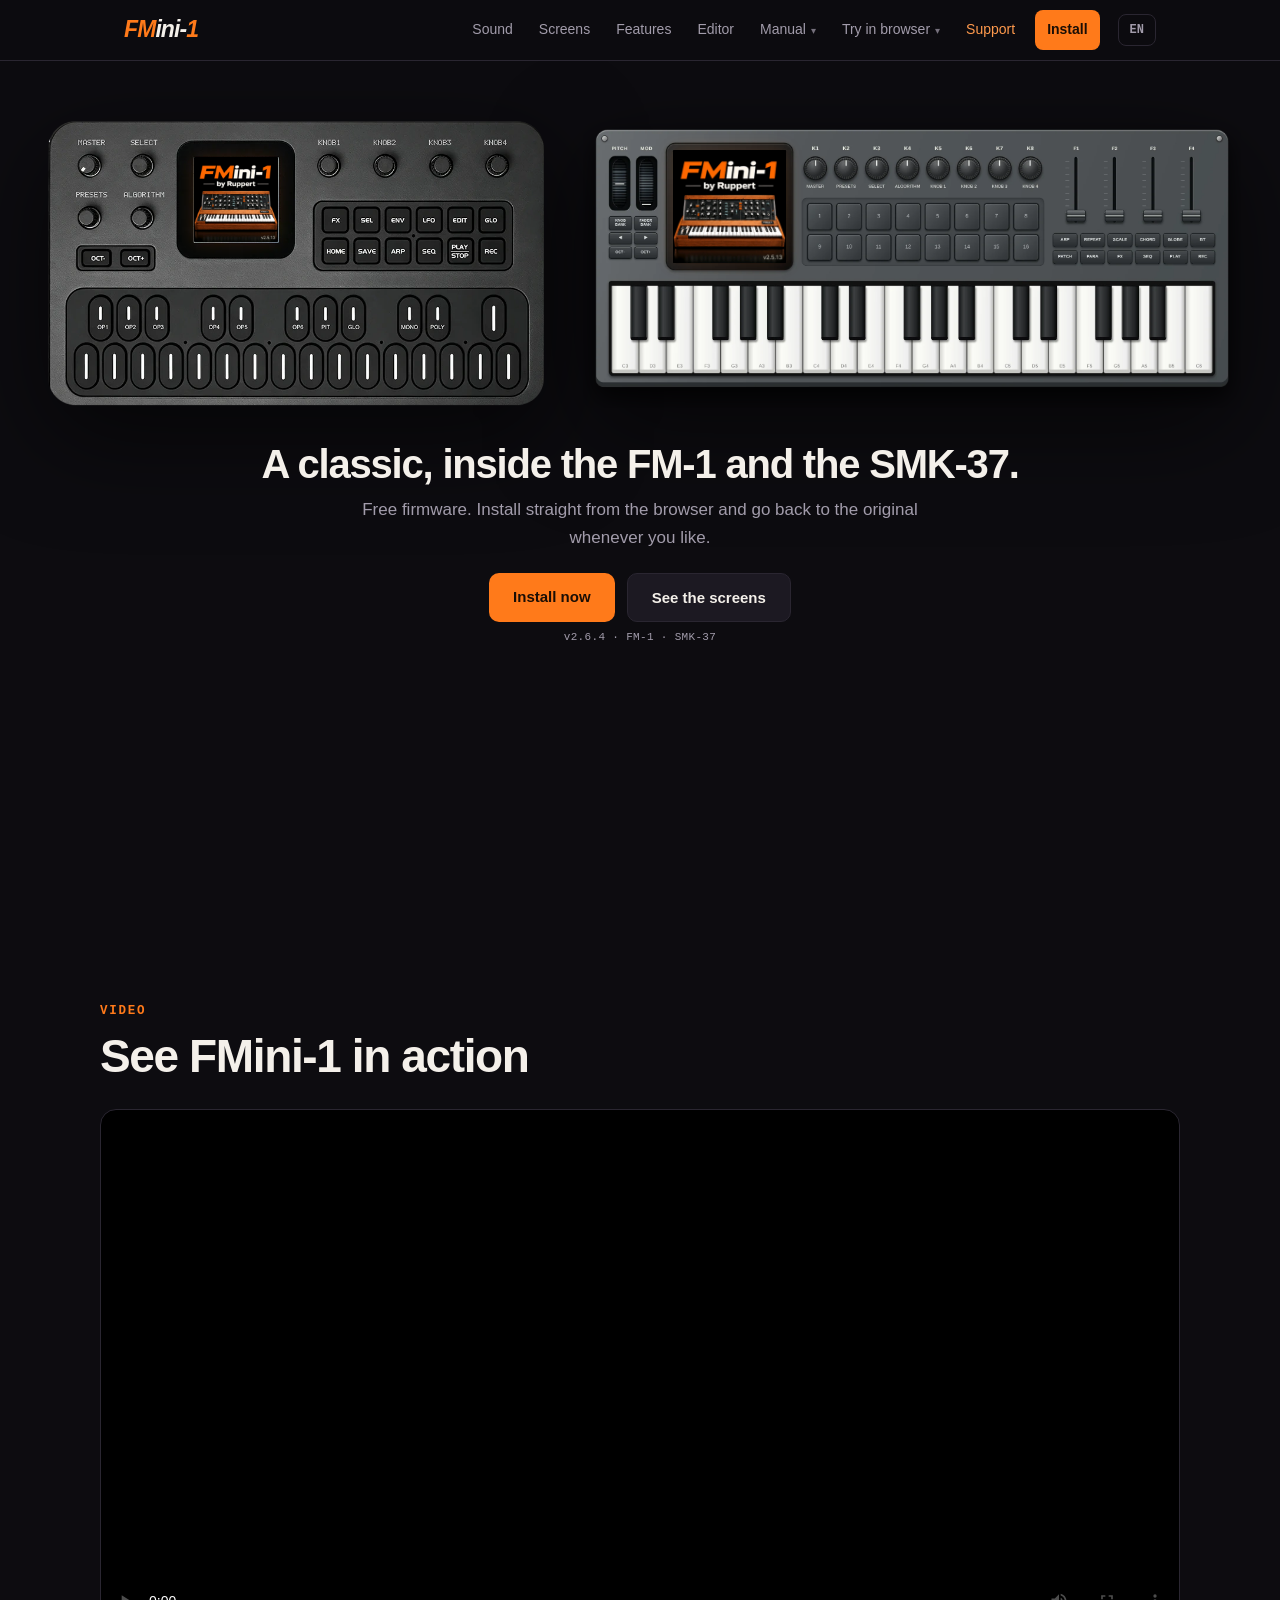
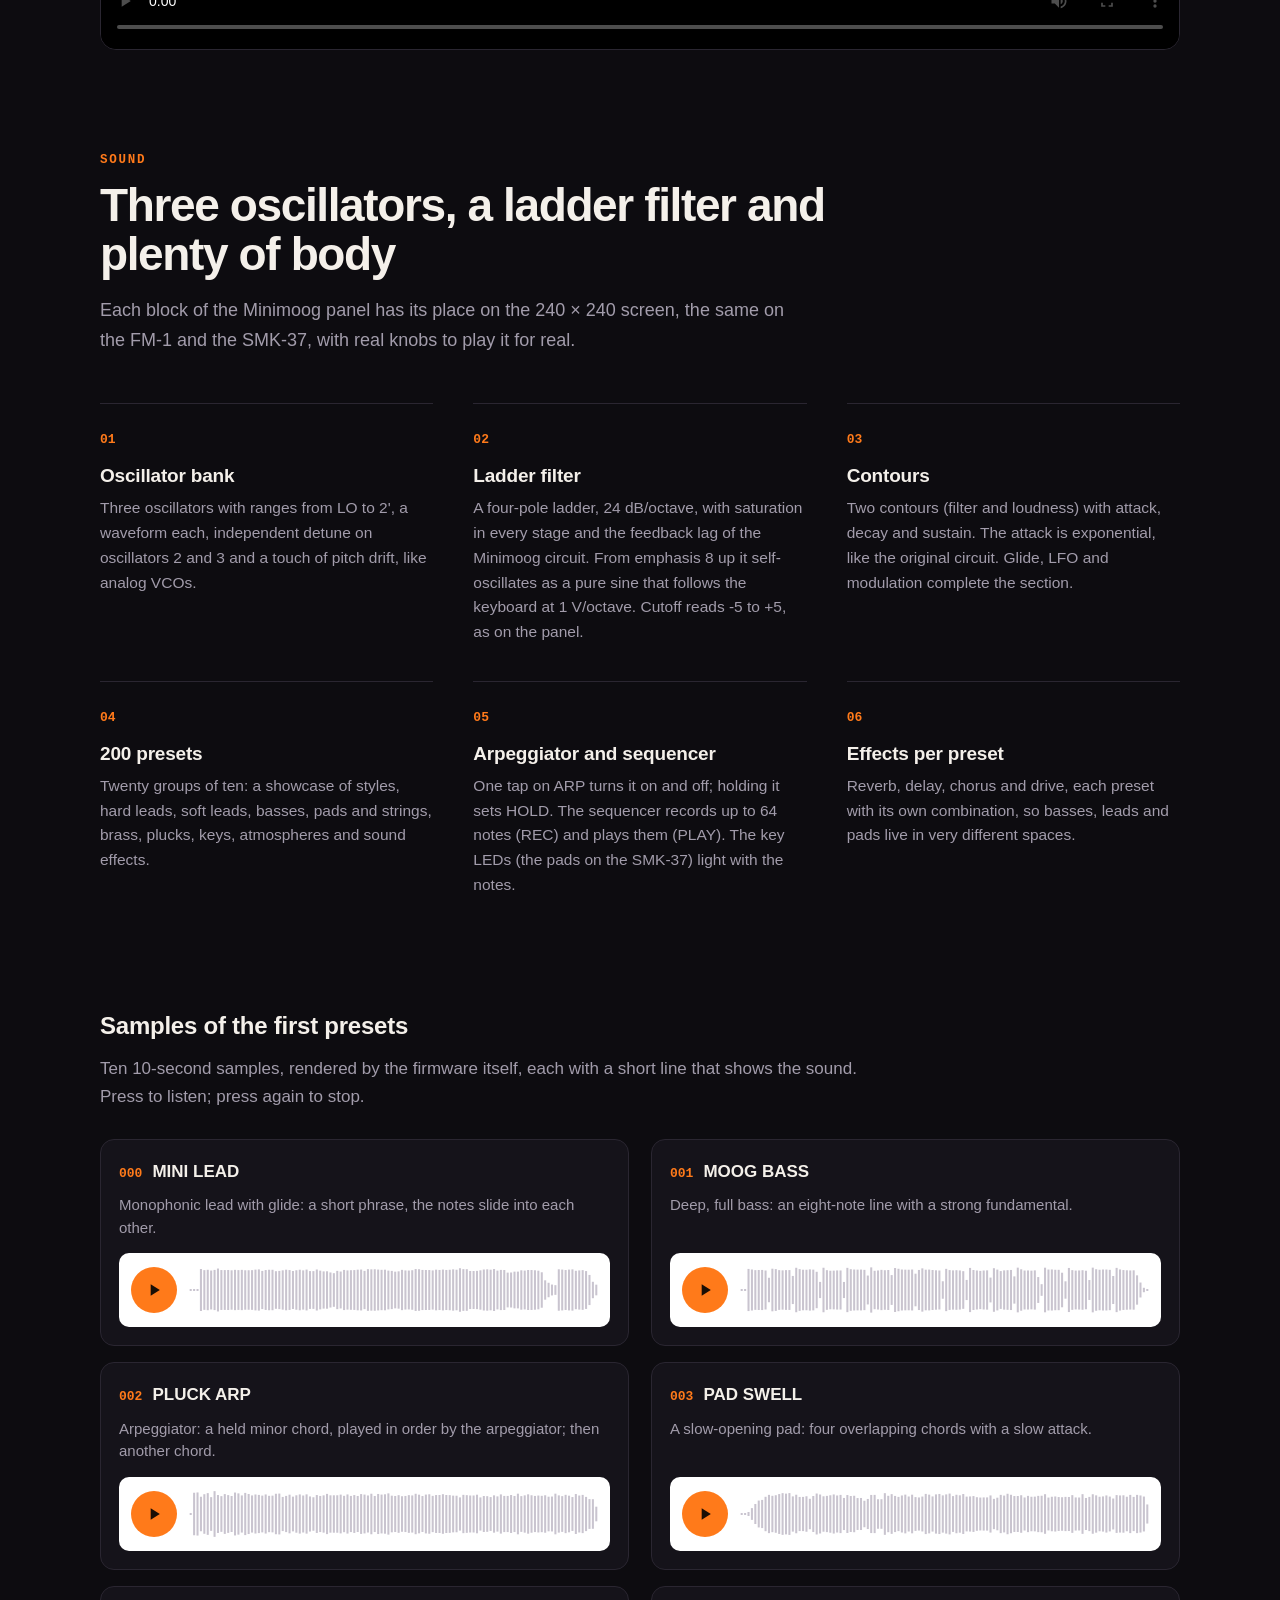
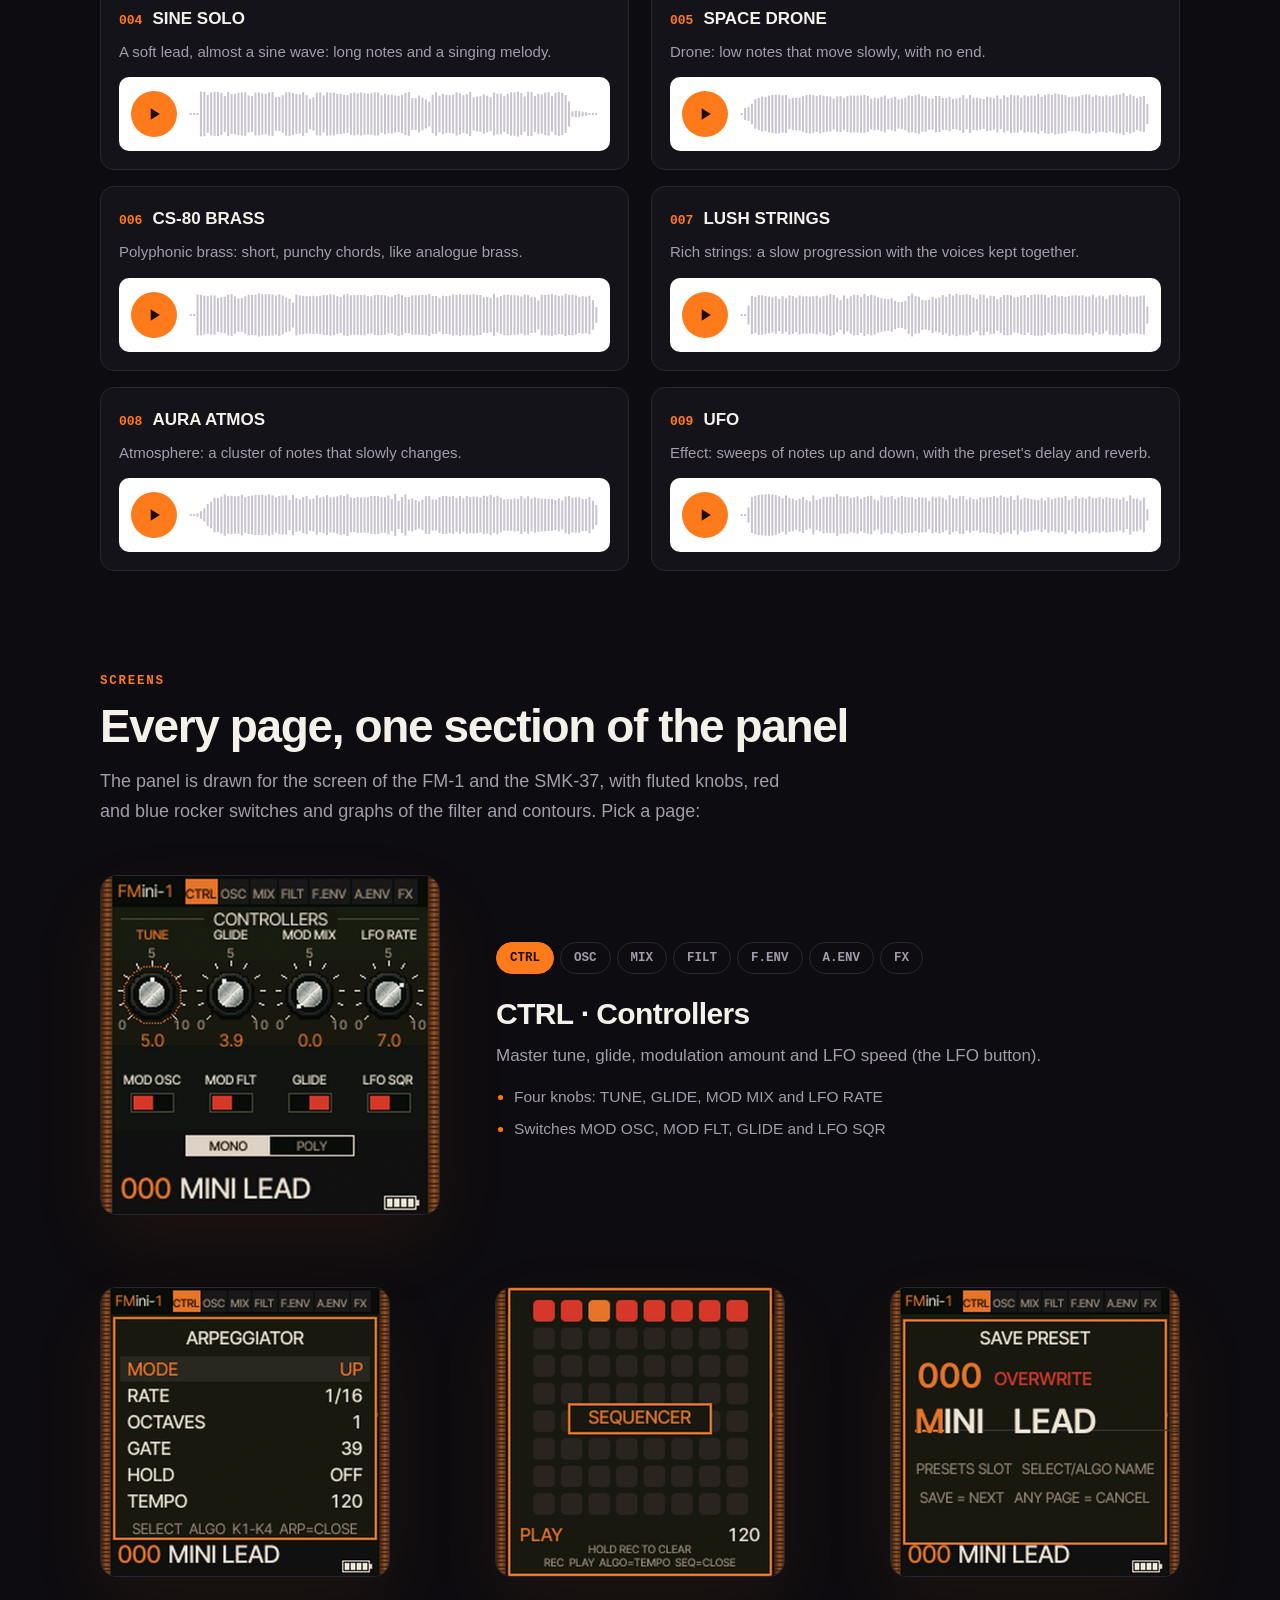
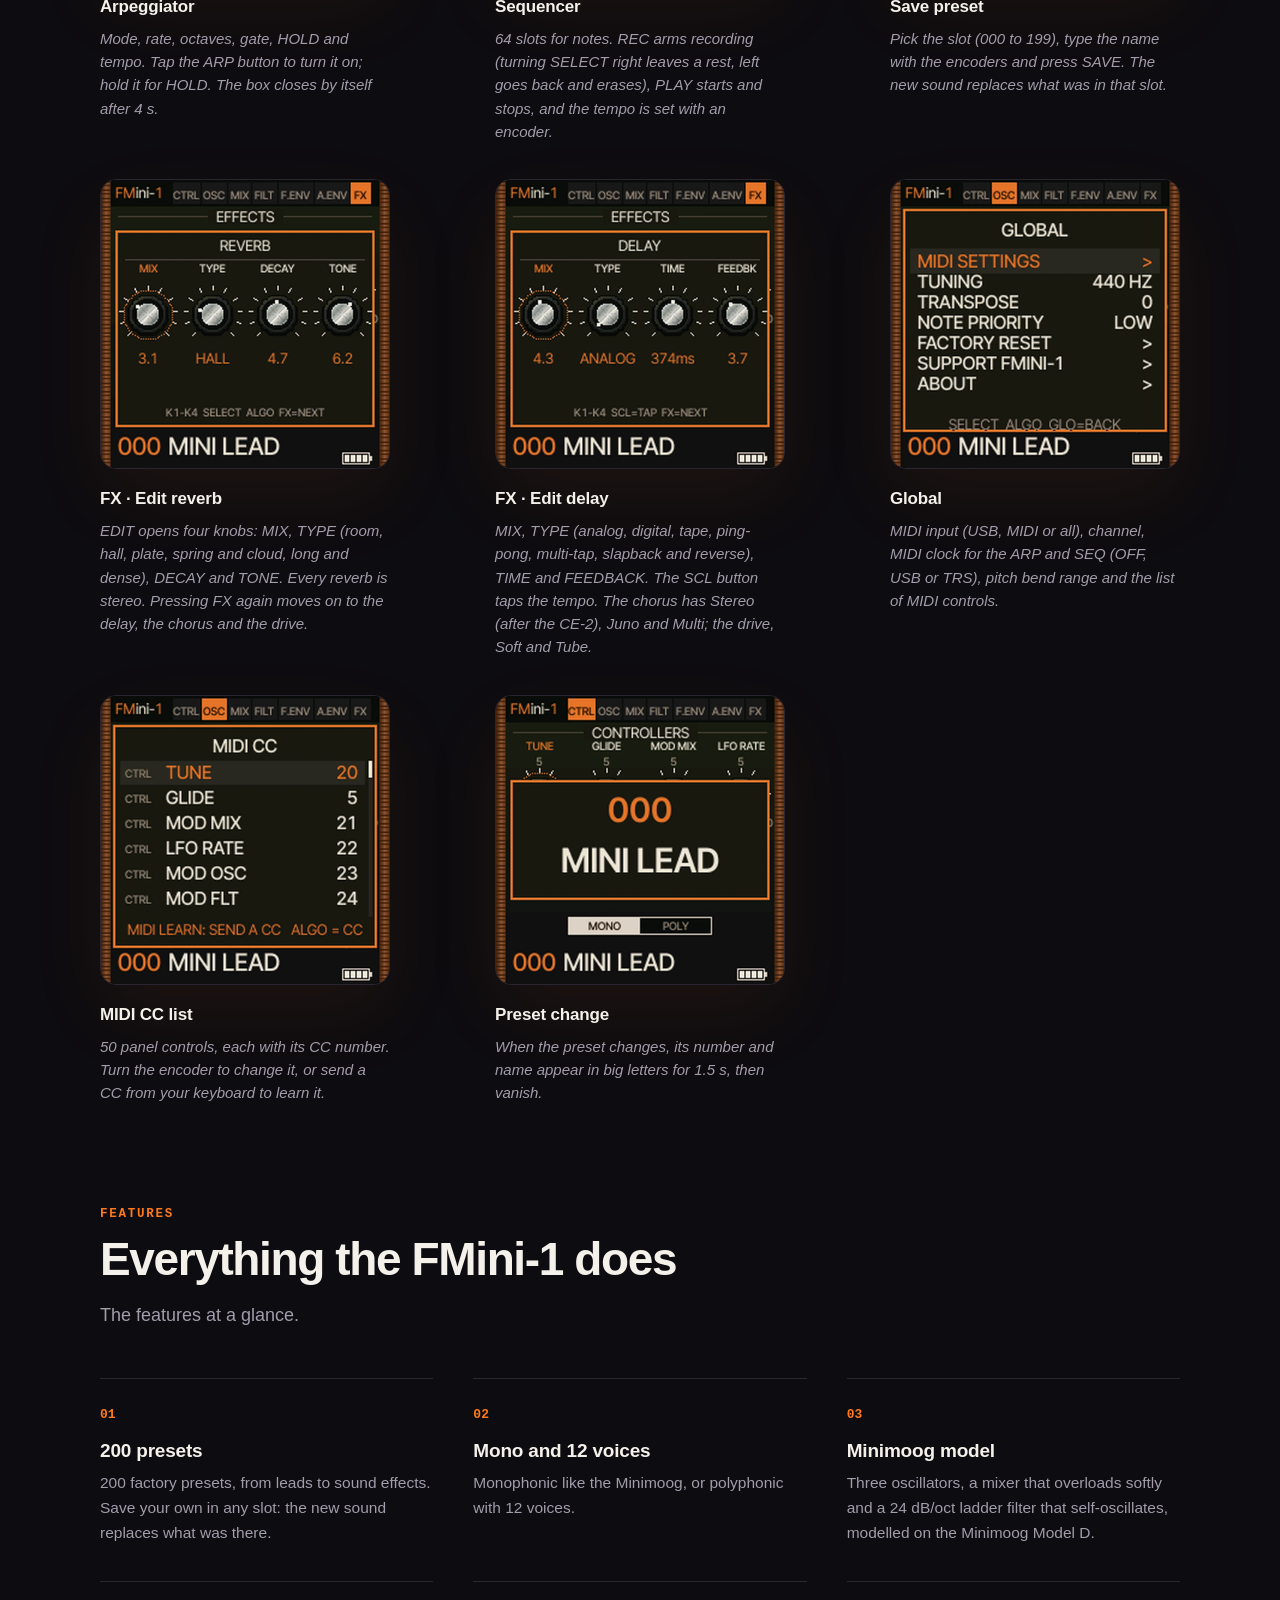
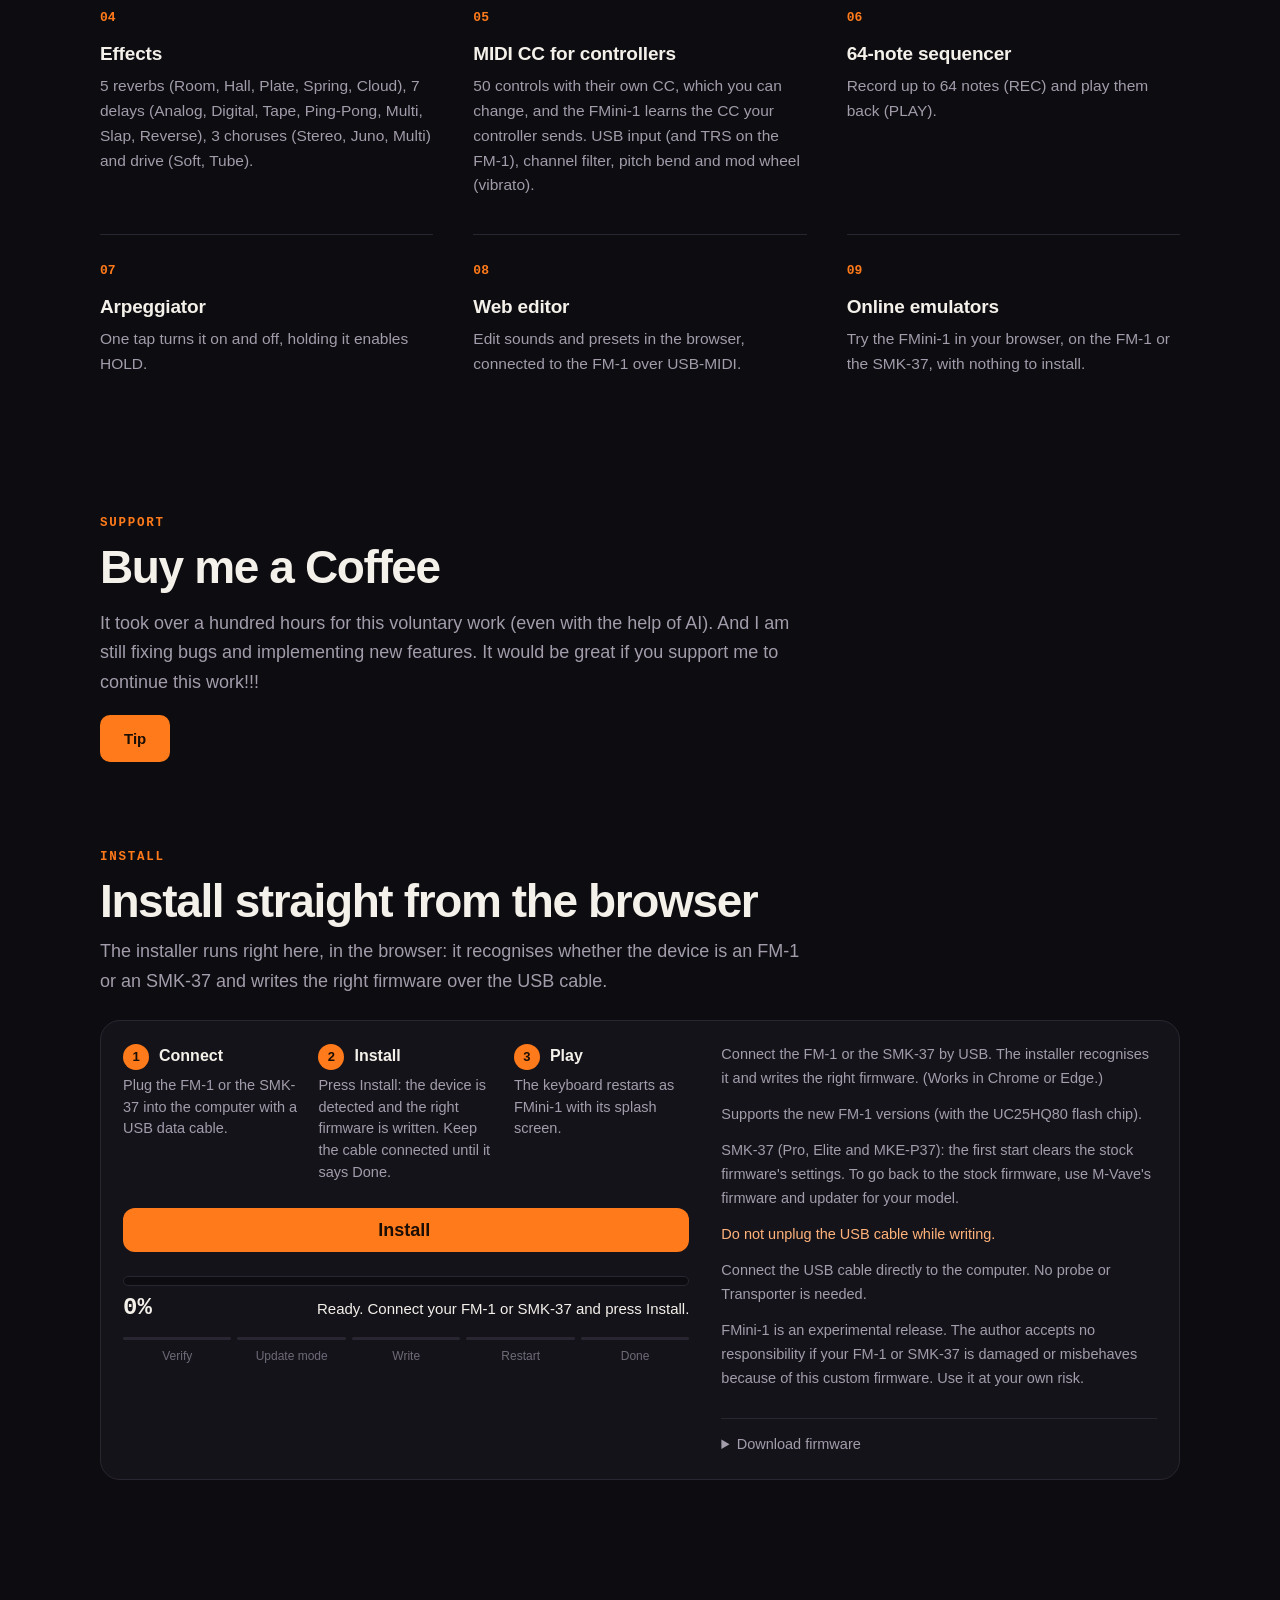
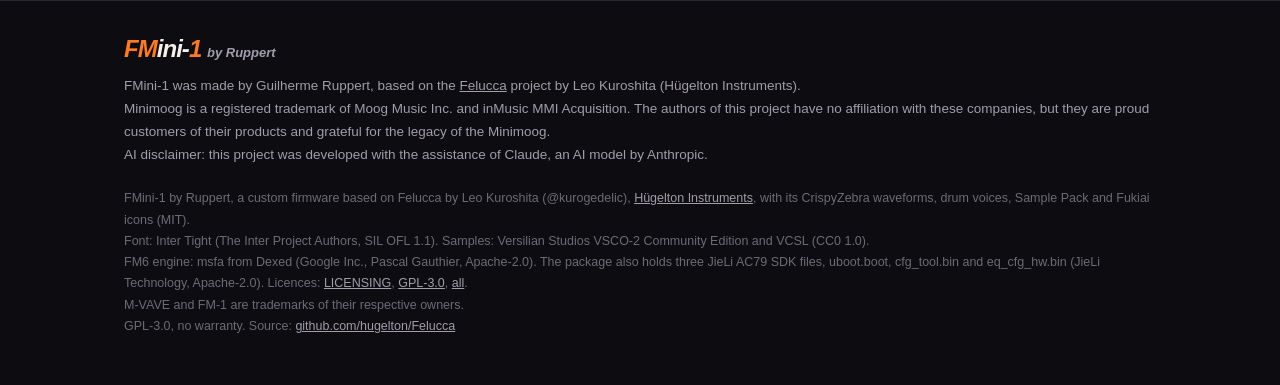
==== docs/index.html @ 986b4d2b "FMini-1 2.6.4: patch 000 MINI LEAD, OSC 2 detune +0.08 (was +0.11) - tools/fmini_bank.py: coarse byt" ====
<!doctype html>
<!-- SPDX-License-Identifier: GPL-3.0-only
     FMini-1 site + installer. The installer logic is the Felucca installer's (Copyright (C) 2026 Leo Kuroshita (@kurogedelic), Hügelton Instruments) -->
<html lang="pt">
<head>
<meta charset="utf-8">
<meta name="viewport" content="width=device-width, initial-scale=1">
<meta name="color-scheme" content="dark">
<meta name="description" content="FMini-1: a Minimoog emulation firmware for the M-Vave FM-1 and SMK-37, mono and polyphonic. Analog Circuit Modelling, 3 oscillators, ladder filter, 200 presets, arpeggiator, sequencer, MIDI.">
<title>FMini-1 — a Minimoog emulation for the M-Vave FM-1 and SMK-37</title>
<style>
  :root {
    --bg: #0d0c10; --surface: #15131a; --surface2: #1c1922; --line: #2a2631; --fg: #f4f0ea; --dim: #a29cab; --mute: #6f6a78;
    --or: #ff7a1a; --or2: #ff9a4d; --ok: #7bd88f; --bad: #ff7a6a;
    --sans: "Inter", "Helvetica Neue", Helvetica, Arial, sans-serif;
    --mono: ui-monospace, "SF Mono", Menlo, Consolas, monospace;
  }
  * { box-sizing: border-box; }
  html { background: var(--bg); scroll-behavior: smooth; scroll-padding-top: 72px; }
  body { margin: 0; color: var(--fg); font: 17px/1.65 var(--sans); background: var(--bg); -webkit-font-smoothing: antialiased; }
  a { color: var(--or2); }
  img { max-width: 100%; }
  .wrap { max-width: 1080px; margin: 0 auto; padding: 0 24px; }

  .announce { background: var(--or); color: #1a0e05; text-align: center; font-size: 13.5px; font-weight: 600; padding: 9px 16px; }
  .announce .ver { display: inline-block; font: 700 12px/1 var(--mono); background: #1a0e05; color: var(--or2); border-radius: 4px; padding: 3px 6px; margin-left: 6px; }

  header.nav { position: sticky; top: 0; z-index: 20; background: rgba(13,12,16,.86); backdrop-filter: blur(12px); -webkit-backdrop-filter: blur(12px); border-bottom: 1px solid var(--line); }
  header.nav .wrap { display: flex; align-items: center; gap: 18px; height: 60px; }
  .brand { font-weight: 900; font-style: italic; letter-spacing: -.04em; font-size: 23px; color: var(--fg); text-decoration: none; }
  .brand i { color: var(--or); }
  header.nav nav { display: flex; gap: 2px; margin-left: auto; }
  header.nav nav a { color: var(--dim); text-decoration: none; font-size: 14px; font-weight: 500; padding: 8px 12px; border-radius: 8px; }
  header.nav nav a:hover { color: var(--fg); background: var(--surface2); }
  header.nav nav a.keep { color: #1a0e05; background: var(--or); font-weight: 700; margin-left: 6px; }
  header.nav nav a.keep:hover { background: var(--or2); }
  .lang { font: 600 12px/1 var(--mono); color: var(--dim); background: transparent; border: 1px solid var(--line); border-radius: 8px; padding: 9px 11px; cursor: pointer; }
  .lang:hover { color: var(--fg); border-color: var(--mute); }
  header.nav nav a.try .ts, header.nav nav .try .ts { display: none; }
  .trywrap { position: relative; }
  header.nav nav button.try { font: 500 14px/1.65 var(--sans); color: var(--dim); background: transparent; border: 0; padding: 8px 12px; border-radius: 8px; cursor: pointer; }
  header.nav nav button.try:hover, header.nav nav button.try[aria-expanded=true] { color: var(--fg); background: var(--surface2); }
  header.nav nav button.try .car { font-size: 10px; margin-left: 5px; opacity: .7; }
  .trymenu { position: absolute; right: 0; top: calc(100% + 6px); min-width: 210px; padding: 6px; background: var(--surface); border: 1px solid var(--line); border-radius: 12px; box-shadow: 0 16px 40px rgba(0,0,0,.55); z-index: 40; }
  header.nav nav .trymenu a { display: flex; align-items: baseline; gap: 10px; color: var(--fg); padding: 10px 12px; border-radius: 8px; font-weight: 600; }
  header.nav nav .trymenu a small { color: var(--mute); font: 500 11.5px/1 var(--mono); }
  header.nav nav .trymenu a:hover { background: var(--surface2); }
  header.nav nav .trymenu a { white-space: nowrap; }
  header.nav nav #manmenu { min-width: 130px; }
  header.nav nav a.donate { color: var(--or2); }
  /* a phone: the section links go, the emulator's ("Try in browser") and Install stay; on a narrow one the short label */
  @media (max-width: 720px) {
    header.nav nav > a:not(.keep):not(.try) { display: none; }
    header.nav .wrap { gap: 10px; }
    header.nav nav a { padding: 8px 9px; font-size: 13px; }
    header.nav nav a.keep { margin-left: 2px; }
    header.nav nav a.try, header.nav nav button.try { color: var(--fg); border: 1px solid var(--line); padding: 8px 9px; font-size: 13px; }
  }
  @media (max-width: 430px) { header.nav nav .try .tl { display: none; } header.nav nav .try .ts { display: inline; } }
  .tipbg { position: fixed; inset: 0; background: rgba(0,0,0,.6); display: flex; align-items: center; justify-content: center; z-index: 50; padding: 16px; }
  .tipbg[hidden] { display: none; }
  .tipbox { background: var(--surface2, #1b1917); border: 1px solid var(--line); border-radius: 14px; padding: 22px; max-width: 380px; color: var(--fg); }
  .tipbox h3 { margin: 0 0 8px; font-size: 18px; }
  .tipbox p { margin: 0 0 16px; color: var(--dim); line-height: 1.45; }
  .tipgo { display: inline-block; background: var(--or); color: #1a0e05; font-weight: 700; text-decoration: none; padding: 10px 16px; border-radius: 10px; margin-right: 8px; }
  .tipx { background: none; border: 1px solid var(--line); color: var(--dim); padding: 10px 14px; border-radius: 10px; cursor: pointer; font: inherit; }

  /* hero */
  .hero { padding: 72px 0 0; }
  .logo { margin: 0; font-weight: 900; font-style: italic; letter-spacing: -.05em; line-height: .92;
          font-size: clamp(64px, 13vw, 132px); font-family: "Montserrat", "Inter", "Helvetica Neue", Arial, sans-serif; }
  .logo .f { color: var(--or); }
  .by { margin: 14px 0 0; font-size: clamp(18px, 3vw, 24px); font-weight: 600; color: var(--dim); }
  .tag { margin: 28px 0 0; max-width: 700px; font-size: clamp(22px, 3.4vw, 32px); line-height: 1.25; font-weight: 600; letter-spacing: -.015em; }
  .sub { margin: 16px 0 0; max-width: 640px; color: var(--dim); }
  .cta { display: flex; flex-wrap: wrap; gap: 12px; margin: 32px 0 0; }
  .btn { display: inline-block; text-decoration: none; font: 700 15px/1 var(--sans); border-radius: 10px; padding: 16px 24px; cursor: pointer; border: 0; }
  .btn.pri { color: #1a0e05; background: var(--or); }
  .btn.pri:hover { background: var(--or2); }
  .btn.sec2 { color: var(--fg); background: var(--surface2); border: 1px solid var(--line); }
  .btn.sec2:hover { border-color: var(--mute); }
  .tags { display: flex; flex-wrap: wrap; gap: 8px; margin: 22px 0 0; padding: 0; list-style: none; }
  .tags li { font: 500 12.5px/1 var(--mono); color: var(--dim); border: 1px solid var(--line); border-radius: 999px; padding: 7px 12px; }
  .photo { margin: 52px 0 0; border-radius: 20px; overflow: hidden; background: #000; border: 1px solid var(--line); }
  .photo img { display: block; width: 100%; height: auto; }


  /* hero: the Minimoog beside the title, then it shrinks into the FM-1's screen as the page scrolls */
  .hero2 { position: relative; height: calc(100svh - 60px); }
  .stage { position: relative; height: 100%; overflow: hidden; }
  .copy1 { position: absolute; z-index: 3; left: max(24px, calc((100% - 1032px) / 2)); top: 50%; transform: translateY(-50%); width: min(500px, 46%); will-change: opacity, transform; }
  .kick { margin: 0 0 18px; font: 500 13px/1.4 var(--mono); color: var(--dim); }
  .kick .ver { display: inline-block; margin-left: 8px; font: 700 11.5px/1 var(--mono); background: var(--or); color: #1a0e05; border-radius: 4px; padding: 4px 6px; }
  .copy1 .logo { font-size: clamp(56px, 8.4vw, 118px); }
  .copy1 .tag { font-size: clamp(20px, 2.4vw, 28px); margin-top: 22px; }
  .copy1 .sub { font-size: 16px; }
  .copy1 .cta { margin-top: 26px; }
  .cta-ver { margin: 10px 0 0; font: 500 11px/1 var(--mono); color: var(--mute); letter-spacing: .03em; }
  .copy2 .cta-ver { text-align: center; }
  .mm { position: absolute; z-index: 2; left: 0; top: 0; width: 100px; height: auto; max-width: none; -webkit-mask-image: linear-gradient(90deg, transparent, #000 7%, #000 93%, transparent), linear-gradient(180deg, transparent, #000 10%, #000 88%, transparent); -webkit-mask-composite: source-in; mask-image: linear-gradient(90deg, transparent, #000 7%, #000 93%, transparent), linear-gradient(180deg, transparent, #000 10%, #000 88%, transparent); mask-composite: intersect; will-change: left, top, width, opacity; pointer-events: none; }
  .fm { position: absolute; z-index: 1; margin: 0; left: 0; top: 0; opacity: 0; will-change: transform, opacity; }
  .fm .body { display: block; width: 100%; height: auto; filter: drop-shadow(0 30px 50px rgba(0,0,0,.6)); }
  .fm .lcd { position: absolute; left: 30.73%; top: 15.23%; width: 16.76%; height: 28.3%; background: #000; overflow: hidden; border-radius: 1.5%; opacity: 0;
             box-shadow: 0 0 18px rgba(255,122,26,.18); cursor: pointer; }
  .fm .lcd .scr { position: absolute; inset: 0; }
  .fm.smk .lcd { left: 13.702%; top: 11.423%; width: 17.107%; height: 38.713%; border-radius: 1.2%; }
  .fm .lcd img { position: absolute; inset: 0; width: 100%; height: 100%; display: block; transition: opacity .6s ease; }
  .copy2 { position: absolute; z-index: 3; left: 0; right: 0; text-align: center; opacity: 0; pointer-events: none; padding: 0 24px; }
  .copy2 h2 { margin: 0 auto; font-size: clamp(26px, 4vw, 40px); }
  .copy2 p { margin: 10px auto 0; color: var(--dim); max-width: 560px; }
  .copy2 .cta { justify-content: center; margin-top: 20px; }
  .hint { position: absolute; z-index: 3; pointer-events: none; left: 0; right: 0; bottom: 14px; text-align: center; font: 500 12px/1 var(--mono); letter-spacing: .14em; text-transform: uppercase; color: var(--mute); }
  .hint i { display: block; width: 1px; height: 26px; margin: 8px auto 0; background: linear-gradient(var(--mute), transparent); animation: hint 1.6s ease-in-out infinite; }
  @keyframes hint { 50% { transform: translateY(6px); opacity: .4; } }
  @media (max-width: 820px) {
    .copy1 { top: 18px; transform: none; width: auto; right: 24px; left: 24px; }
    .copy1 .sub, .copy1 .tags, .copy1 .by { display: none; }
    .copy1 .kick { margin-bottom: 10px; }
    .copy1 .logo { font-size: clamp(48px, 15vw, 80px); }
    .copy1 .tag { margin-top: 12px; font-size: 19px; }
    .copy1 .cta { margin-top: 18px; }
  }
  body.rm .hint { display: none; }

  /* sections */
  section.s { padding: 104px 0 0; }
  video.adv { display: block; width: 100%; margin-top: 28px; border-radius: 16px; border: 1px solid var(--line); background: #000; }
  .eyebrow { font: 600 12.5px/1 var(--mono); letter-spacing: .14em; text-transform: uppercase; color: var(--or); margin: 0 0 14px; }
  h2 { margin: 0; font-size: clamp(30px, 5vw, 46px); line-height: 1.08; letter-spacing: -.03em; font-weight: 800; max-width: 760px; }
  .lead { margin: 16px 0 0; color: var(--dim); max-width: 700px; font-size: 18px; }

  .grid { display: grid; grid-template-columns: repeat(3, 1fr); gap: 0 40px; margin-top: 48px; }
  @media (max-width: 900px) { .grid { grid-template-columns: repeat(2, 1fr); } }
  @media (max-width: 600px) { .grid { grid-template-columns: 1fr; } }
  .feat { border-top: 1px solid var(--line); padding: 20px 0 36px; }
  .feat .n { font: 600 13px/1 var(--mono); color: var(--or); }
  .feat h3 { margin: 12px 0 8px; font-size: 19px; line-height: 1.25; font-weight: 700; letter-spacing: -.01em; }
  .feat p { margin: 0; color: var(--dim); font-size: 15.5px; line-height: 1.6; }
  /* the sound samples: a white player per sample, a play button that turns into stop */
  .samples { margin-top: 72px; }
  .smp-h { margin: 0; font-size: 24px; letter-spacing: -.01em; font-weight: 800; }
  .smp-l { margin: 10px 0 0; color: var(--dim); max-width: 760px; }
  .smp-grid { display: grid; grid-template-columns: repeat(2, minmax(0, 1fr)); gap: 16px 22px; margin-top: 28px; }
  @media (max-width: 700px) { .smp-grid { grid-template-columns: 1fr; } }
  .smp { background: var(--surface); border: 1px solid var(--line); border-radius: 14px; padding: 18px; min-width: 0; display: flex; flex-direction: column; }
  .smp-id { display: flex; align-items: baseline; gap: 10px; }
  .smp-id span { font: 600 13px/1 var(--mono); color: var(--or); }
  .smp-id b { font-size: 17px; font-weight: 700; }
  .smp-d { margin: 8px 0 14px; color: var(--dim); font-size: 15px; line-height: 1.5; }
  .player { display: flex; align-items: center; gap: 12px; background: #fff; border-radius: 10px; padding: 9px 12px; margin-top: auto; }
  .pbtn { flex: 0 0 46px; width: 46px; height: 46px; border-radius: 50%; border: 0; background: var(--or); color: #1a0e05; display: grid; place-items: center; cursor: pointer; padding: 0; }
  .pbtn:hover { background: var(--or2); }
  .pbtn svg { width: 20px; height: 20px; fill: currentColor; grid-area: 1 / 1; }
  .pbtn .i-stop { display: none; }
  .pbtn[aria-pressed="true"] .i-play { display: none; }
  .pbtn[aria-pressed="true"] .i-stop { display: block; }
  .sr { position: absolute; width: 1px; height: 1px; overflow: hidden; clip: rect(0 0 0 0); white-space: nowrap; }
  .wave { flex: 1 1 auto; min-width: 0; width: 100%; height: 56px; display: block; }

  /* screens */
  .viewer { display: grid; grid-template-columns: minmax(240px, 340px) 1fr; gap: 56px; align-items: center; margin-top: 48px; }
  @media (max-width: 820px) { .viewer { grid-template-columns: 1fr; gap: 28px; } }
  .glass { background: #000; border-radius: 16px; overflow: hidden; border: 1px solid var(--line); aspect-ratio: 1; box-shadow: 0 30px 80px rgba(255,122,26,.07); }
  .glass img { display: block; width: 100%; height: 100%; object-fit: contain; }
  .tabs { display: flex; flex-wrap: wrap; gap: 6px; margin: 0 0 22px; }
  .tabs button { font: 600 12.5px/1 var(--mono); color: var(--dim); background: transparent; border: 1px solid var(--line); border-radius: 999px; padding: 9px 13px; cursor: pointer; }
  .tabs button:hover { color: var(--fg); border-color: var(--mute); }
  .tabs button[aria-selected=true] { color: #1a0e05; background: var(--or); border-color: var(--or); }
  .viewer h3 { margin: 0 0 10px; font-size: clamp(22px, 3.4vw, 30px); line-height: 1.2; letter-spacing: -.02em; font-weight: 700; }
  .viewer p { margin: 0 0 14px; color: var(--dim); }
  .viewer ul { margin: 0; padding-left: 18px; color: var(--dim); font-size: 15.5px; }
  .viewer li { margin: 6px 0; }
  .viewer li::marker { color: var(--or); }

  .pops { display: grid; grid-template-columns: repeat(3, minmax(0, 290px)); justify-content: space-between; gap: 36px 28px; margin-top: 72px; }
  @media (max-width: 900px) { .pops { grid-template-columns: repeat(2, minmax(0, 290px)); } }
  @media (max-width: 560px) { .pops { grid-template-columns: minmax(0, 320px); justify-content: center; } }
  .pop figure { margin: 0; }
  .pop h4 { margin: 16px 0 6px; font-size: 17px; font-weight: 700; letter-spacing: -.01em; }
  .pop p { margin: 0; color: var(--dim); font-size: 15px; line-height: 1.55; font-style: italic; }

  /* presets */
  .presets { display: grid; grid-template-columns: repeat(5, 1fr); gap: 10px; margin: 44px 0 20px; padding: 0; list-style: none; }
  @media (max-width: 900px) { .presets { grid-template-columns: repeat(3, 1fr); } }
  @media (max-width: 560px) { .presets { grid-template-columns: repeat(2, 1fr); } }
  .presets li { background: var(--surface); border: 1px solid var(--line); border-radius: 10px; padding: 14px; font: 600 14px/1.2 var(--mono); color: var(--fg); }
  .presets li b { display: block; color: var(--or); font-size: 12px; margin-bottom: 6px; font-weight: 600; }
  .groups { display: flex; flex-wrap: wrap; gap: 8px; margin: 0; padding: 0; list-style: none; }
  .groups li { border: 1px solid var(--line); border-radius: 999px; padding: 8px 14px; font-size: 14px; color: var(--dim); }
  .groups li b { color: var(--fg); font-weight: 600; margin-right: 4px; }

  /* buttons list */
  .keys { display: grid; grid-template-columns: repeat(2, 1fr); gap: 0 48px; margin-top: 48px; }
  @media (max-width: 700px) { .keys { grid-template-columns: 1fr; } }
  .keys div { display: grid; grid-template-columns: 120px 1fr; gap: 16px; align-items: baseline; border-top: 1px solid var(--line); padding: 13px 0; }
  .keys b { font: 700 13px/1.2 var(--mono); color: var(--or); }
  .keys span { color: var(--dim); font-size: 15px; line-height: 1.5; }
  h3.sub2 { margin: 72px 0 0; font-size: 24px; letter-spacing: -.02em; font-weight: 800; }

  /* install */
  .card { background: var(--surface); border: 1px solid var(--line); border-radius: 20px; padding: 32px; margin-top: 44px; }
  @media (max-width: 560px) { .card { padding: 20px; } }
  .steps { display: grid; grid-template-columns: repeat(3, 1fr); gap: 20px; list-style: none; margin: 0 0 18px; padding: 0; }
  .steps b { display: flex; align-items: center; gap: 10px; font-size: 16px; }
  .steps b i { display: inline-grid; place-items: center; width: 26px; height: 26px; border-radius: 50%; background: var(--or); color: #1a0e05; font: 800 13px/1 var(--sans); font-style: normal; }
  .steps span.d { display: block; color: var(--dim); font-size: 14.5px; line-height: 1.5; margin-top: 5px; }
  @media (max-width: 700px) { .steps { grid-template-columns: 1fr; gap: 12px; } }

  #go { width: 100%; font: 800 18px/1 var(--sans); color: #1a0e05; border: 0; border-radius: 12px; padding: 16px 20px; cursor: pointer; background: var(--or); transition: transform .08s, background .15s; }
  #go small { font: 600 .62em/1 var(--mono); opacity: .75; margin-left: 4px; }
  #go:hover:not(:disabled) { background: var(--or2); }
  #go:active:not(:disabled) { transform: translateY(1px); }
  #go:disabled { cursor: default; background: var(--surface2); color: var(--mute); }
  dialog.portpick { width: min(440px, calc(100vw - 32px)); padding: 22px; border: 1px solid var(--or); border-radius: 16px; background: var(--surface); color: var(--fg); font-size: 14.5px; line-height: 1.5; }
  dialog.portpick::backdrop { background: rgba(0,0,0,.7); }
  dialog.portpick b { font-size: 17px; }
  dialog.portpick p { color: var(--dim); margin: 8px 0 0; }
  .portpick select { height: auto; }
  .portpick button.ghost { background: transparent; color: var(--dim); border: 1px solid var(--line); font-weight: 600; }
  .portpick select, .portpick button { display: block; width: 100%; margin-top: 10px; font: 600 14px/1 var(--sans); padding: 12px; border-radius: 10px; border: 1px solid var(--line); background: var(--surface2); color: var(--fg); }
  .portpick button { background: var(--or); color: #1a0e05; border: 0; font-weight: 800; cursor: pointer; }
  .busywarn { display: none; margin: 18px 0 0; padding: 14px 16px; border-radius: 12px; border: 2px solid var(--or); background: rgba(255,122,26,.12); color: var(--fg); font-size: 15px; line-height: 1.45; }
  .busywarn b { display: block; color: var(--or2); font-size: 16px; margin-bottom: 4px; }
  body.busy .busywarn { display: block; }
  body.busy #go { background: var(--surface2); color: var(--or2); }

  .prog { margin-top: 14px; }
  #install { padding-top: 72px; }
  #install .lead { margin-top: 10px; }
  #install .card { margin-top: 24px; padding: 22px; }
  @media (max-width: 560px) { #install .card { padding: 14px; } }
  #install .steps { margin-bottom: 12px; }
  #install #go { padding: 13px 20px; }
  @media (min-width: 900px) {   /* the install block on one screen: steps and button left, notes and details right */
    #install .card { display: grid; grid-template-columns: 1.3fr 1fr; grid-template-rows: auto auto auto auto auto 1fr; column-gap: 32px; row-gap: 12px; align-items: start; }
    #install .steps { grid-column: 1; grid-row: 1; margin: 0; }
    #install .detected { grid-column: 1; grid-row: 2; margin: 0; }
    #install #go { grid-column: 1; grid-row: 3; }
    #install .busywarn { grid-column: 1; grid-row: 4; margin: 0; }
    #install .prog { grid-column: 1; grid-row: 5; margin: 0; }
    #install .side { grid-column: 2; grid-row: 1 / span 6; display: flex; flex-direction: column; gap: 12px; }
    #install .side .note { margin: 0; }
  }
  .meter { position: relative; height: 10px; border-radius: 999px; background: var(--bg); border: 1px solid var(--line); overflow: hidden; }
  .fill { height: 100%; width: 0; border-radius: 999px; background: var(--or); transition: width .25s ease; position: relative; }
  body.busy .fill::after { content: ""; position: absolute; inset: 0; background: repeating-linear-gradient(115deg, rgba(255,255,255,.25) 0 10px, rgba(255,255,255,0) 10px 22px);
                           background-size: 44px 100%; animation: slide 1s linear infinite; }
  @keyframes slide { to { background-position: 44px 0; } }
  body.finished .fill { background: var(--ok); }
  .row { display: flex; justify-content: space-between; align-items: baseline; margin-top: 10px; gap: 12px; }
  #pct { font: 700 24px/1 var(--mono); font-variant-numeric: tabular-nums; }
  #status { color: var(--fg); font-size: 15px; text-align: right; min-height: 1.5em; }
  body.bad #status { color: var(--bad); }
  body.finished #status { color: var(--ok); font-weight: 700; }
  #phases { display: flex; list-style: none; padding: 0; margin: 16px 0 0; gap: 6px; }
  #phases li { flex: 1; text-align: center; font-size: 12px; color: var(--mute); padding-top: 10px; position: relative; }
  #phases li::before { content: ""; position: absolute; left: 0; right: 0; top: 0; height: 3px; border-radius: 3px; background: var(--line); }
  #phases li.now { color: var(--or2); font-weight: 700; }
  #phases li.now::before { background: var(--or); }
  #phases li.done { color: var(--dim); }
  #phases li.done::before { background: #7a4a22; }
  body.finished #phases li.done::before { background: var(--ok); }

  .note { color: var(--dim); font-size: 14.5px; margin: 10px 0 0; }
  .detected { margin: 0 0 14px; padding: 12px 14px; border-radius: 12px; border: 1px solid var(--or); background: rgba(255,122,26,.10); font-size: 15px; line-height: 1.45; }
  .detected b { color: var(--or2); }
  .fwlist { list-style: none; margin: 8px 0 0; padding: 0; }
  .fwlist li { margin: 6px 0; font-size: 14px; }
  .fwlist li span { color: var(--mute); font: 500 12px/1 var(--mono); margin-left: 8px; }
  .portpick label { display: block; margin-top: 14px; color: var(--dim); font-size: 13px; }
  .devs { display: grid; grid-template-columns: 1fr 1fr; gap: 8px; margin-top: 8px; }
  .devs label { display: flex; align-items: center; gap: 8px; margin: 0; padding: 10px 12px; border: 1px solid var(--line); border-radius: 10px; color: var(--fg); font-size: 14px; cursor: pointer; }
  .devs label:has(input:checked) { border-color: var(--or); background: rgba(255,122,26,.10); }
  .devs input { accent-color: var(--or); margin: 0; }
  .note.warn { color: #ffb37a; }
  details { margin-top: 16px; border-top: 1px solid var(--line); padding-top: 14px; }
  summary { cursor: pointer; color: var(--dim); font-size: 14.5px; }
  summary:hover { color: var(--fg); }
  details p { color: var(--dim); font-size: 14px; margin: 10px 0; }
  details button { font: 600 14px/1 var(--sans); color: var(--fg); background: var(--surface2); border: 1px solid var(--line); border-radius: 8px; padding: 11px 16px; cursor: pointer; }
  details button:disabled { opacity: .35; cursor: default; }
  input[type=file] { color: var(--dim); font-size: 13px; max-width: 100%; }
  pre { color: var(--mute); font-size: 12px; white-space: pre-wrap; margin: 10px 0 0; max-height: 220px; overflow: auto; }
  footer { color: var(--mute); font-size: 12.5px; line-height: 1.7; margin-top: 120px; padding: 36px 0 48px; border-top: 1px solid var(--line); }
  footer a { color: var(--dim); }
  footer .credits { color: var(--dim); font-size: 13.5px; }
  footer .mk { font: 900 italic 24px/1 "Montserrat", "Inter", Arial, sans-serif; letter-spacing: -.04em; color: var(--fg); margin-bottom: 14px; display: block; }
  footer .mk i { color: var(--or); font-style: italic; }
  [hidden] { display: none !important; }
  @media (prefers-reduced-motion: reduce) { html { scroll-behavior: auto; } .fill::after { animation: none !important; } }
</style>
</head>
<body>

<header class="nav">
  <div class="wrap">
    <a class="brand" href="#top" aria-label="FMini-1"><i>FM</i>ini-<i>1</i></a>
    <nav>
      <a href="#features" data-t="nav_f"></a>
      <a href="#screens" data-t="nav_s"></a>
      <a href="#feat" data-t="nav_ft"></a>
      <a href="editor/" data-t="nav_ed"></a>
      <div class="trywrap"><button type="button" class="try" id="manbtn" aria-haspopup="true" aria-expanded="false"><span data-t="nav_man"></span><span class="car">▾</span></button>
        <div class="trymenu" id="manmenu" hidden><a href="manual/fm1/">FM-1</a><a href="manual/smk37/">SMK-37</a></div></div>
      <div class="trywrap"><button type="button" class="try" id="trybtn" aria-haspopup="true" aria-expanded="false"><span class="tl" data-t="nav_try"></span><span class="ts" data-t="nav_try_s"></span><span class="car">▾</span></button>
        <div class="trymenu" id="trymenu" hidden><a href="emu/">FM-1 <small data-t="try_fm1"></small></a><a href="emu/smk/">SMK-37 <small data-t="try_smk"></small></a></div></div>
      <a href="https://ko-fi.com/ruppert" class="try donate" target="_blank" rel="noopener"><span class="tl" data-t="donate"></span><span class="ts" data-t="donate_s"></span></a>
      <a href="#install" class="keep" data-t="nav_i"></a>
    </nav>
    <button class="lang" id="lang" aria-label="Language"></button>
  </div>
</header>

<main>
  <section class="hero2" id="top">
    <div class="stage" id="stage">
      <div class="copy1" id="copy1">
        <p class="kick"><span data-t="announce"></span><span class="ver" id="ver">v2.6.4</span></p>
        <h1 class="logo"><span class="f">FM</span>ini-<span class="f">1</span></h1>
        <p class="by">by Ruppert</p>
        <p class="tag" data-t="tagline"></p>
        <p class="sub" data-t="sub"></p>
        <div class="cta">
          <a class="btn pri" href="#install" data-t="cta_install"></a>
          <a class="btn sec2" href="#screens" data-t="cta_screens"></a>
        </div>
        <p class="cta-ver curver"></p>
        <ul class="tags"><li>3 OSC</li><li data-t="chip_f"></li><li data-t="chip_p"></li><li>ARP</li><li>SEQ</li><li>MIDI</li></ul>
      </div>
      <img class="mm" id="mm" alt="Minimoog" src="[data-uri]">
      <figure class="fm" id="fm">
        <img class="body" id="fm-body" alt="M-VAVE FM-1" src="">
        <div class="lcd" id="lcd"><div class="scr" id="scr"><img id="lcd-a" alt=""><img id="lcd-b" alt=""></div></div>
      </figure>
      <figure class="fm smk" id="smkfig">
        <img class="body" id="smk-body" alt="M-VAVE SMK-37" src="">
        <div class="lcd" id="lcd2"><div class="scr" id="scr2"><img id="lcd2-a" alt=""><img id="lcd2-b" alt=""></div></div>
      </figure>
      <img class="mm" id="mm2" alt="" aria-hidden="true">
      <div class="copy2" id="copy2">
        <h2 data-t="hero2_t"></h2>
        <p data-t="hero2_s"></p>
        <div class="cta">
          <a class="btn pri" href="#install" data-t="cta_install"></a>
          <a class="btn sec2" href="#screens" data-t="cta_screens"></a>
        </div>
        <p class="cta-ver curver"></p>
      </div>
      <div class="hint" id="hint" aria-hidden="true"><span data-t="hint"></span><i></i></div>
    </div>
  </section>

  <section class="s wrap" id="video">
    <p class="eyebrow" data-t="e_video"></p>
    <h2 data-t="h_video"></h2>
    <video class="adv" controls playsinline preload="metadata" poster="fmini-ad-poster.jpg"><source src="fmini-ad.mp4" type="video/mp4"></video>
  </section>

  <section class="s wrap" id="features">
    <p class="eyebrow" data-t="e_sound"></p>
    <h2 data-t="h_sound"></h2>
    <p class="lead" data-t="l_sound"></p>
    <div class="grid">
      <article class="feat"><span class="n">01</span><h3 data-t="f1t"></h3><p data-t="f1d"></p></article>
      <article class="feat"><span class="n">02</span><h3 data-t="f2t"></h3><p data-t="f2d"></p></article>
      <article class="feat"><span class="n">03</span><h3 data-t="f3t"></h3><p data-t="f3d"></p></article>
      <article class="feat"><span class="n">04</span><h3 data-t="f4t"></h3><p data-t="f4d"></p></article>
      <article class="feat"><span class="n">05</span><h3 data-t="f5t"></h3><p data-t="f5d"></p></article>
      <article class="feat"><span class="n">06</span><h3 data-t="f6t"></h3><p data-t="f6d"></p></article>
    </div>

    <div class="samples">
      <h3 class="smp-h" data-t="smp_h"></h3>
      <p class="smp-l" data-t="smp_l"></p>
      <div class="smp-grid">
      <article class="smp">
        <div class="smp-id"><span>000</span><b>MINI LEAD</b></div>
        <p class="smp-d" data-t="smp0"></p>
        <div class="player" data-src="sounds/000-mini-lead.mp3" data-i="0">
          <button type="button" class="pbtn" aria-pressed="false"><span class="sr" data-t="smp_play"></span><svg class="i-play" viewBox="0 0 24 24" aria-hidden="true"><path d="M8 5v14l11-7z"/></svg><svg class="i-stop" viewBox="0 0 24 24" aria-hidden="true"><rect x="6" y="6" width="12" height="12" rx="1.5"/></svg></button>
          <canvas class="wave" aria-hidden="true"></canvas>
        </div>
      </article>
      <article class="smp">
        <div class="smp-id"><span>001</span><b>MOOG BASS</b></div>
        <p class="smp-d" data-t="smp1"></p>
        <div class="player" data-src="sounds/001-moog-bass.mp3" data-i="1">
          <button type="button" class="pbtn" aria-pressed="false"><span class="sr" data-t="smp_play"></span><svg class="i-play" viewBox="0 0 24 24" aria-hidden="true"><path d="M8 5v14l11-7z"/></svg><svg class="i-stop" viewBox="0 0 24 24" aria-hidden="true"><rect x="6" y="6" width="12" height="12" rx="1.5"/></svg></button>
          <canvas class="wave" aria-hidden="true"></canvas>
        </div>
      </article>
      <article class="smp">
        <div class="smp-id"><span>002</span><b>PLUCK ARP</b></div>
        <p class="smp-d" data-t="smp2"></p>
        <div class="player" data-src="sounds/002-pluck-arp.mp3" data-i="2">
          <button type="button" class="pbtn" aria-pressed="false"><span class="sr" data-t="smp_play"></span><svg class="i-play" viewBox="0 0 24 24" aria-hidden="true"><path d="M8 5v14l11-7z"/></svg><svg class="i-stop" viewBox="0 0 24 24" aria-hidden="true"><rect x="6" y="6" width="12" height="12" rx="1.5"/></svg></button>
          <canvas class="wave" aria-hidden="true"></canvas>
        </div>
      </article>
      <article class="smp">
        <div class="smp-id"><span>003</span><b>PAD SWELL</b></div>
        <p class="smp-d" data-t="smp3"></p>
        <div class="player" data-src="sounds/003-pad-swell.mp3" data-i="3">
          <button type="button" class="pbtn" aria-pressed="false"><span class="sr" data-t="smp_play"></span><svg class="i-play" viewBox="0 0 24 24" aria-hidden="true"><path d="M8 5v14l11-7z"/></svg><svg class="i-stop" viewBox="0 0 24 24" aria-hidden="true"><rect x="6" y="6" width="12" height="12" rx="1.5"/></svg></button>
          <canvas class="wave" aria-hidden="true"></canvas>
        </div>
      </article>
      <article class="smp">
        <div class="smp-id"><span>004</span><b>SINE SOLO</b></div>
        <p class="smp-d" data-t="smp4"></p>
        <div class="player" data-src="sounds/004-sine-solo.mp3" data-i="4">
          <button type="button" class="pbtn" aria-pressed="false"><span class="sr" data-t="smp_play"></span><svg class="i-play" viewBox="0 0 24 24" aria-hidden="true"><path d="M8 5v14l11-7z"/></svg><svg class="i-stop" viewBox="0 0 24 24" aria-hidden="true"><rect x="6" y="6" width="12" height="12" rx="1.5"/></svg></button>
          <canvas class="wave" aria-hidden="true"></canvas>
        </div>
      </article>
      <article class="smp">
        <div class="smp-id"><span>005</span><b>SPACE DRONE</b></div>
        <p class="smp-d" data-t="smp5"></p>
        <div class="player" data-src="sounds/005-space-drone.mp3" data-i="5">
          <button type="button" class="pbtn" aria-pressed="false"><span class="sr" data-t="smp_play"></span><svg class="i-play" viewBox="0 0 24 24" aria-hidden="true"><path d="M8 5v14l11-7z"/></svg><svg class="i-stop" viewBox="0 0 24 24" aria-hidden="true"><rect x="6" y="6" width="12" height="12" rx="1.5"/></svg></button>
          <canvas class="wave" aria-hidden="true"></canvas>
        </div>
      </article>
      <article class="smp">
        <div class="smp-id"><span>006</span><b>CS-80 BRASS</b></div>
        <p class="smp-d" data-t="smp6"></p>
        <div class="player" data-src="sounds/006-cs80-brass.mp3" data-i="6">
          <button type="button" class="pbtn" aria-pressed="false"><span class="sr" data-t="smp_play"></span><svg class="i-play" viewBox="0 0 24 24" aria-hidden="true"><path d="M8 5v14l11-7z"/></svg><svg class="i-stop" viewBox="0 0 24 24" aria-hidden="true"><rect x="6" y="6" width="12" height="12" rx="1.5"/></svg></button>
          <canvas class="wave" aria-hidden="true"></canvas>
        </div>
      </article>
      <article class="smp">
        <div class="smp-id"><span>007</span><b>LUSH STRINGS</b></div>
        <p class="smp-d" data-t="smp7"></p>
        <div class="player" data-src="sounds/007-lush-strings.mp3" data-i="7">
          <button type="button" class="pbtn" aria-pressed="false"><span class="sr" data-t="smp_play"></span><svg class="i-play" viewBox="0 0 24 24" aria-hidden="true"><path d="M8 5v14l11-7z"/></svg><svg class="i-stop" viewBox="0 0 24 24" aria-hidden="true"><rect x="6" y="6" width="12" height="12" rx="1.5"/></svg></button>
          <canvas class="wave" aria-hidden="true"></canvas>
        </div>
      </article>
      <article class="smp">
        <div class="smp-id"><span>008</span><b>AURA ATMOS</b></div>
        <p class="smp-d" data-t="smp8"></p>
        <div class="player" data-src="sounds/008-aura-atmos.mp3" data-i="8">
          <button type="button" class="pbtn" aria-pressed="false"><span class="sr" data-t="smp_play"></span><svg class="i-play" viewBox="0 0 24 24" aria-hidden="true"><path d="M8 5v14l11-7z"/></svg><svg class="i-stop" viewBox="0 0 24 24" aria-hidden="true"><rect x="6" y="6" width="12" height="12" rx="1.5"/></svg></button>
          <canvas class="wave" aria-hidden="true"></canvas>
        </div>
      </article>
      <article class="smp">
        <div class="smp-id"><span>009</span><b>UFO</b></div>
        <p class="smp-d" data-t="smp9"></p>
        <div class="player" data-src="sounds/009-ufo.mp3" data-i="9">
          <button type="button" class="pbtn" aria-pressed="false"><span class="sr" data-t="smp_play"></span><svg class="i-play" viewBox="0 0 24 24" aria-hidden="true"><path d="M8 5v14l11-7z"/></svg><svg class="i-stop" viewBox="0 0 24 24" aria-hidden="true"><rect x="6" y="6" width="12" height="12" rx="1.5"/></svg></button>
          <canvas class="wave" aria-hidden="true"></canvas>
        </div>
      </article>
      </div>
    </div>
  </section>

  <section class="s wrap" id="screens">
    <p class="eyebrow" data-t="e_screens"></p>
    <h2 data-t="h_screens"></h2>
    <p class="lead" data-t="l_screens"></p>
    <div class="viewer">
      <div class="glass"><img id="v-img" alt=""></div>
      <div>
        <div class="tabs" role="tablist" id="v-tabs"></div>
        <h3 id="v-t"></h3>
        <p id="v-d"></p>
        <ul id="v-l"></ul>
      </div>
    </div>
    <div class="pops" id="pops"></div>
  </section>

  <section class="s wrap" id="feat">
    <p class="eyebrow" data-t="e_feat"></p>
    <h2 data-t="h_feat"></h2>
    <p class="lead" data-t="l_feat"></p>
    <div class="grid">
      <article class="feat"><span class="n">01</span><h3 data-t="ft1t"></h3><p data-t="ft1d"></p></article>
      <article class="feat"><span class="n">02</span><h3 data-t="ft2t"></h3><p data-t="ft2d"></p></article>
      <article class="feat"><span class="n">03</span><h3 data-t="ft3t"></h3><p data-t="ft3d"></p></article>
      <article class="feat"><span class="n">04</span><h3 data-t="ft4t"></h3><p data-t="ft4d"></p></article>
      <article class="feat"><span class="n">05</span><h3 data-t="ft5t"></h3><p data-t="ft5d"></p></article>
      <article class="feat"><span class="n">06</span><h3 data-t="ft6t"></h3><p data-t="ft6d"></p></article>
      <article class="feat"><span class="n">07</span><h3 data-t="ft7t"></h3><p data-t="ft7d"></p></article>
      <article class="feat"><span class="n">08</span><h3 data-t="ft8t"></h3><p data-t="ft8d"></p></article>
      <article class="feat"><span class="n">09</span><h3 data-t="ft9t"></h3><p data-t="ft9d"></p></article>
    </div>
  </section>

  <section class="s wrap" id="support">
    <p class="eyebrow" data-t="e_support"></p>
    <h2 data-t="h_support"></h2>
    <p class="lead" data-t="l_support"></p>
    <p><a class="btn pri" href="https://ko-fi.com/ruppert" target="_blank" rel="noopener" data-t="btn_support"></a></p>
  </section>

  <section class="s wrap" id="install">
    <p class="eyebrow" data-t="e_install"></p>
    <h2 data-t="h_install"></h2>
    <p class="lead" data-t="l_install"></p>
    <div class="card">
      <ol class="steps">
        <li><b><i>1</i><span data-t="step1"></span></b><span class="d" data-t="s1"></span></li>
        <li><b><i>2</i><span data-t="step2"></span></b><span class="d" data-t="s2"></span></li>
        <li><b><i>3</i><span data-t="step3"></span></b><span class="d" data-t="s3"></span></li>
      </ol>

      <div class="detected" id="detected" role="status" hidden></div>
      <button id="go" disabled><span data-t="install"></span> <small class="curver-b"></small></button>

      <dialog class="portpick" id="portpick"><b data-t="pick_t"></b><p data-t="pick_d"></p>
        <label data-t="pick_port"></label><select id="portsel" size="4" aria-label="MIDI"></select>
        <label data-t="pick_dev"></label>
        <div class="devs" id="devsel"><label><input type="radio" name="dev" value="FM-1" checked> FM-1</label><label><input type="radio" name="dev" value="SMK-37 Pro"> SMK-37 Pro</label><label><input type="radio" name="dev" value="SMK-37 Elite"> SMK-37 Elite</label><label><input type="radio" name="dev" value="MKE-P37"> MKE-P37</label></div>
        <button id="portgo" type="button" data-t="pick_b"></button><button id="portno" type="button" class="ghost" data-t="pick_c"></button></dialog>
      <div class="busywarn" role="alert"><b data-t="busy_t"></b><span data-t="busy_d"></span></div>
      <div class="prog">
        <div class="meter" id="bar" role="progressbar" aria-valuemin="0" aria-valuemax="100" aria-valuenow="0"><div class="fill" id="fill"></div></div>
        <div class="row"><span id="pct">0%</span><span id="status" aria-live="polite"></span></div>
        <ul id="phases">
          <li data-t="ph_verify"></li><li data-t="ph_loader"></li><li data-t="ph_write"></li><li data-t="ph_reboot"></li><li data-t="ph_done"></li>
        </ul>
      </div>

      <div class="side">
      <p class="note" data-t="intro"></p>
      <p class="note" data-t="compat"></p>
      <p class="note" data-t="smknote"></p>
      <p class="note warn" data-t="warn"></p>
      <p class="note" data-t="direct"></p>
      <p class="note" data-t="beta"></p>

      <details>
        <summary data-t="logT"></summary>
        <p data-t="fwdl"></p>
        <ul class="fwlist" id="fwlist"></ul>
        <pre id="log"></pre>
      </details>
      </div>
    </div>
  </section>
</main>

<footer>
  <div class="wrap">
    <span class="mk"><i>FM</i>ini-<i>1</i> <small style="font-weight:600;font-size:13px;letter-spacing:0;color:var(--dim)">by Ruppert</small></span>
    <span class="credits"><span data-t="cr_made"></span> <a href="https://github.com/hugelton/Felucca" target="_blank" rel="noopener">Felucca</a><span data-t="cr_made2"></span><br><span data-t="cr_moog"></span><br><span data-t="cr_ai"></span></span><br><br>
    FMini-1 by Ruppert, a custom firmware based on Felucca by Leo Kuroshita (@kurogedelic), <a href="https://hugelton.com" target="_blank" rel="noopener">Hügelton Instruments</a>, with its CrispyZebra waveforms, drum voices, Sample Pack and Fukiai icons (MIT).<br>
    Font: Inter Tight (The Inter Project Authors, SIL OFL 1.1). Samples: Versilian Studios VSCO-2 Community Edition and VCSL (CC0 1.0).<br>
    FM6 engine: msfa from Dexed (Google Inc., Pascal Gauthier, Apache-2.0). The package also holds three JieLi AC79 SDK files, uboot.boot, cfg_tool.bin and eq_cfg_hw.bin (JieLi Technology, Apache-2.0). Licences: <a href="https://github.com/hugelton/Felucca/blob/main/LICENSING.md">LICENSING</a>, <a href="https://github.com/hugelton/Felucca/blob/main/LICENSE">GPL-3.0</a>, <a href="https://github.com/hugelton/Felucca/tree/main/LICENSES/">all</a>.<br>
    M-VAVE and FM-1 are trademarks of their respective owners.<br>
    <span data-t="license"></span> <a href="https://github.com/hugelton/Felucca" target="_blank" rel="noopener">github.com/hugelton/Felucca</a>
  </div>
</footer>
<script type="module">
// SPDX-License-Identifier: GPL-3.0-only
// Copyright (C) 2026 Leo Kuroshita (@kurogedelic), Hügelton Instruments
//
// FM-1 (and SMK-37 Pro) .fwsc packages in the browser: the package identity and the image the
// device reads during an update.

const BLOCKS = 20, BLK = 0x30, KEEP = 0x2F, MAX_BLOCKS = 64;
const STOCK_V15_SHA256 = "db1642b2b6fa5c2cccb11ffd13878068bb28601678d3644049f99dc40e7edb8a";
const STOCK_APP_SIZE = 0x8DFBC;
const STOCK_V15_SIZE = 699956;

const T = new Uint16Array(256);
for (let i = 0; i < 256; i++) {
  let c = i << 8;
  for (let k = 0; k < 8; k++) c = c & 0x8000 ? (c << 1) ^ 0x1021 : c << 1;
  T[i] = c & 0xFFFF;
}

function crc16(d, crc = 0) {
  for (let i = 0; i < d.length; i++) crc = ((crc << 8) & 0xFFFF) ^ T[((crc >> 8) ^ d[i]) & 0xFF];
  return crc;
}

function enc(buf, off, size, key = 0xFFFF) {
  for (let i = 0; i < size; i++) {
    buf[off + i] ^= key & 0xFF;
    key = ((key * 2) ^ (key & 0x8000 ? 0x1021 : 0)) & 0xFFFF;
  }
}

function sfc(buf, off, size, base, key) {
  for (let i = 0; i < size; i += 32) enc(buf, off + i, Math.min(size - i, 32), key ^ ((off + i - base) >> 2));
}

function chipkeyDecode(d) {
  let sum = 0;
  for (let i = 0; i < 16; i++) sum += d[i];
  sum &= 0xFF;
  sum = sum >= 0xE0 ? 0xAA : sum <= 0x10 ? 0x55 : sum;
  let k = 0;
  for (let i = 0; i < 16; i++) if ((d[16 + i] ^ d[15 - i]) < sum) k |= 1 << i;
  return k;
}

const align32 = (v) => (v + 31) & ~31;
const u16 = (b, o) => b[o] | (b[o + 1] << 8);
const u32 = (b, o) => (b[o] | (b[o + 1] << 8) | (b[o + 2] << 16) | (b[o + 3] << 24)) >>> 0;
function w16(b, o, v) { b[o] = v & 0xFF; b[o + 1] = (v >> 8) & 0xFF; }
function w32(b, o, v) { w16(b, o, v & 0xFFFF); w16(b, o + 2, (v >>> 16) & 0xFFFF); }

class Entry {                                   // JLFS head, 32 bytes
  constructor(raw, off) {
    this.hdrOff = off;
    this.hcrc = u16(raw, off);
    this.dcrc = u16(raw, off + 2);
    this.offset = u32(raw, off + 4);
    this.size = u32(raw, off + 8);
    this.flags = raw[off + 12];
    this.resvd = raw[off + 13];
    this.index = u16(raw, off + 14);
    this.rawName = raw.slice(off + 16, off + 32);
    const z = this.rawName.indexOf(0);
    this.name = String.fromCharCode(...this.rawName.slice(0, z < 0 ? 16 : z));
    if (crc16(raw.subarray(off + 2, off + 32)) !== this.hcrc) throw new Error(`JLFS header CRC mismatch @${off.toString(16)}`);
  }
  packInto(buf) {
    const o = this.hdrOff;
    w16(buf, o + 2, this.dcrc); w32(buf, o + 4, this.offset); w32(buf, o + 8, this.size);
    buf[o + 12] = this.flags; buf[o + 13] = this.resvd; w16(buf, o + 14, this.index);
    buf.set(this.rawName, o + 16);
    this.hcrc = crc16(buf.subarray(o + 2, o + 32));
    w16(buf, o, this.hcrc);
  }
}

class Package {
  constructor(bytes) {
    this.raw = new Uint8Array(bytes);
    this.parseUfw();
    this.flash = this.raw.slice(this.flashFileOff, this.flashFileOff + this.flashSize);
    this.parseFlash();
  }

  get product() { return productOf(this.raw); }

  setProduct(name) {
    if (name.length > BLOCKS) throw new Error("product name too long");
    for (let i = 0; i < BLOCKS; i++) {
      const m = i < name.length ? (name.charCodeAt(i) + i + 1) & 0xFF : 0x7D;
      if (i < name.length && m === 0x7D) throw new Error("product name encodes to the unused marker");
      this.raw[i * BLK + KEEP] = m;
    }
  }

  headerBytes() {
    const h = new Uint8Array(BLOCKS * KEEP);
    for (let i = 0; i < BLOCKS; i++) h.set(this.raw.subarray(i * BLK, i * BLK + KEEP), i * KEEP);
    return h;
  }

  hdrFileOff(i) { return Math.floor(i / KEEP) * BLK + (i % KEEP); }

  parseUfw() {
    const h = this.headerBytes();
    enc(h, 0, 0x40);
    const hcrc = u16(h, 0), lcrc = u16(h, 2), nent = u16(h, 8);
    if (crc16(h.subarray(2, 0x40)) !== hcrc) throw new Error("not an FM-1 .fwsc (UFW header CRC mismatch)");
    this.skew = BLOCKS * BLK - h.length;
    this.ufw = h;
    this.nent = nent;
    const hsize = 0x40 + nent * 0x50;
    if (crc16(h.subarray(0x40, hsize)) !== lcrc) throw new Error("UFW entry list CRC mismatch");
    this.entries = [];
    for (let off = 0x40; off < hsize; off += 0x50) {
      const e = h.slice(off, off + 0x50);
      enc(e, 0, 0x50);
      const z = e.subarray(0x40, 0x50).indexOf(0);
      this.entries.push({ off, type: u16(e, 0), dcrc: u16(e, 4), dataOff: u32(e, 8), size: u32(e, 12),
        name: String.fromCharCode(...e.subarray(0x40, z < 0 ? 0x50 : 0x40 + z)), plain: e });
    }
    const fl = this.entries.find((e) => e.type === 0);
    if (!fl) throw new Error("no flash.bin in the package");
    this.flashEntry = fl;
    this.flashFileOff = fl.dataOff + this.skew;
    this.flashSize = fl.size;
    if (crc16(this.raw.subarray(this.flashFileOff, this.flashFileOff + fl.size)) !== fl.dcrc) throw new Error("flash.bin CRC mismatch");
  }

  parseFlash() {
    const dec = this.flash.slice();
    const h = dec.slice(0, 32);
    enc(h, 0, 32);
    if (crc16(h.subarray(2, 32)) !== u16(h, 0)) throw new Error("flash header CRC mismatch");
    this.chipKey = null; this.appBase = null;
    for (let off = 32; ; off += 32) {
      enc(dec, off, 32);
      const e = new Entry(dec, off);
      if (e.name === "isd_config.ini") {
        const blob = dec.subarray(e.offset, e.offset + 34);
        if (crc16(blob.subarray(0, 32)) === u16(blob, 32)) this.chipKey = chipkeyDecode(blob.subarray(0, 32));
      }
      if (e.flags === 0x81 && e.name === "app_dir_head" && this.appBase === null) this.appBase = e.offset;
      if (e.index) break;
    }
    if (this.chipKey === null || this.appBase === null) throw new Error("chip key or app_dir_head not found");
    const b = this.appBase, k = this.chipKey, end = align32(b + 32);
    sfc(dec, b, end - b, b, k);
    const head = new Entry(dec, b);
    const blkEnd = b + head.size;
    if (blkEnd > end) sfc(dec, end, blkEnd - end, b, k);
    this.sfcEnd = Math.max(end, blkEnd);
    this.cfgLen = 0;
    const probe = this.flash.slice(b, align32(blkEnd) + 32);
    sfc(probe, 0, probe.length, 0, k);
    try {
      const cfg = new Entry(probe, blkEnd - b);
      if (cfg.name === "cfg" && blkEnd + cfg.size <= this.flash.length) this.cfgLen = cfg.size;
    } catch (_) { /* no cfg block */ }
    if (this.cfgLen) {
      const region = this.flash.slice(b, blkEnd + this.cfgLen);
      sfc(region, 0, region.length, 0, k);
      dec.set(region, b);
      this.sfcEnd = blkEnd + this.cfgLen;
    }
    this.head = head;
    this.app = null;
    for (let off = b + 32; ; off += 32) {
      const e = new Entry(dec, off);
      if (e.flags === 0x82 && e.name === "app.bin") this.app = e;
      if (e.index) break;
    }
    if (!this.app) throw new Error("app.bin not found in app area");
    this.appOff = b + this.app.offset;
    this.dec = dec;
  }

  // the new app, padded to the stock size (Felucca never changes the layout)
  setApp(app) {
    if (app.length > this.app.size) throw new Error(`app is ${app.length} B, the slot is ${this.app.size} B`);
    const nw = new Uint8Array(this.app.size).fill(0xFF);
    nw.set(app);
    const a = this.app, h = this.head, b = this.appBase;
    this.dec.set(nw, this.appOff);
    a.dcrc = crc16(nw);
    a.packInto(this.dec);
    h.dcrc = crc16(this.dec.subarray(h.hdrOff + 32, h.hdrOff + h.size));
    h.packInto(this.dec);
    this.sfcEnd = Math.max(align32(b + 32), b + h.size + this.cfgLen);
    const region = this.dec.slice(b, this.sfcEnd);
    sfc(region, 0, region.length, 0, this.chipKey);
    this.flash.set(region, b);
  }

  serialize() {
    const out = this.raw.slice();
    out.set(this.flash, this.flashFileOff);
    const fl = this.flashEntry, e = fl.plain.slice();
    w16(e, 4, crc16(this.flash));
    enc(e, 0, 0x50);
    const h = this.ufw.slice();
    h.set(e, fl.off);
    const hsize = 0x40 + this.nent * 0x50;
    w16(h, 2, crc16(h.subarray(0x40, hsize)));
    w16(h, 0, crc16(h.subarray(2, 0x40)));
    enc(h, 0, 0x40);
    for (let i = 0; i < hsize; i++) out[this.hdrFileOff(i)] = h[i];
    return out;
  }
}

// the package identity ("FM-1_904", "SMK-37 Pro_016"): one marker byte after each of the first 20 blocks
function productOf(fwsc) {
  if (fwsc.length < BLOCKS * BLK) throw new Error("not an FM-1 package (too short)");
  let s = "";
  for (let i = 0; i < BLOCKS; i++) {
    const m = fwsc[i * BLK + KEEP];
    if (m !== 0x7D) s += String.fromCharCode((m - i - 1) & 0xFF);
  }
  return s;
}

// interleave blocks: 20, then more while the marker is the unused 0x7D (the stock SMK-37 Pro v016 has 36)
function blockCount(fwsc) {
  let n = BLOCKS;
  while (n < MAX_BLOCKS && (n + 1) * BLK <= fwsc.length && fwsc[n * BLK + KEEP] === 0x7D) n++;
  return n;
}

function deinterleave(fwsc, blocks) {
  const out = new Uint8Array(fwsc.length - blocks);
  for (let i = 0; i < blocks; i++) out.set(fwsc.subarray(i * BLK, i * BLK + KEEP), i * KEEP);
  out.set(fwsc.subarray(blocks * BLK), blocks * KEEP);
  return out;
}

// the logical image's flash.bin (type 0) and ota.bin (type 100) match their CRCs (as fm1_install.py files_ok)
function filesOk(img) {
  if (img.length < 0x40) return false;
  const rd = (a, o, n) => a.slice(o, o + n).reduce((v, x, i) => v + x * 2 ** (8 * i), 0);
  const h = Uint8Array.from(img.subarray(0, 0x40));
  enc(h, 0, 0x40);
  if (crc16(h.subarray(2, 0x40)) !== rd(h, 0, 2)) return false;
  const count = rd(h, 8, 2);
  if (count < 1 || count > 8 || img.length < 0x40 + 0x50 * count) return false;
  for (let i = 0; i < count; i++) {
    const e = Uint8Array.from(img.subarray(0x40 + i * 0x50, 0x90 + i * 0x50));
    enc(e, 0, 0x50);
    const typ = rd(e, 0, 2), off = rd(e, 8, 4), size = rd(e, 12, 4);
    if (off + size > img.length) return false;
    if ((typ === 0 || typ === 100) && crc16(img.subarray(off, off + size)) !== rd(e, 4, 2)) return false;
  }
  return true;
}

// the image the device addresses during an update: the .fwsc without the marker bytes (20 blocks, or the
// detected count when the files' CRCs agree: a 20-block package can have 0x7D after block 20 by chance)
function logicalImage(fwsc) {
  const n = blockCount(fwsc);
  if (n !== BLOCKS) {
    const img = deinterleave(fwsc, n);
    if (filesOk(img) || !filesOk(deinterleave(fwsc, BLOCKS))) return img;
  }
  return deinterleave(fwsc, BLOCKS);
}

async function sha256hex(bytes) {
  const d = await crypto.subtle.digest("SHA-256", bytes);
  return [...new Uint8Array(d)].map((x) => x.toString(16).padStart(2, "0")).join("");
}

// Only the user's unmodified official V15 is accepted for a return to stock.
// The digest pins every file, loader and flash layout; filenames are not evidence.
async function validateStockPackage(bytes) {
  if (bytes.length !== STOCK_V15_SIZE || await sha256hex(bytes) !== STOCK_V15_SHA256)
    throw new Error("Select the unmodified official FM-1 V15 file (FM-1.fwsc).");
  const pkg = new Package(bytes);
  if (pkg.product !== "FM-1_015" || pkg.flashFileOff !== 1044 || pkg.flashSize !== 602112 ||
      pkg.appBase !== 16384 || pkg.appOff !== 16672 || pkg.app.size !== STOCK_APP_SIZE ||
      !pkg.entries.some((e) => e.type === 100 && e.name === "ota.bin" && e.size === 19969))
    throw new Error("The official firmware has an unsupported FM-1 layout.");
  return { product: pkg.product, image: logicalImage(bytes), sha256: STOCK_V15_SHA256 };
}

// official V15 + Felucca app -> installable package (Uint8Array)
async function buildFeluccaPackage(stockBytes, appBytes, product) {
  const sha = await sha256hex(stockBytes);
  if (sha !== STOCK_V15_SHA256) throw new Error("this is not the official FM-1 V15 firmware file (FM-1.fwsc)");
  const pkg = new Package(stockBytes);
  pkg.setApp(appBytes);
  pkg.setProduct(product);
  return pkg.serialize();
}

// SPDX-License-Identifier: GPL-3.0-only
// Copyright (C) 2026 Leo Kuroshita (@kurogedelic), Hügelton Instruments
//
// The FM-1 USB-MIDI update protocol over WebMIDI (after tools/fm1_install.py).
// Step 1: the running firmware (official
// or Felucca) reads parts of the package and stages the update loader. Step 2:
// the loader reads the whole image and writes it. Both steps are "the device
// asks, we answer": cmd 0x30 read requests on the logical image.

const HS_QUERY = [0xF0, 0x00, 0x32, 0x45, 0x00, 0x00, 0x00, 0x40, 0x7F, 0xF7];
const UPGRADE = [0xF0, 0x22, 0x24, 0x35, 0x7F, 0xF7];
const MAXDATA = 512;
// Waits come from a worker's timer: a page's timers are clamped to 1 s (and more) when the tab is in the background,
// which made every 10 ms packet wait a second. The worker's timers are not. Without workers, the page's timers.
let timerWorker = null, timerSeq = 0;
const timerWaiters = new Map();
function timers() {
  if (timerWorker !== null) return timerWorker;
  try {
    const src = "onmessage=(e)=>{setTimeout(()=>postMessage(e.data.id),e.data.ms)};";
    timerWorker = new Worker(URL.createObjectURL(new Blob([src], { type: "text/javascript" })));
    timerWorker.onmessage = (e) => { const r = timerWaiters.get(e.data); timerWaiters.delete(e.data); if (r) r(); };
  } catch (_) { timerWorker = false; }
  return timerWorker;
}
const sleep = (ms) => new Promise((r) => {
  const w = timers();
  if (!w) { setTimeout(r, ms); return; }
  const id = ++timerSeq;
  timerWaiters.set(id, r);
  w.postMessage({ id, ms });
});
const IS_OTA = (id) => /^ota-/i.test(id.model);
// two models ("ota-" aside) are exactly the same: a package installs only on its own model (the SMK-37 Pro,
// SMK-37 Elite and MKE-P37 builds each on their own model, never an FM-1 and an SMK)
const sameModel = (a, b) => a.replace(/^ota-/i, "") === b.replace(/^ota-/i, "");

// errors carry a code the pages translate: notfound, model, stopped, noloader, lost, noreturn,
// mismatch (detail: the identity the device reports), badreq
function fail(code, msg, detail = "") { const e = new Error(msg); e.code = code; e.detail = detail; return e; }

function pack7(data) {
  const out = []; let acc = 0, nb = 0;
  for (const b of data) {
    acc |= b << nb; nb += 8;
    while (nb >= 7) { out.push(acc & 0x7F); acc >>>= 7; nb -= 7; }
  }
  if (nb) out.push(acc & 0x7F);
  return out;
}

function unpack7(s) {
  const out = []; let acc = 0, nb = 0;
  for (const b of s) {
    acc |= (b & 0x7F) << nb; nb += 7;
    while (nb >= 8) { out.push(acc & 0xFF); acc >>>= 8; nb -= 8; }
  }
  return out;
}

function response(addr, data, fl = 0) {
  const len = data.length;
  const body = [0x00, 0x59, 0x30, (len + 8) & 0xFF, ((len + 8) >> 8) & 0xFF, 0, fl,
    addr & 0xFF, (addr >>> 8) & 0xFF, (addr >>> 16) & 0xFF, (addr >>> 24) & 0xFF,
    len & 0xFF, (len >> 8) & 0xFF, 0, ...data];
  let s = 0;
  for (let i = 6; i < body.length; i++) s += body[i];
  body.push(~s & 0xFF);
  return [0xF0, ...pack7(body), 0xF7];
}

function parseRequest(pkt) {
  if (pkt[0] !== 0xF0 || pkt[pkt.length - 1] !== 0xF7) return null;
  const u = unpack7(pkt.slice(1, -1));
  if (u.length !== 15 || u[0] !== 0 || u[1] !== 0x59 || u[2] !== 0x30) return null;
  let s = 0;
  for (let i = 6; i < 14; i++) s += u[i];
  if ((~s & 0xFF) !== u[14]) return null;
  return { fl: u[6], addr: (u[7] | (u[8] << 8) | (u[9] << 16) | (u[10] << 24)) >>> 0, len: u[11] | (u[12] << 8) | (u[13] << 16) };
}

function parseIdentity(pkt) {
  const d = unpack7(pkt.slice(1, -1));
  if (d.length !== 34 || d[0] !== 0 || d[1] !== 0x59 || d[2] !== 0x11) return null;
  const txt = String.fromCharCode(...d.slice(6, 33)).replace(/\0+$/, "");
  const m = /^([^_]+)_(\d+)$/.exec(txt);
  return m ? { text: txt, model: m[1], version: parseInt(m[2], 10) } : null;
}

// one MIDI in/out pair with a SysEx queue
class Link {
  constructor(input, output) {
    this.input = input; this.output = output; this.q = []; this.waiter = null;
    input.onmidimessage = (ev) => {
      if (ev.data[0] !== 0xF0) return;
      this.q.push(Array.from(ev.data));
      if (this.waiter) { const w = this.waiter; this.waiter = null; w(); }
    };
  }
  get lost() { return this.input.state === "disconnected" || this.output.state === "disconnected"; }
  // false when the port is gone (unplugged): WebMIDI throws on a disconnected output
  send(bytes) {
    try { this.output.send(bytes); return true; } catch (_) { return false; }
  }
  drain() { this.q.length = 0; }
  async read(ms) {
    if (!this.q.length) {
      await Promise.race([new Promise((r) => { this.waiter = r; }), sleep(ms)]);
      this.waiter = null;
    }
    return this.q.shift() || null;
  }
  close() { this.input.onmidimessage = null; }
}

async function handshake(link, tries = 3) {
  link.drain();
  for (let t = 0; t < tries; t++) {
    if (!link.send(HS_QUERY)) return null;
    const end = Date.now() + 1000;
    while (Date.now() < end) {
      const p = await link.read(end - Date.now());
      if (!p) break;
      const id = parseIdentity(p);
      if (id) return id;
    }
  }
  return null;
}

class Updater {
  constructor(access, log) {
    this.access = access;
    this.log = log || (() => {});
    this.portName = null;                          // set: probe only the ports of this name
  }

  // every in/out pair with the same port name that answers the handshake
  async find(filter) {
    const outs = [...this.access.outputs.values()];
    for (const input of this.access.inputs.values()) {
      if (input.state === "disconnected") continue;
      // never probe other gear: by name, unless the player picked a port (a firmware that names its USB device differently)
      if (this.portName ? input.name !== this.portName : !/fm-1|fmini|smk|elite|mke-p37|starry|felucca|ota|composite|sinco|usb-midi/i.test(input.name || "")) continue;
      const output = outs.find((o) => o.name === input.name && o.state !== "disconnected");
      if (!output) continue;
      try { await input.open(); await output.open(); } catch (_) { continue; }
      const link = new Link(input, output);
      const id = await handshake(link, 2);
      if (id && (!filter || filter(id))) return { link, id, name: input.name };
      link.close();
    }
    return null;
  }

  async waitFor(filter, ms) {
    const end = Date.now() + ms;
    while (Date.now() < end) {
      const dev = await this.find(filter);
      if (dev) return dev;
      await sleep(1000);
    }
    return null;
  }

  // serve read requests until the device asks for one of the finish addresses; stops early
  // when the port disappears (lost: true) instead of waiting out idleMs
  async serve(link, image, finishAddr, idleMs, onProgress) {
    let served = 0, last = Date.now();
    for (;;) {
      const pkt = await link.read(1000);
      if (!pkt) {
        if (link.lost) return { served, finished: false, lost: true };
        if (Date.now() - last > idleMs) return { served, finished: false };
        continue;
      }
      const r = parseRequest(pkt);
      if (!r) continue;
      last = Date.now();
      if (r.addr === 0xE0000000 || r.addr === 0xF0000000) {
        link.send(response(r.addr, [...new TextEncoder().encode("success"), 0]));
        if (r.addr === finishAddr) return { served, finished: true };
        continue;
      }
      if (r.len > MAXDATA || r.addr + r.len > image.length) throw fail("badreq", `bad request ${r.addr.toString(16)}+${r.len}`);
      await sleep(10);
      if (!link.send(response(r.addr, Array.from(image.subarray(r.addr, r.addr + r.len)), r.fl))) {
        return { served, finished: false, lost: true };
      }
      served++;
      if (onProgress) onProgress(served, r.addr);
    }
  }

  // full install: running firmware -> loader -> new firmware
  async install(image, product, onStep) {
    const step = onStep || (() => {});
    const dev = await this.find((id) => !IS_OTA(id));
    this.portName = null;                          // (the picked port was for the running firmware: the loader is ours, FMini-1 Update)
    if (!dev) throw fail("notfound", "FM-1 not found (USB cable, and no other app using it?)");
    const [model] = product.split("_");
    if (!sameModel(dev.id.model, model)) { dev.link.close(); throw fail("model", `the device is ${dev.id.text}, the package is for ${product}`); }
    step("start", dev.id.text);
    dev.link.send(UPGRADE);
    await sleep(2000);
    const s1 = await this.serve(dev.link, image, 0xE0000000, 8000, (n) => step("verify", n));
    dev.link.close();
    if (!s1.finished) throw fail(s1.lost ? "lost" : "stopped", `the device ${s1.lost ? "was disconnected" : "stopped"} after ${s1.served} requests: nothing was written`);
    step("loader");
    await sleep(3000);
    const ota = await this.waitFor((id) => id.model === "ota-" + model, 30000);
    if (!ota) throw fail("noloader", "the update loader did not appear. Replug the USB cable and press Install again: the device stays in update mode until it is finished.");
    const s2 = await this.write(ota, image, step);
    if (!s2.finished) throw fail(s2.lost ? "lost" : "stopped", `the loader ${s2.lost ? "was disconnected" : "stopped"} after ${s2.served} requests. Replug and press Install again to resume.`);
    step("reboot");
    await sleep(3000);
    const back = await this.waitFor((id) => !IS_OTA(id), 40000);
    if (!back) throw fail("noreturn", "the device did not come back: power-cycle it");
    back.link.close();
    if (back.id.text !== product) throw fail("mismatch", `installed, but the device reports ${back.id.text}`, back.id.text);
    step("done", back.id.text);
    return back.id.text;
  }

  // step 2 with the loader found by find()/waitFor()
  async write(ota, image, step) {
    ota.link.send(UPGRADE);
    await sleep(2000);
    const s2 = await this.serve(ota.link, image, 0xF0000000, 180000, (n) => step("write", n));
    ota.link.close();
    return s2;
  }

  // resume: the device is already in update mode (loader) -> true when the write finished. product: the
  // package's identity; the loader's model must be exactly the package's (sameModel, as install()): an SMK's
  // loader never gets an FM-1 image nor another model's, and without the identity nothing is written
  async resume(image, onStep, product = "") {
    const model = (product || "").split("_")[0];
    const ota = await this.find(IS_OTA);
    if (!ota) return false;
    if (!product || !sameModel(ota.id.model, model)) {
      ota.link.close();
      throw fail("model", `the device is in the update mode of ${ota.id.text}, the package is for ${product || "an unknown model"}`, ota.id.text);
    }
    const step = onStep || (() => {});
    const result = await this.write(ota, image, step);
    if (!result.finished) return false;
    if (product) {
      step("reboot");
      await sleep(3000);
      const back = await this.waitFor((id) => !IS_OTA(id) && sameModel(id.model, model), 40000);
      if (!back) throw fail("noreturn", "The FM-1 did not return after resuming the write.");
      back.link.close();
      if (back.id.text !== product) throw fail("mismatch", "The FM-1 reports a different firmware after resuming.", back.id.text);
      step("done", back.id.text);
    }
    return true;
  }
}

// SPDX-License-Identifier: GPL-3.0-only
// Copyright (C) 2026 Leo Kuroshita (@kurogedelic), Hügelton Instruments
// Local, complete musical archives. Requests name whitelisted objects, never flash addresses.
// 8: the FM6 patch bank of 1.0..1.0.2 (listed empty since 1.0.3: a restore of an older archive's bank moves its patches
// into the user presets restored before it); 9: the user presets' FM6 patches (1.0.3)
const BACKUP_IDS = [0, 1, 2, 3, 4, 5, 6, 7, 8, 9, 32, 33, 34];
const BACKUP_IDS_V2 = BACKUP_IDS.filter((id) => id !== 9);              // 1.0..1.0.2, and their archives
const BACKUP_IDS_V1 = BACKUP_IDS_V2.filter((id) => id !== 8);           // firmware before FM6, and its archives
const idsOf = (n) => [BACKUP_IDS, BACKUP_IDS_V2, BACKUP_IDS_V1].find((ids) => ids.length === n) || null;
const BACKUP_CMD = { LIST: 65, GET: 66, PUT: 67 };
const BACKUP_CHUNK = 256;
const bkU32 = (n) => Array.from({ length: 5 }, (_, i) => (n >>> (i * 7)) & (i === 4 ? 15 : 127));
const bkR32 = (a, off = 0) => {
  if (a.length < off + 5 || a[off + 4] > 15) throw new Error("Invalid archive number");
  return (a[off] | a[off + 1] << 7 | a[off + 2] << 14 | a[off + 3] << 21 | a[off + 4] << 28) >>> 0;
};
function bkPack(bytes) {
  const a = [];
  for (let off = 0; off < bytes.length; off += 7) {
    const chunk = bytes.subarray(off, off + 7);
    a.push(chunk.reduce((m, b, i) => m | (b >>> 7) << i, 0), ...chunk.map((b) => b & 127));
  }
  return a;
}
function bkUnpack(a, size) {
  const out = new Uint8Array(size); let i = 0, j = 0;
  while (j < size) {
    const n = Math.min(7, size - j), mask = a[i++];
    if (mask == null || mask >>> n) throw new Error("Invalid archive bytes");
    for (let k = 0; k < n; k++) {
      if (a[i] == null || a[i] > 127) throw new Error("Short archive chunk");
      out[j++] = a[i++] | (mask >>> k & 1) << 7;
    }
  }
  if (i !== a.length) throw new Error("Trailing archive bytes");
  return out;
}
function bkCrc(bytes) {
  let c = 0xffffffff;
  for (const b of bytes) {
    c ^= b;
    for (let k = 0; k < 8; k++) c = c >>> 1 ^ (c & 1 ? 0xedb88320 : 0);
  }
  return (~c) >>> 0;
}
function bkCheck(rc) {
  if (rc) throw new Error(({ 1: "Invalid archive object", 2: "Archive data failed validation", 3: "Stop playback first", 4: "Flash write failed", 5: "Start a fresh backup" })[rc] || `Archive error ${rc}`);
}
function bkManifest(a) {
  if (a[0] !== 1) throw new Error("Unsupported archive protocol");
  bkCheck(a[1]);
  const ids = idsOf(a[2]);
  if (!ids || a.length !== 3 + a[2] * 11) throw new Error("Incomplete archive manifest");
  return ids.map((id, i) => {
    const p = 3 + i * 11;
    if (a[p] !== id) throw new Error("Unexpected archive object");
    const size = bkR32(a, p + 1), crc = bkR32(a, p + 6);
    if (size > (id >= 32 ? 81920 : 3840) || (!size && crc)) throw new Error("Archive object too large");
    return { id, size, crc };
  });
}
const bkBase64 = (bytes) => { let s = ""; for (const b of bytes) s += String.fromCharCode(b); return btoa(s); };
function readBackup(file) {
  if (typeof file === "string") file = JSON.parse(file);
  const ids = file && Array.isArray(file.objects) ? idsOf(file.objects.length) : null;
  if (!file || file.format !== "felucca-backup" || file.version !== 1 || !ids)
    throw new Error("Not a complete Felucca backup");
  const objects = file.objects.map((o, i) => {
    if (!o || o.id !== ids[i] || !Number.isInteger(o.size) || o.size < 0 || o.size > (o.id >= 32 ? 81920 : 3840) ||
        !Number.isInteger(o.crc) || o.crc < 0 || o.crc > 0xffffffff || typeof o.data !== "string" ||
        o.data.length !== 4 * Math.ceil(o.size / 3) || !/^(?:[A-Za-z0-9+/]{4})*(?:[A-Za-z0-9+/]{2}==|[A-Za-z0-9+/]{3}=)?$/.test(o.data))
      throw new Error("Invalid backup object");
    const bytes = Uint8Array.from(atob(o.data), (c) => c.charCodeAt(0));
    if (bytes.length !== o.size || bkCrc(bytes) !== o.crc) throw new Error("Backup checksum mismatch");
    if (o.id >= 32 && o.size) {
      if (o.size < 512) throw new Error("Short sample backup");
      const view = new DataView(bytes.buffer), length = view.getUint32(16, true), count = bytes[6];
      if (view.getUint32(0, true) !== 0x504d5346 || view.getUint16(4, true) !== 1 || !count || count > 16 ||
          length !== o.size - 512 || bkCrc(bytes.subarray(512)) !== view.getUint32(20, true)) throw new Error("Invalid sample backup");
      for (let z = 0; z < count; z++) {
        const off = 32 + z * 28, start = view.getUint32(off,true), n = view.getUint32(off+4,true),
          ls = view.getUint32(off+8,true), le = view.getUint32(off+12,true), rate = view.getUint32(off+16,true);
        if (!n || start > length || Math.ceil(n/2) > length - start || n > 163840 || ls > le || le >= n ||
            !rate || rate > 262144 || bytes[off+24] > 88 || bytes[off+25] > bytes[off+26]) throw new Error("Invalid sample zone");
      }
    }
    return { ...o, bytes };
  });
  if (!objects[0].size || !objects[1].size) throw new Error("Backup is missing the current music or settings");
  return { ...file, objects };
}
async function captureBackup(request, firmware, onProgress = () => {}) {
  const manifest = bkManifest(await request([BACKUP_CMD.LIST, []], { timeout: 3000, retries: 0 }));
  const objects = [], total = manifest.reduce((n, o) => n + o.size, 0); let done = 0;
  for (const o of manifest) {
    const bytes = new Uint8Array(o.size);
    for (let off = 0; off < o.size; off += BACKUP_CHUNK) {
      const size = Math.min(BACKUP_CHUNK, o.size - off);
      const a = await request([BACKUP_CMD.GET, [o.id, ...bkU32(off), size & 127, size >>> 7]], { timeout: 1000, retries: 1 });
      bkCheck(a[1]);
      if (a[0] !== o.id || bkR32(a, 2) !== off || (a[7] | a[8] << 7) !== size) throw new Error("Unexpected backup reply");
      bytes.set(bkUnpack(a.slice(9), size), off);
      done += size; onProgress(done, total);
    }
    if (bkCrc(bytes) !== o.crc) throw new Error("The device changed during backup. Try again while stopped.");
    objects.push({ ...o, data: bkBase64(bytes) });
  }
  const file = { format: "felucca-backup", version: 1, firmware, created: new Date().toISOString(), objects };
  readBackup(file); return file;
}
async function restoreBackup(request, file, onProgress = () => {}) {
  const archive = readBackup(file); // Validate every byte before the first destructive request.
  const total = archive.objects.reduce((n, o) => n + o.size, 0); let done = 0;
  const ask = async (r, o = {}) => request(r, { timeout: 4000, retries: 0, ...o });
  const put = async (args) => { const a = await ask([BACKUP_CMD.PUT, args]); bkCheck(a[2]); return a; };
  // Restore live music last. Other objects commit individually; a disconnect can leave a partial restore.
  for (const o of [...archive.objects.slice(2), archive.objects[1], archive.objects[0]]) {
    if (o.id >= 32) {
      const slot = o.id - 32;
      const check = (a) => { if (a[0] !== slot) throw new Error("Unexpected sample reply"); bkCheck(a.at(-1)); };
      if (!o.size) check(await ask([14, [slot]]));
      else {
        if (o.size < 512) throw new Error("Short sample backup");
        check(await ask([11, [slot]]));
        for (let off = 512; off < o.size; off += BACKUP_CHUNK) {
          const chunk = o.bytes.subarray(off, off + BACKUP_CHUNK);
          check(await ask([12, [slot, off & 127, off >>> 7 & 127, off >>> 14 & 127, ...bkPack(chunk)]]));
          done += chunk.length; onProgress(done, total);
        }
        check(await ask([13, [slot, ...bkPack(o.bytes.subarray(0, 480))]]));
        done += 512; onProgress(done, total);
      }
    } else {
      if (o.id === 9) {                    // firmware before 1.0.3 does not take id 9 (rc 1 at begin, nothing written): skip it
        const a = await ask([BACKUP_CMD.PUT, [0, o.id, ...bkU32(o.size), ...bkU32(o.crc)]]);
        if (a[2] === 1) { done += o.size; onProgress(done, total); continue; }
        bkCheck(a[2]);
      } else await put([0, o.id, ...bkU32(o.size), ...bkU32(o.crc)]);
      try {
        for (let off = 0; off < o.size; off += BACKUP_CHUNK) {
          const chunk = o.bytes.subarray(off, off + BACKUP_CHUNK);
          await put([1, o.id, ...bkU32(off), ...bkPack(chunk)]);
          done += chunk.length; onProgress(done, total);
        }
        await put([2, o.id]);
      } catch (e) { await put([3, o.id]).catch(() => {}); throw e; }
    }
  }
  return archive;
}

// Installer connection: no editor page or watcher owns this input simultaneously.
class BackupConnection {
  constructor(input, output) {
    this.input = input; this.output = output; this.pending = null;
    input.onmidimessage = (e) => {
      const d = e.data;
      if (d.length < 6 || d[0] !== 240 || d[1] !== 125 || d[2] !== 70 || d[3] !== 76 || d.at(-1) !== 247) return;
      if (this.pending?.cmd === d[4]) { const p = this.pending; this.pending = null; clearTimeout(p.timer); p.resolve(Array.from(d.slice(5, -1))); }
    };
  }
  async request([cmd, args], opt = {}) {
    if (this.pending || this.closed || this.input.state === "disconnected" || this.output.state === "disconnected") throw new Error("Backup connection closed or busy");
    return new Promise((resolve, reject) => {
      const timer = setTimeout(() => { this.pending = null; reject(new Error("Backup timed out. Keep the FM-1 connected and stopped.")); }, opt.timeout || 1200);
      this.pending = { cmd, timer, resolve, reject };
      try { this.output.send([240, 125, 70, 76, cmd, ...args, 247]); }
      catch (e) { clearTimeout(timer); this.pending = null; reject(e); }
    });
  }
  close() {
    this.closed = true; this.input.onmidimessage = null;
    if (this.pending) { const p = this.pending; this.pending = null; clearTimeout(p.timer); p.reject(new Error("Backup connection closed")); }
  }
}

const $ = (id) => document.getElementById(id);
const TEXT = {
  pt: {
    intro: "Conecte o FM-1 ou o SMK-37 por USB. O instalador reconhece o aparelho e grava o firmware certo. (Funciona no Chrome ou no Edge.)",
    compat: "Compatível com as novas versões do FM-1 (com o chip de flash UC25HQ80).",
    warn: "Não desconecte o cabo USB durante a gravação.",
    install: "Instalar", other: "English",
    smknote: "SMK-37 (Pro, Elite e MKE-P37): a primeira inicialização apaga as configurações do firmware original. Para voltar ao original, use o firmware e o atualizador da M-Vave para o seu modelo.",
    det: "Dispositivo detectado: ", det_ota: " (em modo de atualização)", det_fw: " · instalando o FMini-1 ",
    editor: "Editor",
    direct: "Ligue o cabo USB direto no computador. Não precisa de Probe nem de Transporter.",
    beta: "O FMini-1 é uma versão experimental. O autor não se responsabiliza se o seu FM-1 ou SMK-37 for danificado ou se comportar de forma estranha por causa deste firmware personalizado. Use por sua conta e risco.",
    nomidi: "Este navegador não consegue. Abra a página no Chrome ou no Edge.", loadfail: "Não foi possível carregar: ",
    start: "Iniciando", verify: "Verificando", loader: "Entrando no modo de atualização", write: "Gravando",
    reboot: "Reiniciando", done: "Pronto! Seu teclado agora é um FMini-1", e_support: "Apoio", h_support: "Suporte o projeto", l_support: "Foram mais de cem horas de trabalho voluntário (mesmo com a ajuda de IA). E sigo corrigindo bugs e implementando novas funções. Seria ótimo se você me apoiasse para continuar este trabalho!!!", btn_support: "Doar", tip_t: "Firmware instalado!", tip_b: "Se você gostar dele, considere dar uma ajuda para o projeto para continuar o aprimoramento dele. Obrigado!", tip_go: "Contribuir", tip_x: "Fechar", donate: "Apoiar", donate_s: "☕", stopped: "Interrompido. Desconecte e reconecte o USB e aperte Instalar de novo.",
    error: "Erro: ",
    denied: "O acesso ao MIDI (SysEx) não foi permitido. Permita o MIDI nas configurações do site (barra de endereço) e aperte Instalar de novo.",
    notfound: "Nenhum FM-1 ou SMK-37 encontrado. Confira o cabo USB (precisa ser de dados), feche outros apps que usam MIDI e aperte Instalar de novo.",
    model: "O firmware não combina com o aparelho conectado: ",
    unknown: "O aparelho conectado não é um FM-1 nem um SMK-37: ",
    lost: "A conexão USB caiu. Reconecte e aperte Instalar de novo.",
    noloader: "O aparelho em modo de atualização não foi encontrado. Reconecte o USB e aperte Instalar de novo (ele fica em modo de atualização até terminar).",
    noreturn: "O aparelho não voltou. Desligue e ligue de novo.",
    mismatch: "Gravado, mas o aparelho informa outra versão: ",
    badpkg: "O arquivo a instalar está danificado. Recarregue a página.",
    leave: "Gravando. Não feche a página.",
    pick_t: "Qual é o seu teclado?", pick_d: "Não achei o FM-1 nem o SMK-37 pelo nome: outro firmware personalizado pode dar outro nome ao USB. Escolha a entrada MIDI do aparelho (com o USB dele conectado) e qual é o aparelho:", pick_port: "Entrada MIDI", pick_dev: "Dispositivo", pick_b: "Instalar neste dispositivo", pick_c: "Cancelar",
    busy_t: "Instalação em andamento: não feche esta página!", busy_d: "Pode trocar de aba ou de programa. Não feche a página, não desconecte o USB nem desligue o teclado até aparecer \"Pronto\". A tela pode ficar apagada ou reiniciar durante o processo: é normal.",
    license: "GPL-3.0, sem garantia. Código-fonte:",
    ready: "Pronto. Conecte o FM-1 ou o SMK-37 e aperte Instalar.",
    step1: "Conectar", step2: "Instalar", step3: "Tocar",
    s1: "Ligue o FM-1 ou o SMK-37 ao computador com um cabo USB de dados.", s2: "Aperte Instalar: o aparelho é detectado e o firmware certo é gravado. Mantenha o cabo conectado até aparecer Pronto.", s3: "O teclado reinicia como FMini-1, com a tela de abertura.",
    ph_verify: "Verificar", ph_loader: "Modo de atualização", ph_write: "Gravar", ph_reboot: "Reiniciar", ph_done: "Pronto",
    tagline: "Emulação do Minimoog para o FM-1 e o SMK-37 (mono/poly)",
    feat: "3 osciladores · filtro ladder · 200 presets · arpejador · MIDI",
    risk: "Use por sua conta e risco", logT: "Baixar firmware", fw: "Firmware",
    fwdl: "Os firmwares desta página (.fwsc), para baixar:",
  },
  en: {
    intro: "Connect the FM-1 or the SMK-37 by USB. The installer recognises it and writes the right firmware. (Works in Chrome or Edge.)",
    compat: "Supports the new FM-1 versions (with the UC25HQ80 flash chip).",
    warn: "Do not unplug the USB cable while writing.",
    install: "Install", other: "Português",
    smknote: "SMK-37 (Pro, Elite and MKE-P37): the first start clears the stock firmware's settings. To go back to the stock firmware, use M-Vave's firmware and updater for your model.",
    det: "Detected device: ", det_ota: " (in update mode)", det_fw: " · installing FMini-1 ",
    editor: "Editor (after installing: edit sounds and sequences from the computer)",
    direct: "Connect the USB cable directly to the computer. No probe or Transporter is needed.",
    beta: "FMini-1 is an experimental release. The author accepts no responsibility if your FM-1 or SMK-37 is damaged or misbehaves because of this custom firmware. Use it at your own risk.",
    nomidi: "This browser cannot do it. Open the page in Chrome or Edge.", loadfail: "Could not load: ",
    start: "Starting", verify: "Verifying", loader: "Switching to update mode", write: "Writing",
    reboot: "Restarting", done: "Done! Your keyboard is now an FMini-1", e_support: "Support", h_support: "Buy me a Coffee", l_support: "It took over a hundred hours for this voluntary work (even with the help of AI). And I am still fixing bugs and implementing new features. It would be great if you support me to continue this work!!!", btn_support: "Tip", tip_t: "Firmware installed!", tip_b: "If you like it, consider a tip to support the project. Thank you!", tip_go: "Donate", tip_x: "Close", donate: "Support", donate_s: "☕", stopped: "Stopped. Replug the USB cable and press Install again.",
    error: "Error: ",
    denied: "MIDI (SysEx) access was not allowed. Allow MIDI in the site settings (address bar) and press Install again.",
    notfound: "No FM-1 or SMK-37 found. Check the USB cable (a data cable), close other apps that use MIDI, and press Install again.",
    model: "The firmware does not match the connected device: ",
    unknown: "The connected device is neither an FM-1 nor an SMK-37: ",
    lost: "The USB connection was lost. Replug it and press Install again.",
    noloader: "The device in update mode was not found. Replug the USB cable and press Install again (it stays in update mode until it is finished).",
    noreturn: "The device did not come back. Power-cycle it.",
    mismatch: "Written, but the device reports another version: ",
    badpkg: "The file to install is damaged. Reload the page.",
    leave: "Writing. Do not close the page.",
    pick_t: "Which is your keyboard?", pick_d: "I could not find the FM-1 or the SMK-37 by name: another custom firmware may name its USB device differently. Pick the device's MIDI input (with its USB connected) and which device it is:", pick_port: "MIDI input", pick_dev: "Device", pick_b: "Install on this device", pick_c: "Cancel",
    busy_t: "Installing: do not close this page!", busy_d: "You can switch tabs or apps. Do not close the page, unplug the USB cable or power off the keyboard until it says Done. The screen may go blank or restart meanwhile: that is normal.",
    license: "GPL-3.0, no warranty. Source:",
    ready: "Ready. Connect your FM-1 or SMK-37 and press Install.",
    step1: "Connect", step2: "Install", step3: "Play",
    s1: "Plug the FM-1 or the SMK-37 into the computer with a USB data cable.", s2: "Press Install: the device is detected and the right firmware is written. Keep the cable connected until it says Done.", s3: "The keyboard restarts as FMini-1 with its splash screen.",
    ph_verify: "Verify", ph_loader: "Update mode", ph_write: "Write", ph_reboot: "Restart", ph_done: "Done",
    tagline: "A Minimoog emulation for the M-Vave FM-1 and SMK-37 (mono/poly)",
    feat: "3 oscillators · ladder filter · 200 presets · arpeggiator · MIDI",
    risk: "Use at your own risk", logT: "Download firmware", fw: "Firmware",
    fwdl: "This page's firmwares (.fwsc), to download:",
  },
};
/* ---- the site: texts (PT / EN / JA) and the parts it draws itself ---- */
const SITE = {
  pt: {
    nav_f: "Som", nav_s: "Telas", nav_ft: "Features", nav_ed: "Editor", nav_i: "Instalar",
    sub: "Um firmware aberto que transforma o M-VAVE FM-1 e o SMK-37 em sintetizadores monofônicos e polifônicos. O FMini-1 usa a técnica de Analog Circuit Modelling, criada a partir dos esquemas reais do Minimoog para reproduzir com precisão o comportamento do instrumento original: três osciladores, filtro ladder, contornos, efeitos e tudo ao alcance dos botões e knobs do seu teclado.",
    chip_f: "Filtro ladder", chip_p: "200 presets",
    cta_install: "Instalar agora", cta_screens: "Ver as telas",
    h_sound: "O som", l_sound: "Cada bloco do painel do Minimoog tem seu lugar na tela de 240 × 240, a mesma no FM-1 e no SMK-37, com knobs físicos para tocar de verdade.",
    f1t: "Banco de osciladores", f1d: "Três osciladores com faixas de LO a 2', forma de onda individual, ajuste fino (detune) independente nos osciladores 2 e 3 e uma leve deriva de afinação, como a dos VCOs analógicos.",
    f2t: "Filtro ladder", f2d: "Ladder de 4 polos, 24 dB/oitava, com saturação em cada estágio e o atraso de realimentação do circuito do Minimoog. Com a ênfase a partir de 8 o filtro auto-oscila numa senoide pura que acompanha o teclado em 1 V/oitava. O corte é lido de −5 a +5, como no painel.",
    f3t: "Contornos", f3d: "Dois contornos (filtro e volume) com ataque, decaimento e sustentação. O ataque é exponencial, como o do circuito original. Glide, LFO e modulação completam a seção.",
    f4t: "200 presets", f4d: "Vinte grupos de dez: uma vitrine de estilos, hard leads, soft leads, baixos, pads e cordas, metais, plucks, teclas, atmosferas e efeitos sonoros.",
    f5t: "Arpejador e sequenciador", f5d: "Um toque no ARP liga e desliga; segurar ativa o HOLD. O sequenciador grava até 64 notas (REC) e toca (PLAY). Os LEDs das teclas (no SMK-37, os pads) acendem junto com as notas.",
    f6t: "Efeitos por preset", f6d: "Reverb, delay, chorus e drive, cada preset com a sua própria combinação, para que baixos, leads e pads tenham ambientes bem diferentes.",
    h_screens: "As telas", l_screens: "O painel foi desenhado para a tela do FM-1 e do SMK-37, com knobs estriados, chaves vermelhas e azuis e gráficos de filtro e contornos. Escolha uma página:",
    views: [
      { t: "CTRL · Controladores", d: "Afinação geral, glide, quantidade de modulação e velocidade do LFO (botão LFO).", l: ["Quatro knobs: TUNE, GLIDE, MOD MIX e LFO RATE", "Chaves MOD OSC, MOD FLT, GLIDE e LFO SQR"] },
      { t: "OSC · Banco de osciladores", d: "Os três osciladores: faixa de oitava, forma de onda e detune dos osciladores 2 e 3.", l: ["Faixas LO, 32', 16', 8', 4' e 2'", "Seis formas de onda, desenhadas nas caixas da tela"] },
      { t: "MIX · Mixer", d: "O nível de cada oscilador e do ruído, com as chaves azuis para ligar e desligar cada fonte.", l: ["OSC 1, OSC 2, OSC 3 e NOISE", "Cada fonte tem o seu nível e a sua chave"] },
      { t: "FILT · Filtro", d: "A página inicial (botão HOME, ou EDIT). Corte, ênfase, quantidade de contorno e controle pelo teclado, com o gráfico da resposta do filtro ladder.", l: ["CUTOFF, EMPHASIS, CONTOUR e KBD CTRL", "O gráfico mostra a resposta do filtro e a frequência em que ele auto-oscila"] },
      { t: "F.ENV · Contorno do filtro", d: "Ataque, decaimento, sustentação e quantidade do contorno que abre e fecha o filtro.", l: ["Gráfico do envelope que acompanha os knobs", "Ataque exponencial para o \"pluc\" clássico"] },
      { t: "A.ENV · Contorno de volume", d: "O envelope do volume: ataque, decaimento, sustentação e nível de saída.", l: ["ATTACK, DECAY, SUSTAIN e LEVEL", "Da percussão curta ao pad lento"] },
      { t: "FX · Efeitos", d: "Reverb, delay, chorus e drive: o nível de cada um (MIX, e GAIN no drive) em cima e, embaixo, um botão EDIT que abre os quatro parâmetros do efeito.", l: ["Cada preset guarda o seu mix e os seus ajustes", "Com o knob no zero o efeito desliga por completo e não gasta processamento"] },
    ],
    pops: [
      { i: "arp", t: "Arpejador", d: "Modo, velocidade, oitavas, gate, HOLD e tempo. Toque no botão ARP para ligar; segure para o HOLD. O quadro fecha sozinho em 4 s." },
      { i: "seq", t: "Sequenciador", d: "64 posições para notas. REC arma a gravação (girando o SELECT: para a direita deixa uma pausa, para a esquerda volta e apaga), PLAY toca e para, e o tempo se ajusta com o encoder." },
      { i: "save", t: "Salvar preset", d: "Escolha a posição (000 a 199), escreva o nome com os encoders e aperte SAVE. O novo som substitui o que estava nessa posição." },
      { i: "fxrev", t: "FX · Editar reverb", d: "O botão EDIT abre quatro knobs: MIX, TYPE (room, hall, plate, spring e cloud, longo e denso), DECAY e TONE. Todos os reverbs são estéreo. Apertar FX de novo passa para o delay, o chorus e o drive." },
      { i: "fxdly", t: "FX · Editar delay", d: "MIX, TYPE (analog, digital, tape, ping-pong, multi-tap, slapback e reverse), TIME e FEEDBACK. O botão SCL marca o tempo (tap tempo). O chorus tem Stereo (inspirado no CE-2), Juno e Multi; o drive, Soft e Tube." },
      { i: "glo", t: "Global", d: "Entrada MIDI (USB, MIDI ou todas), canal, clock MIDI do ARP e do SEQ (OFF, USB ou TRS), faixa do pitch bend e a lista de controles MIDI." },
      { i: "cc", t: "Lista de MIDI CC", d: "50 controles do painel, cada um com o seu número de CC. Gire o encoder para trocar ou envie um CC do seu teclado para aprender." },
      { i: "preset", t: "Troca de preset", d: "Ao trocar de preset aparece o número e o nome em letras grandes, por 1,5 s, e some." },
    ],
    l_feat: "As funcionalidades, em resumo.",
    ft1t: "200 presets", ft1d: "200 presets de fábrica, de leads a efeitos sonoros. Salve os seus em qualquer posição: o novo som substitui o que estava lá.",
    ft2t: "Mono e 12 vozes", ft2d: "Monofônico como o Minimoog, ou polifônico com 12 vozes.",
    ft3t: "Emulação perfeita", ft3d: "Três osciladores, mixer com saturação suave e filtro ladder de 24 dB/oitava com auto-oscilação, modelados no Minimoog Model D.",
    ft4t: "Efeitos", ft4d: "5 reverbs (Room, Hall, Plate, Spring, Cloud), 7 delays (Analog, Digital, Tape, Ping-Pong, Multi, Slap, Reverse), 3 chorus (Stereo, Juno, Multi) e drive (Soft, Tube).",
    ft5t: "MIDI CC para controladores", ft5d: "50 controles com CC próprio, que você pode trocar, e o FMini-1 aprende o CC que o controlador enviar. Entrada USB (e TRS no FM-1), filtro de canal, pitch bend e roda de modulação (vibrato).",
    ft6t: "Sequenciador de 64 notas", ft6d: "Grave até 64 notas (REC) e toque (PLAY).",
    ft7t: "Arpegiador", ft7d: "Um toque liga e desliga, segurar ativa o HOLD.",
    ft8t: "Editor web", ft8d: "Edite sons e presets pelo navegador, ligado ao FM-1 por USB-MIDI.",
    ft9t: "Emuladores online", ft9d: "Experimente o FMini-1 no navegador, no FM-1 ou no SMK-37, sem instalar nada.",
    h_install: "Instalar", l_install: "O instalador roda aqui mesmo, no navegador: reconhece se o aparelho é um FM-1 ou um SMK-37 e grava o firmware certo pelo cabo USB.",
    try_fm1: "emulador", try_smk: "emulador",
    nav_man: "Manual",
    smp_h: "Amostras dos primeiros presets", smp_l: "Dez amostras de 10 segundos, gravadas pelo próprio firmware, cada uma com uma linha que mostra o timbre. Toque para ouvir; toque de novo para parar.", smp_play: "Tocar", smp_stop: "Parar", smp0: "Lead monofônico com portamento: uma frase curta, com o deslizamento entre as notas.", smp1: "Baixo grave e cheio: uma linha de oito notas, com a fundamental bem marcada.", smp2: "Arpejador: um acorde menor segurado, que o arpejador toca em ordem; depois, outro acorde.", smp3: "Pad que abre devagar: quatro acordes que se sobrepõem, com ataque lento.", smp4: "Lead suave, quase senoidal: notas longas e uma melodia cantada.", smp5: "Drone: notas graves que se movem devagar, sem fim.", smp6: "Metais polifônicos: acordes curtos e marcados, à maneira dos metais analógicos.", smp7: "Cordas ricas: uma progressão lenta, com as vozes ligadas.", smp8: "Atmosfera: um cluster de notas que se transforma aos poucos.", smp9: "Efeito: varreduras de notas para cima e para baixo, com o delay e a reverberação do preset.",
  },
  en: {
    nav_f: "Sound", nav_s: "Screens", nav_ft: "Features", nav_ed: "Editor", nav_i: "Install",
    sub: "An open firmware that turns the M-VAVE FM-1 and SMK-37 into monophonic and polyphonic synths. FMini-1 uses Analog Circuit Modelling, built from the actual Minimoog schematics to accurately reproduce the behaviour of the real instrument: three oscillators, a ladder filter, contours and effects, all within reach of your keyboard's buttons and knobs.",
    chip_f: "Ladder filter", chip_p: "200 presets",
    cta_install: "Install now", cta_screens: "See the screens",
    h_sound: "The sound", l_sound: "Each block of the Minimoog panel has its place on the 240 × 240 screen, the same on the FM-1 and the SMK-37, with real knobs to play it for real.",
    f1t: "Oscillator bank", f1d: "Three oscillators with ranges from LO to 2', a waveform each, independent detune on oscillators 2 and 3 and a touch of pitch drift, like analog VCOs.",
    f2t: "Ladder filter", f2d: "A four-pole ladder, 24 dB/octave, with saturation in every stage and the feedback lag of the Minimoog circuit. From emphasis 8 up it self-oscillates as a pure sine that follows the keyboard at 1 V/octave. Cutoff reads -5 to +5, as on the panel.",
    f3t: "Contours", f3d: "Two contours (filter and loudness) with attack, decay and sustain. The attack is exponential, like the original circuit. Glide, LFO and modulation complete the section.",
    f4t: "200 presets", f4d: "Twenty groups of ten: a showcase of styles, hard leads, soft leads, basses, pads and strings, brass, plucks, keys, atmospheres and sound effects.",
    f5t: "Arpeggiator and sequencer", f5d: "One tap on ARP turns it on and off; holding it sets HOLD. The sequencer records up to 64 notes (REC) and plays them (PLAY). The key LEDs (the pads on the SMK-37) light with the notes.",
    f6t: "Effects per preset", f6d: "Reverb, delay, chorus and drive, each preset with its own combination, so basses, leads and pads live in very different spaces.",
    h_screens: "The screens", l_screens: "The panel is drawn for the screen of the FM-1 and the SMK-37, with fluted knobs, red and blue rocker switches and graphs of the filter and contours. Pick a page:",
    views: [
      { t: "CTRL · Controllers", d: "Master tune, glide, modulation amount and LFO speed (the LFO button).", l: ["Four knobs: TUNE, GLIDE, MOD MIX and LFO RATE", "Switches MOD OSC, MOD FLT, GLIDE and LFO SQR"] },
      { t: "OSC · Oscillator bank", d: "The three oscillators: octave range, waveform and detune for oscillators 2 and 3.", l: ["Ranges LO, 32', 16', 8', 4' and 2'", "Six waveforms, drawn in the boxes on the screen"] },
      { t: "MIX · Mixer", d: "The level of each oscillator and of the noise, with the blue switches that turn each source on and off.", l: ["OSC 1, OSC 2, OSC 3 and NOISE", "Each source has its own level and switch"] },
      { t: "FILT · Filter", d: "The home page (the HOME button, or EDIT). Cutoff, emphasis, contour amount and keyboard control, with a graph of the ladder filter's response.", l: ["CUTOFF, EMPHASIS, CONTOUR and KBD CTRL", "The graph shows the filter's response and the pitch where it self-oscillates"] },
      { t: "F.ENV · Filter contour", d: "Attack, decay, sustain and amount of the contour that opens and closes the filter.", l: ["An envelope graph that follows the knobs", "Exponential attack for the classic pluck"] },
      { t: "A.ENV · Loudness contour", d: "The volume envelope: attack, decay, sustain and output level.", l: ["ATTACK, DECAY, SUSTAIN and LEVEL", "From short percussion to slow pads"] },
      { t: "FX · Effects", d: "Reverb, delay, chorus and drive: the level of each (MIX, and GAIN on the drive) on top and, below, an EDIT button that opens the effect's four parameters.", l: ["Each preset stores its own mix and settings", "A knob at zero turns the effect completely off and spends no processing"] },
    ],
    pops: [
      { i: "arp", t: "Arpeggiator", d: "Mode, rate, octaves, gate, HOLD and tempo. Tap the ARP button to turn it on; hold it for HOLD. The box closes by itself after 4 s." },
      { i: "seq", t: "Sequencer", d: "64 slots for notes. REC arms recording (turning SELECT right leaves a rest, left goes back and erases), PLAY starts and stops, and the tempo is set with an encoder." },
      { i: "save", t: "Save preset", d: "Pick the slot (000 to 199), type the name with the encoders and press SAVE. The new sound replaces what was in that slot." },
      { i: "fxrev", t: "FX · Edit reverb", d: "EDIT opens four knobs: MIX, TYPE (room, hall, plate, spring and cloud, long and dense), DECAY and TONE. Every reverb is stereo. Pressing FX again moves on to the delay, the chorus and the drive." },
      { i: "fxdly", t: "FX · Edit delay", d: "MIX, TYPE (analog, digital, tape, ping-pong, multi-tap, slapback and reverse), TIME and FEEDBACK. The SCL button taps the tempo. The chorus has Stereo (after the CE-2), Juno and Multi; the drive, Soft and Tube." },
      { i: "glo", t: "Global", d: "MIDI input (USB, MIDI or all), channel, MIDI clock for the ARP and SEQ (OFF, USB or TRS), pitch bend range and the list of MIDI controls." },
      { i: "cc", t: "MIDI CC list", d: "50 panel controls, each with its CC number. Turn the encoder to change it, or send a CC from your keyboard to learn it." },
      { i: "preset", t: "Preset change", d: "When the preset changes, its number and name appear in big letters for 1.5 s, then vanish." },
    ],
    l_feat: "The features at a glance.",
    ft1t: "200 presets", ft1d: "200 factory presets, from leads to sound effects. Save your own in any slot: the new sound replaces what was there.",
    ft2t: "Mono and 12 voices", ft2d: "Monophonic like the Minimoog, or polyphonic with 12 voices.",
    ft3t: "Minimoog model", ft3d: "Three oscillators, a mixer that overloads softly and a 24 dB/oct ladder filter that self-oscillates, modelled on the Minimoog Model D.",
    ft4t: "Effects", ft4d: "5 reverbs (Room, Hall, Plate, Spring, Cloud), 7 delays (Analog, Digital, Tape, Ping-Pong, Multi, Slap, Reverse), 3 choruses (Stereo, Juno, Multi) and drive (Soft, Tube).",
    ft5t: "MIDI CC for controllers", ft5d: "50 controls with their own CC, which you can change, and the FMini-1 learns the CC your controller sends. USB input (and TRS on the FM-1), channel filter, pitch bend and mod wheel (vibrato).",
    ft6t: "64-note sequencer", ft6d: "Record up to 64 notes (REC) and play them back (PLAY).",
    ft7t: "Arpeggiator", ft7d: "One tap turns it on and off, holding it enables HOLD.",
    ft8t: "Web editor", ft8d: "Edit sounds and presets in the browser, connected to the FM-1 over USB-MIDI.",
    ft9t: "Online emulators", ft9d: "Try the FMini-1 in your browser, on the FM-1 or the SMK-37, with nothing to install.",
    h_install: "Install", l_install: "The installer runs right here, in the browser: it recognises whether the device is an FM-1 or an SMK-37 and writes the right firmware over the USB cable.",
    try_fm1: "emulator", try_smk: "emulator",
    nav_man: "Manual",
    smp_h: "Samples of the first presets", smp_l: "Ten 10-second samples, rendered by the firmware itself, each with a short line that shows the sound. Press to listen; press again to stop.", smp_play: "Play", smp_stop: "Stop", smp0: "Monophonic lead with glide: a short phrase, the notes slide into each other.", smp1: "Deep, full bass: an eight-note line with a strong fundamental.", smp2: "Arpeggiator: a held minor chord, played in order by the arpeggiator; then another chord.", smp3: "A slow-opening pad: four overlapping chords with a slow attack.", smp4: "A soft lead, almost a sine wave: long notes and a singing melody.", smp5: "Drone: low notes that move slowly, with no end.", smp6: "Polyphonic brass: short, punchy chords, like analogue brass.", smp7: "Rich strings: a slow progression with the voices kept together.", smp8: "Atmosphere: a cluster of notes that slowly changes.", smp9: "Effect: sweeps of notes up and down, with the preset's delay and reverb.",
  },
};
for (const l in SITE) Object.assign(TEXT[l], SITE[l]);
const SITE2 = {
  pt: { announce: "Firmware gratuito e de código aberto para o M-VAVE FM-1 e SMK-37", e_sound: "Som", h_sound: "Três osciladores, um filtro ladder e muito corpo", e_screens: "Telas", h_screens: "Cada página, uma seção do painel",
        e_feat: "Features", h_feat: "Tudo o que o FMini-1 faz", e_install: "Instalar", h_install: "Instale direto do navegador" },
  en: { announce: "Free, open-source firmware for the M-VAVE FM-1 and SMK-37", e_sound: "Sound", h_sound: "Three oscillators, a ladder filter and plenty of body", e_screens: "Screens", h_screens: "Every page, one section of the panel",
        e_feat: "Features", h_feat: "Everything the FMini-1 does", e_install: "Install", h_install: "Install straight from the browser" },
};
for (const l in SITE2) Object.assign(TEXT[l], SITE2[l]);
const SITE3 = {
  pt: { hero2_t: "Um clássico dentro do FM-1 e do SMK-37.", hero2_s: "Firmware gratuito. Instale direto do navegador e volte ao original quando quiser.", hint: "Role" },
  en: { hero2_t: "A classic, inside the FM-1 and the SMK-37.", hero2_s: "Free firmware. Install straight from the browser and go back to the original whenever you like.", hint: "Scroll" },
};
for (const l in SITE3) Object.assign(TEXT[l], SITE3[l]);
const SITE4 = {
  pt: { nav_try: "Testar no navegador", nav_try_s: "Testar", e_video: "Vídeo", h_video: "Veja o FMini-1 em ação", cr_made: "O FMini-1 foi feito por Guilherme Ruppert, com base no projeto", cr_made2: ", de Leo Kuroshita (Hügelton Instruments).", cr_moog: "Minimoog é uma marca registrada da Moog Music Inc. e da inMusic MMI Acquisition. Os autores deste projeto não têm qualquer afiliação com essas empresas, mas são clientes orgulhosos de seus produtos e gratos pelo legado do Minimoog.", cr_ai: "Aviso sobre IA: este projeto foi realizado com o auxílio do Claude, um modelo de IA da Anthropic." },
  en: { nav_try: "Try in browser", nav_try_s: "Try", e_video: "Video", h_video: "See FMini-1 in action", cr_made: "FMini-1 was made by Guilherme Ruppert, based on the", cr_made2: " project by Leo Kuroshita (Hügelton Instruments).", cr_moog: "Minimoog is a registered trademark of Moog Music Inc. and inMusic MMI Acquisition. The authors of this project have no affiliation with these companies, but they are proud customers of their products and grateful for the legacy of the Minimoog.", cr_ai: "AI disclaimer: this project was developed with the assistance of Claude, an AI model by Anthropic." },
};
for (const l in SITE4) Object.assign(TEXT[l], SITE4[l]);




const IMG = {"aenv": "[data-uri]", "arp": "[data-uri]", "cc": "[data-uri]", "ctrl": "[data-uri]", "fenv": "[data-uri]", "filt": "[data-uri]", "fm1": "[data-uri]", "fx": "[data-uri]", "fxdly": "[data-uri]", "fxrev": "[data-uri]", "glo": "[data-uri]", "mix": "[data-uri]", "osc": "[data-uri]", "preset": "[data-uri]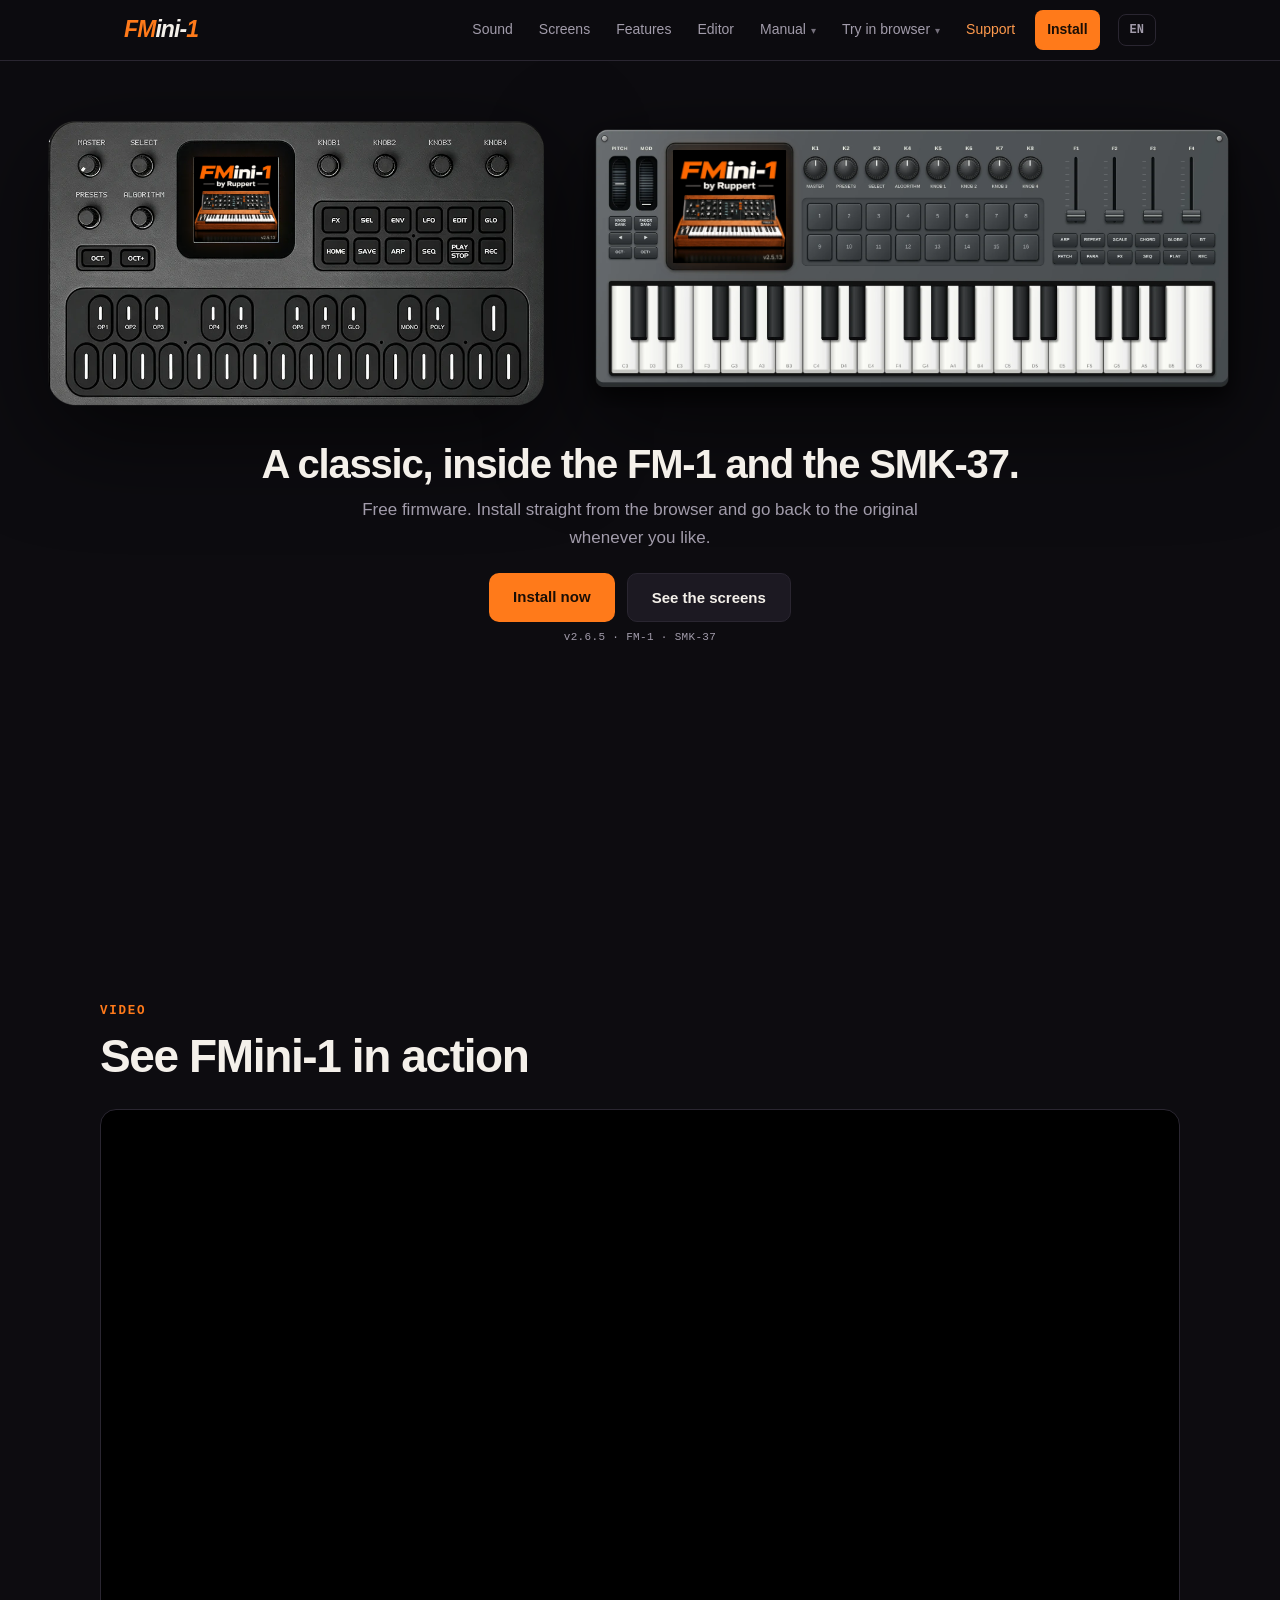
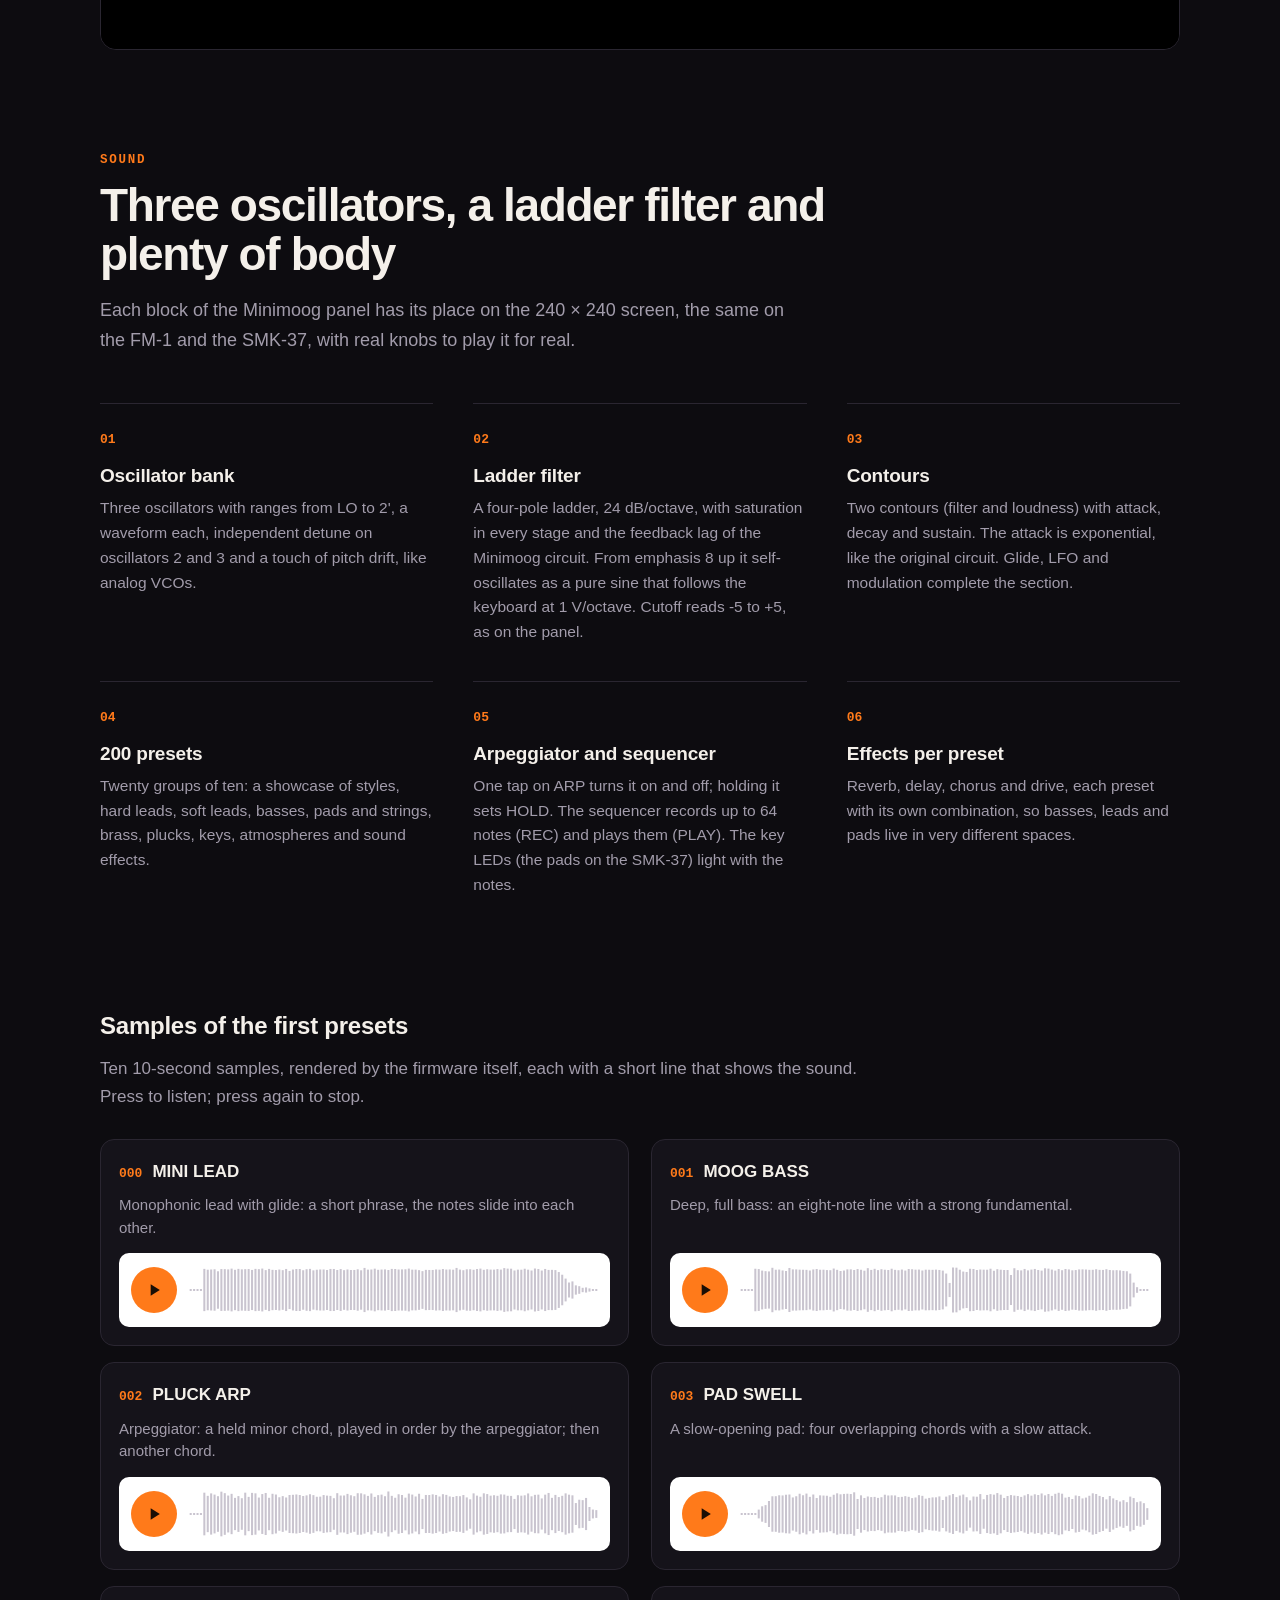
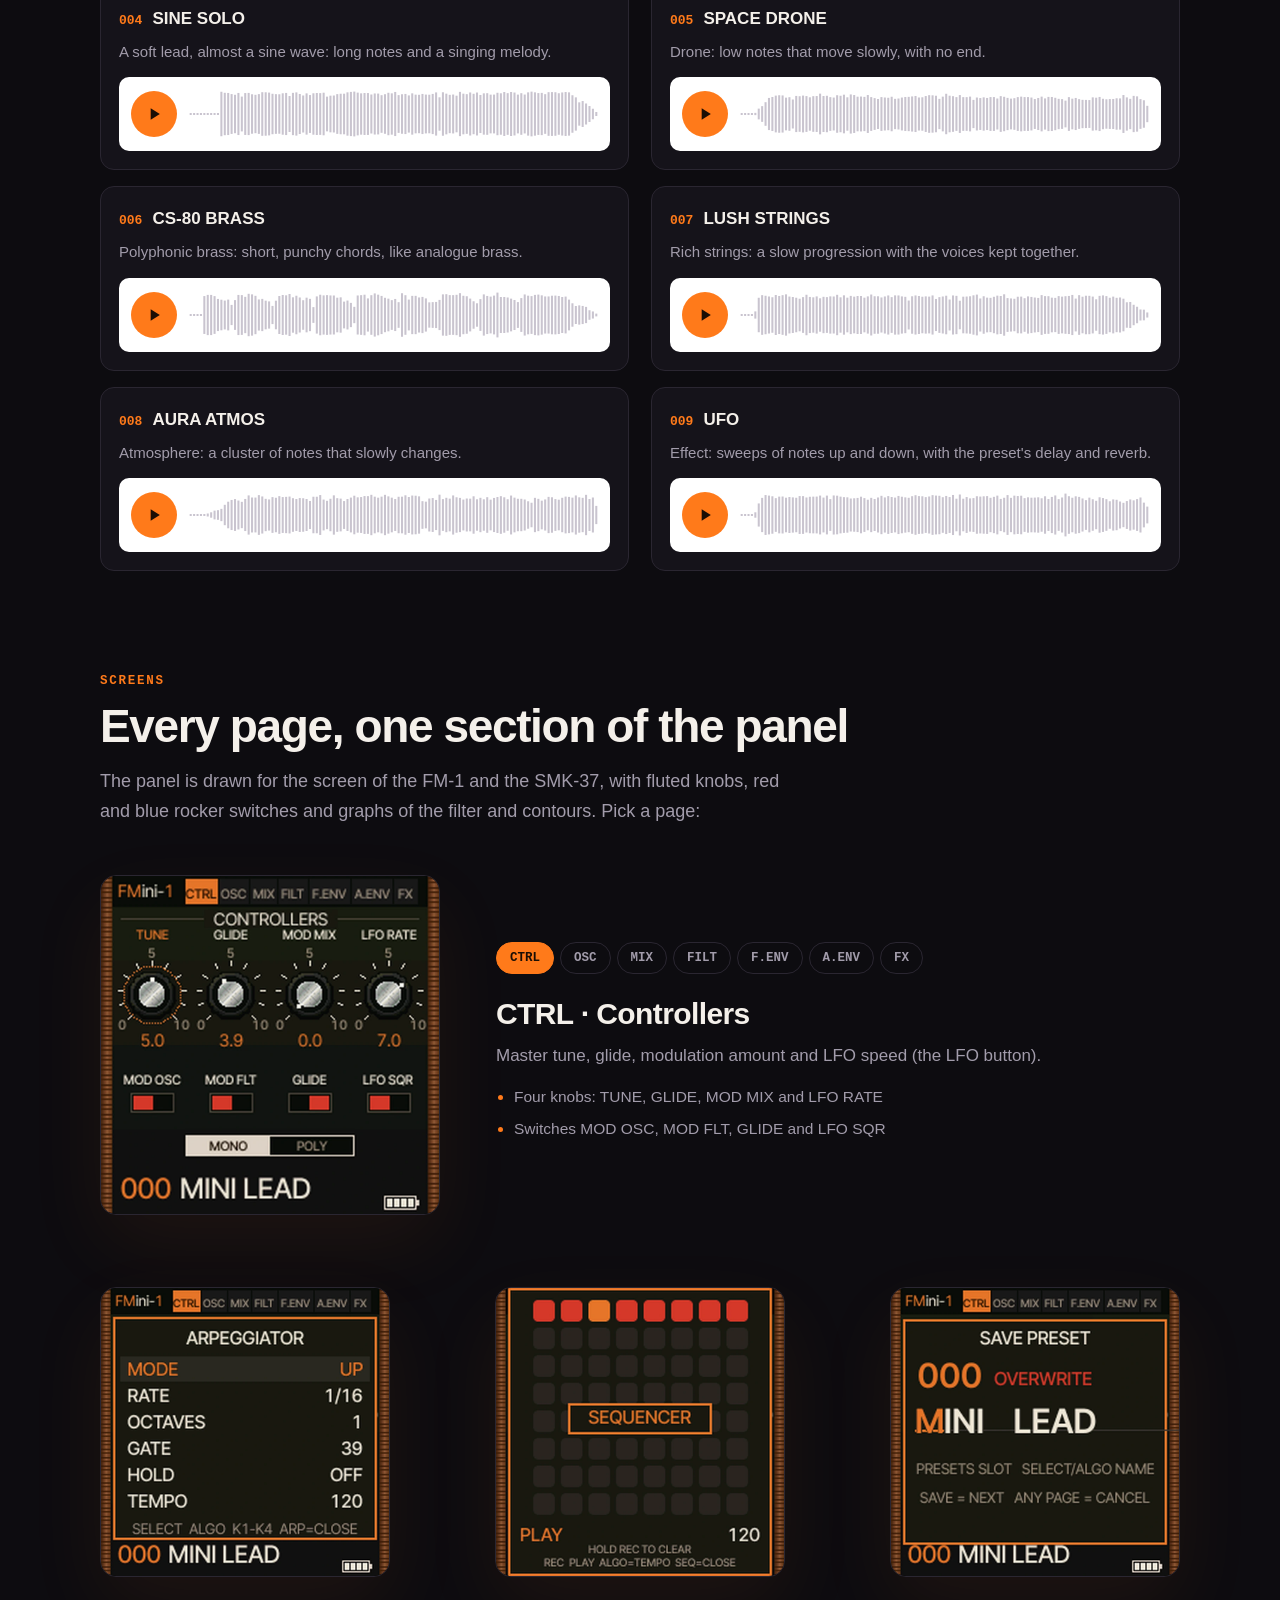
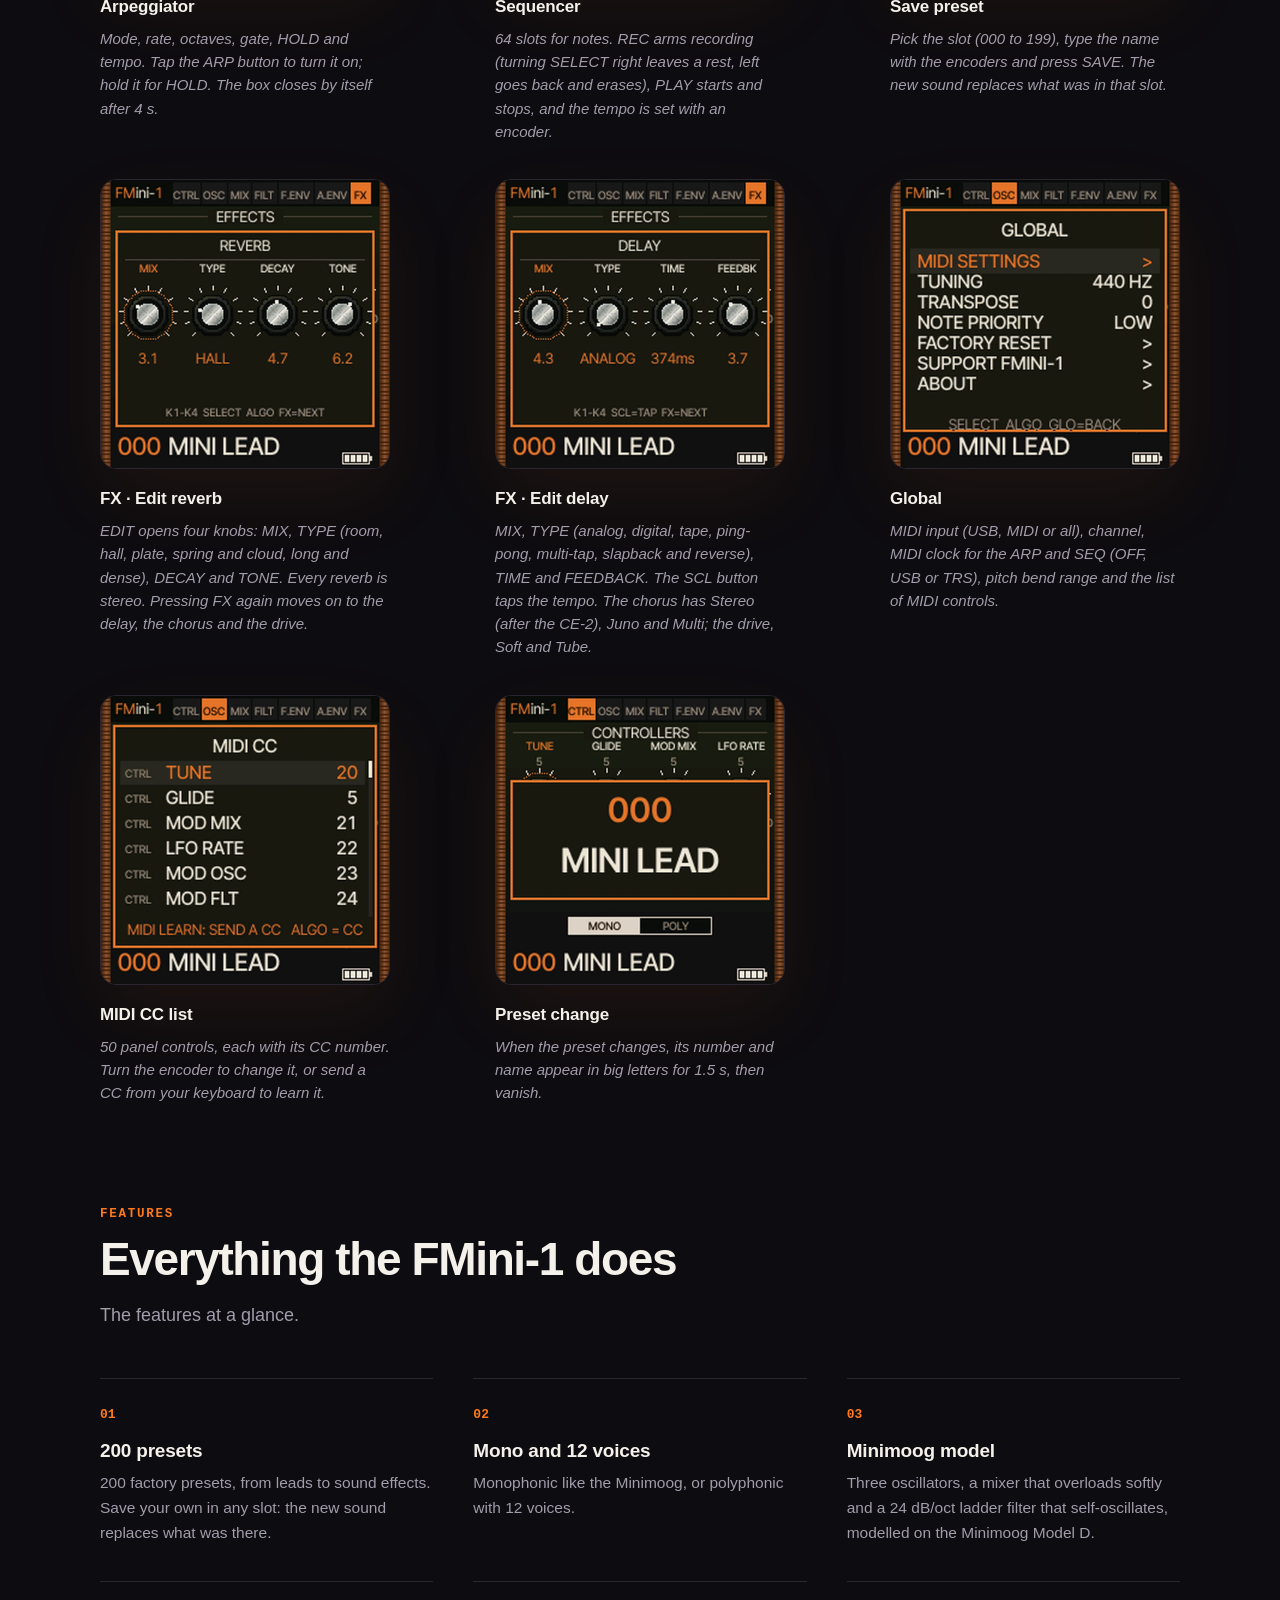
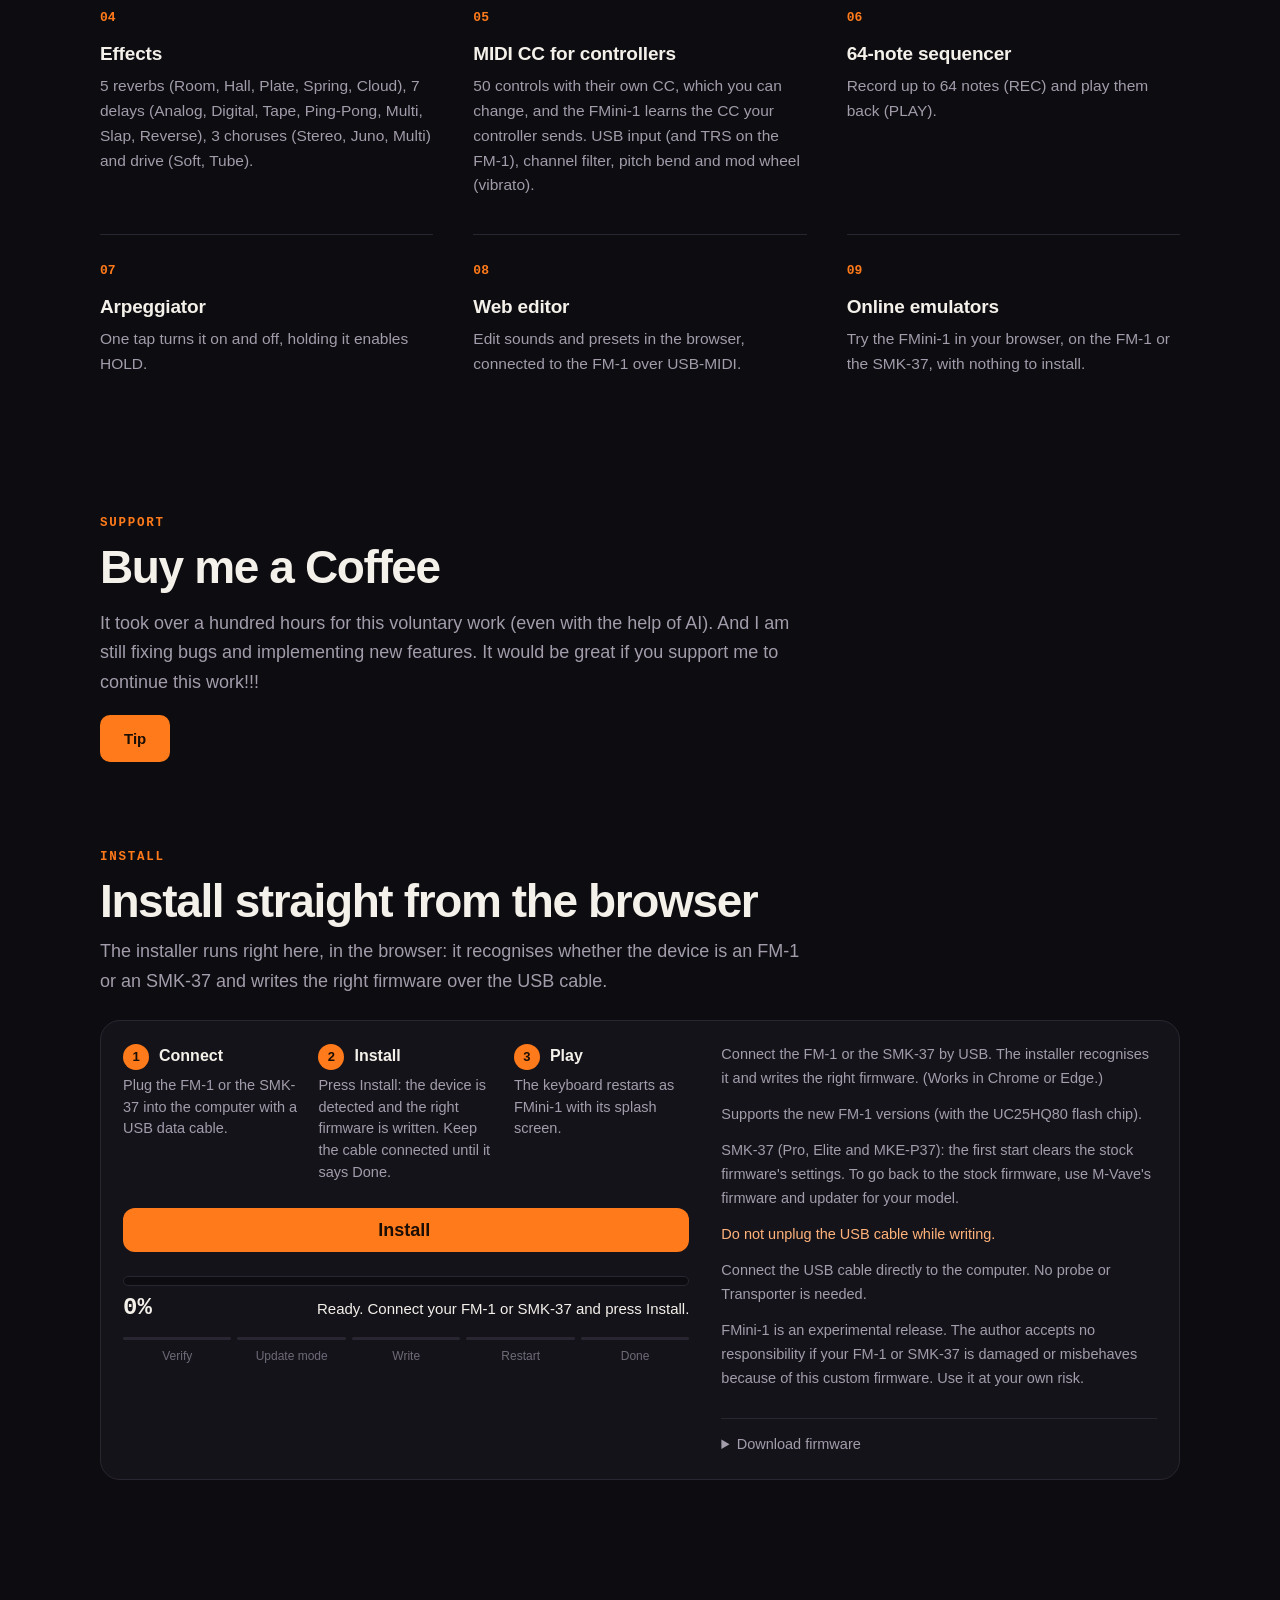
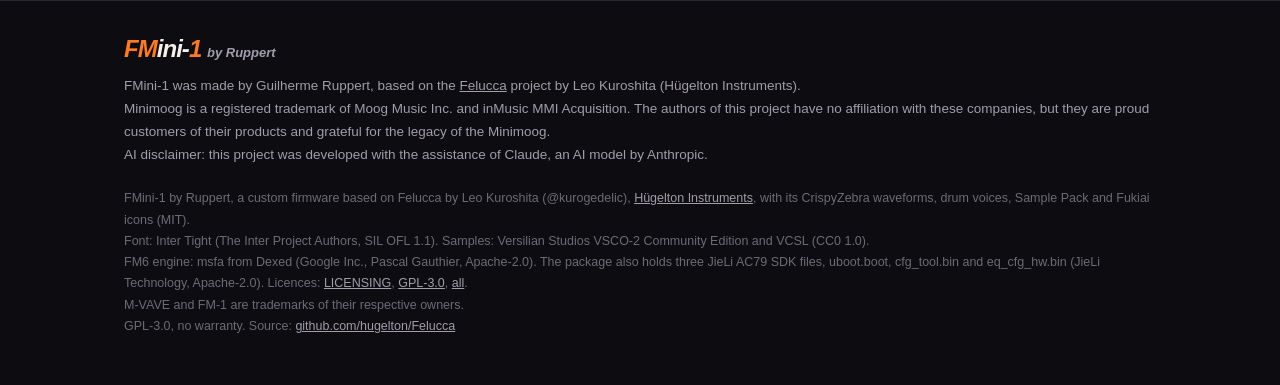
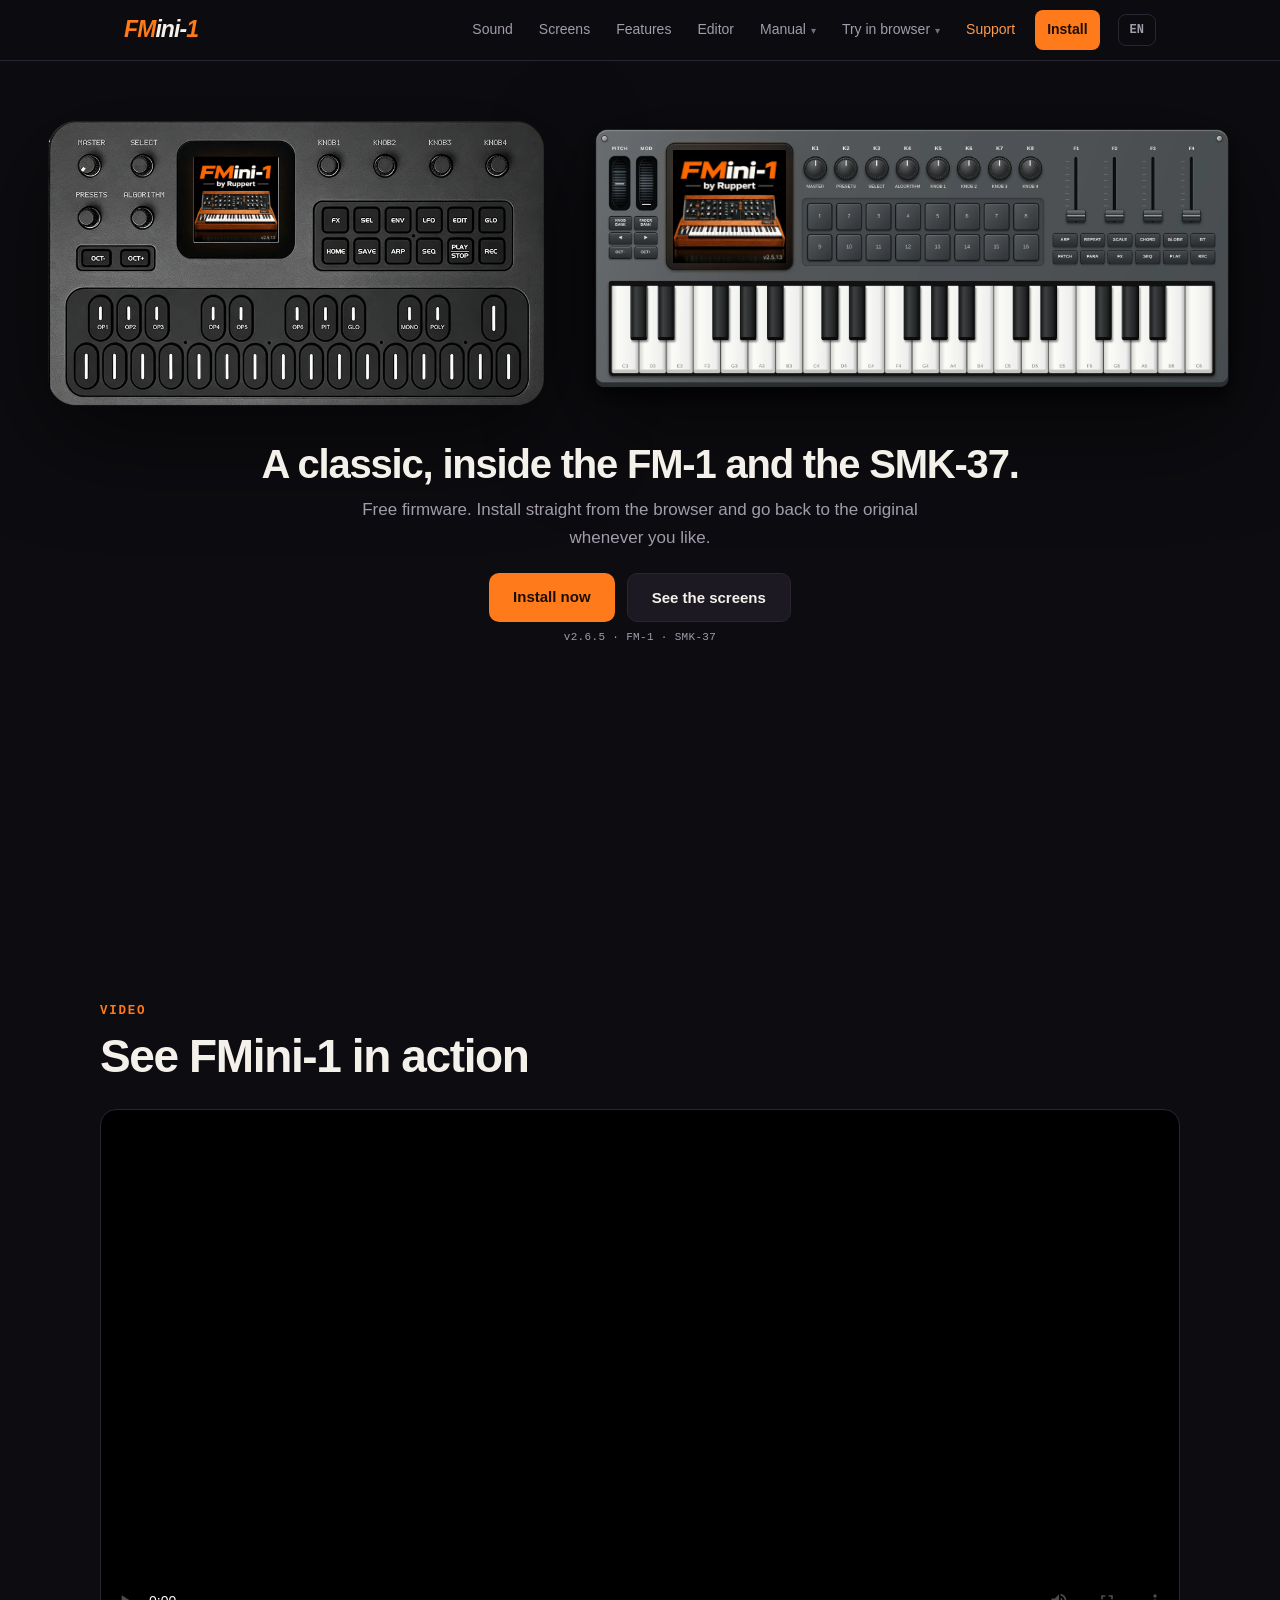
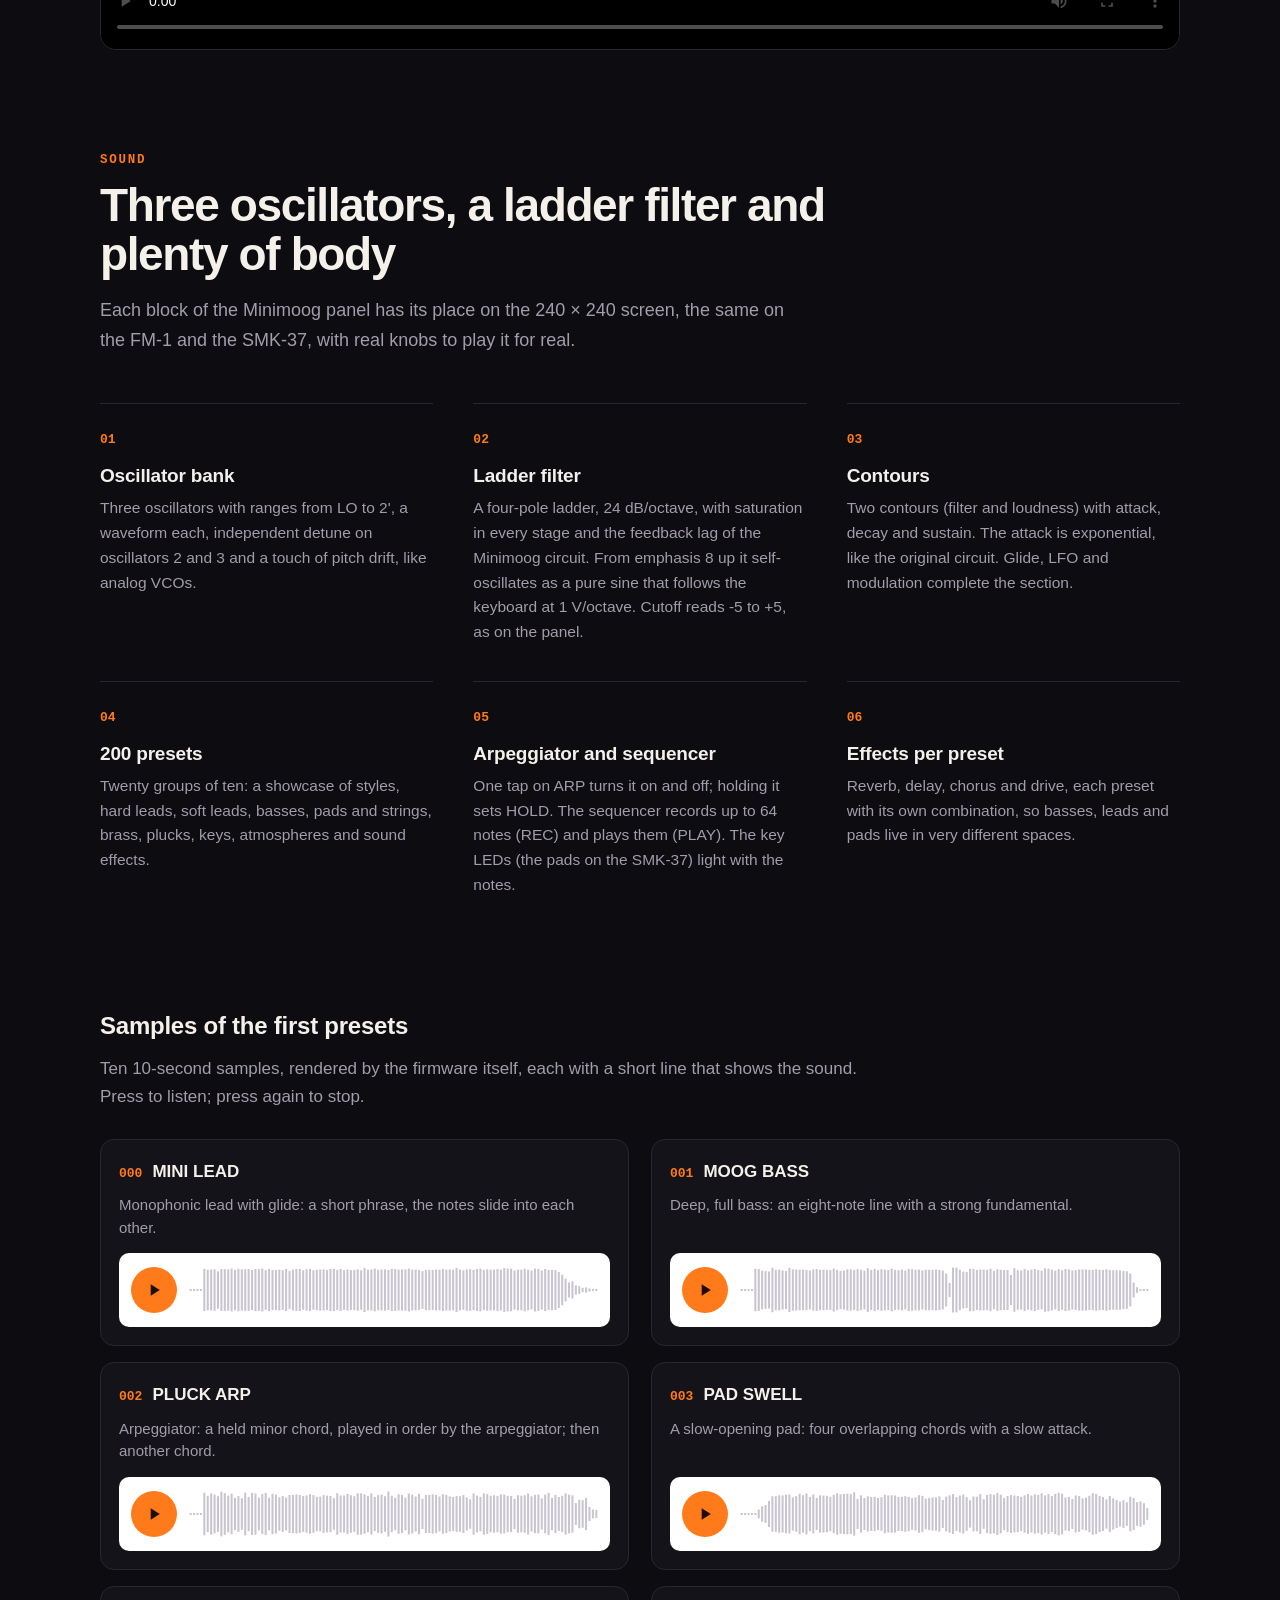
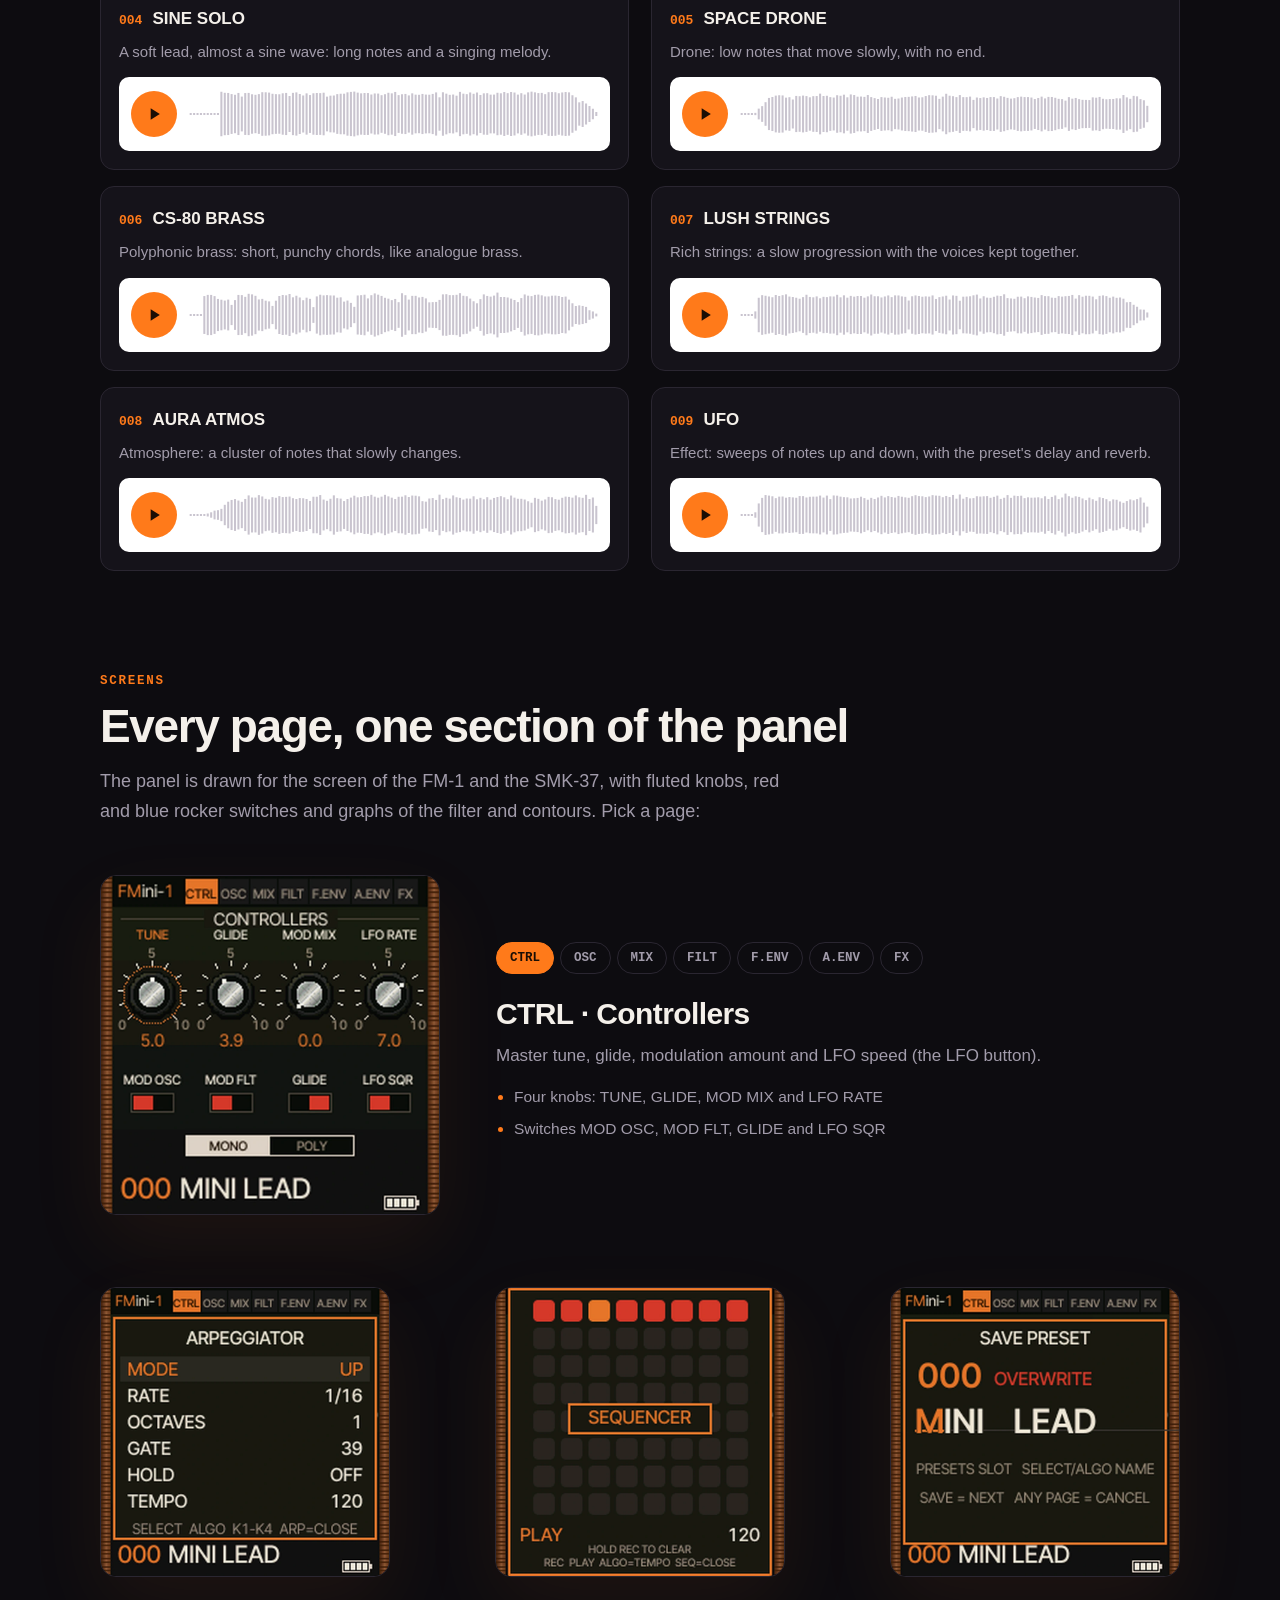
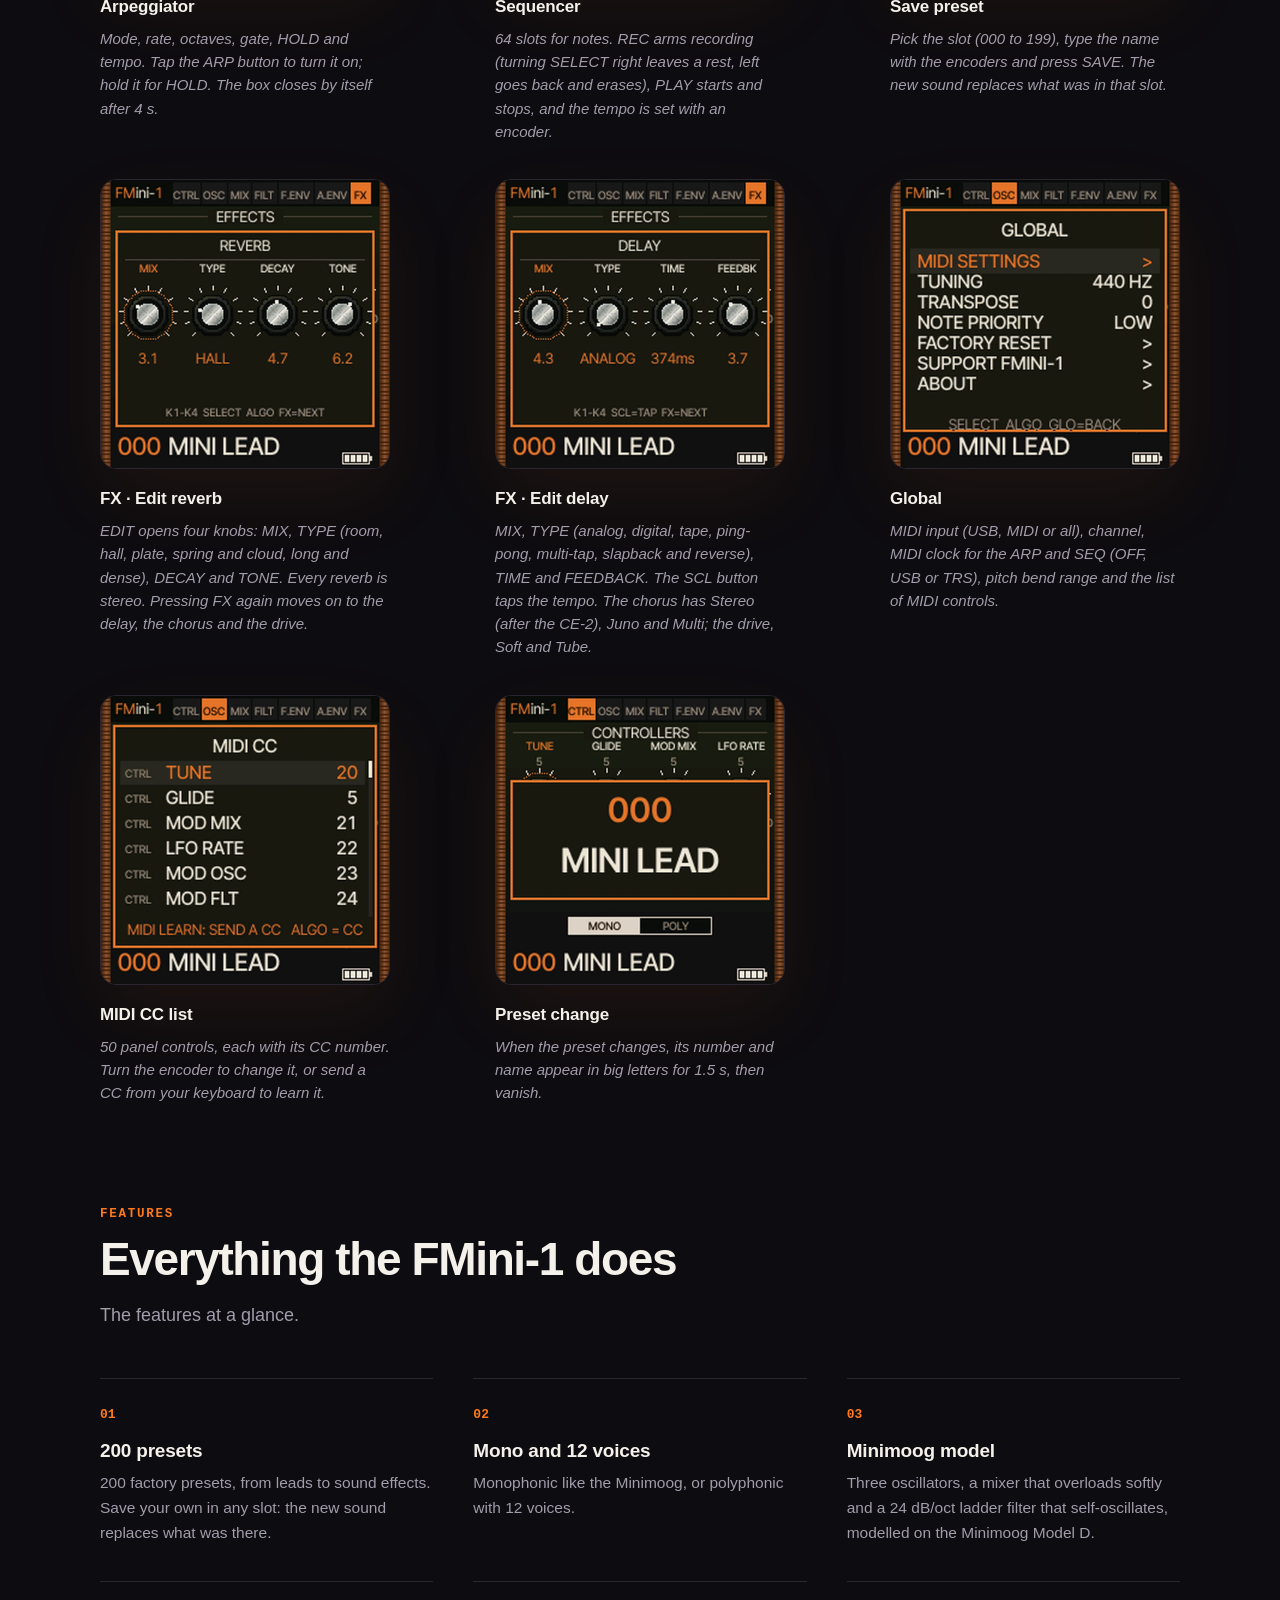
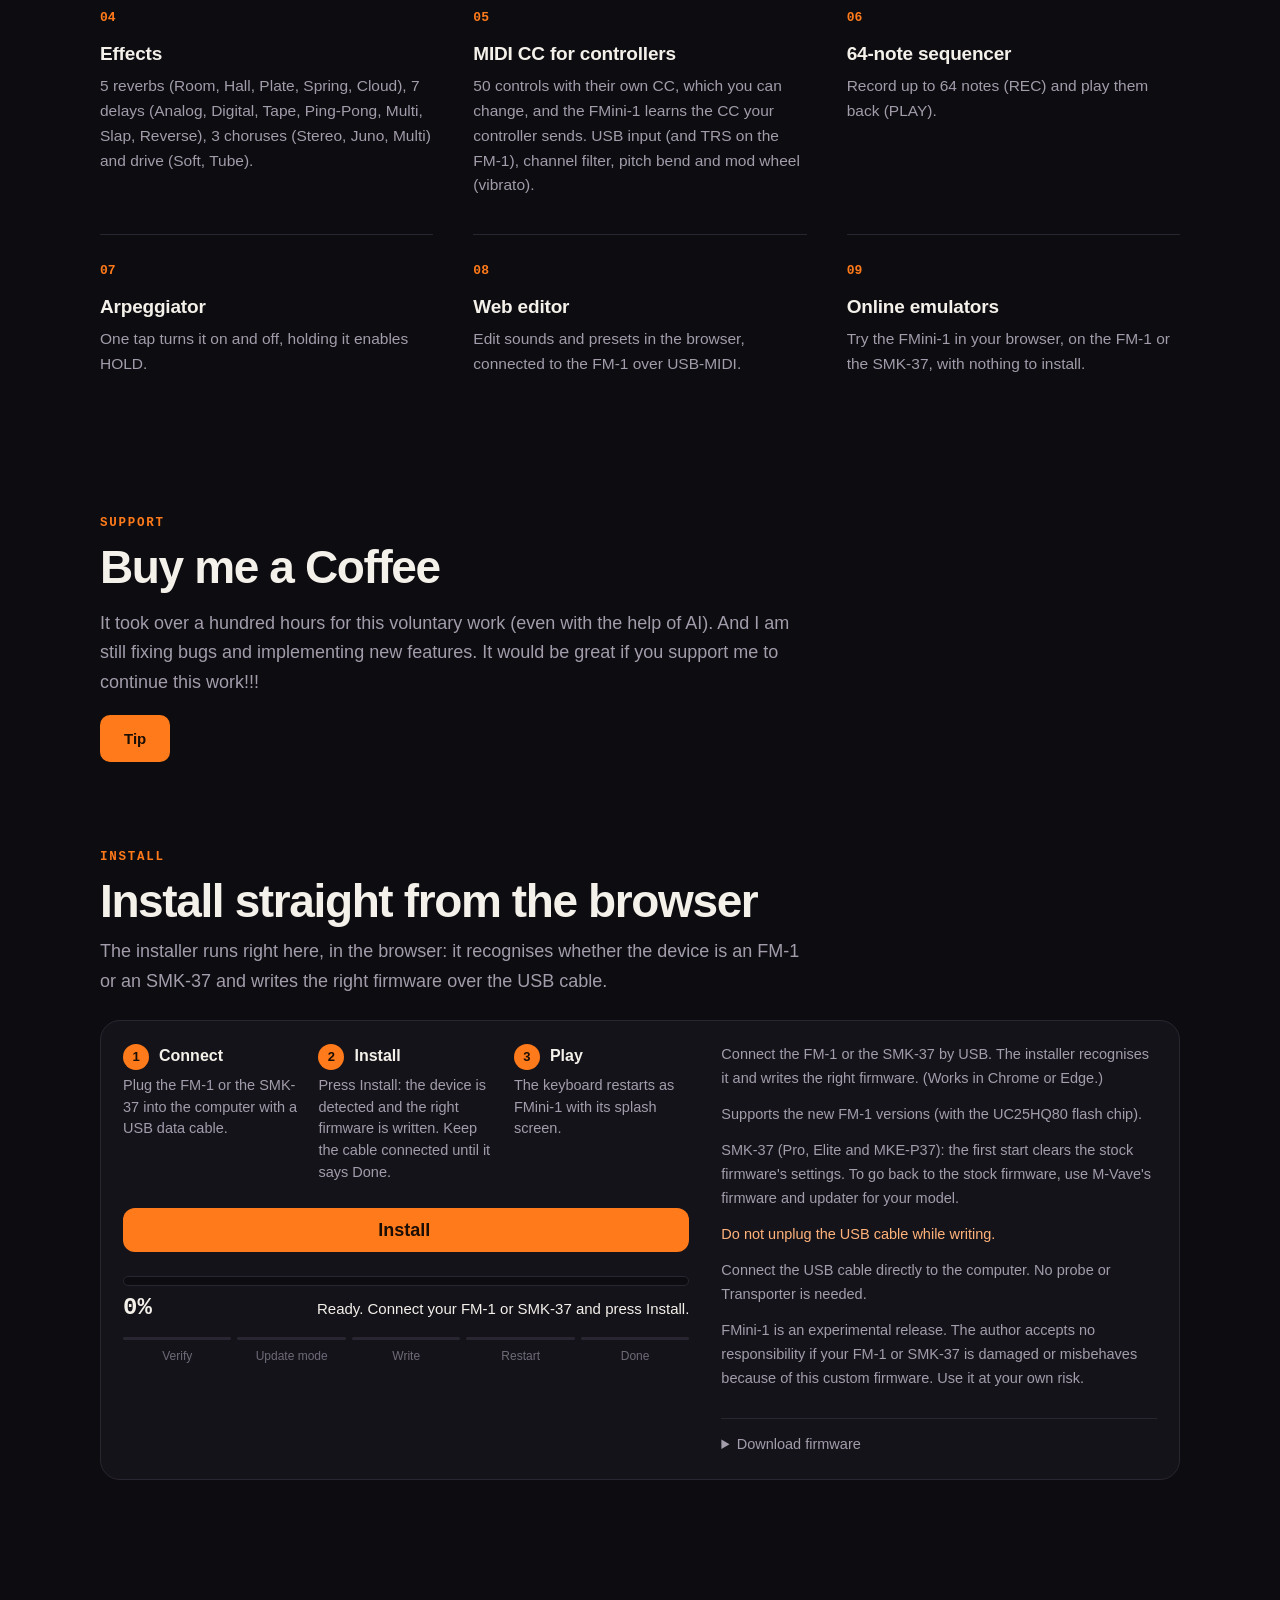
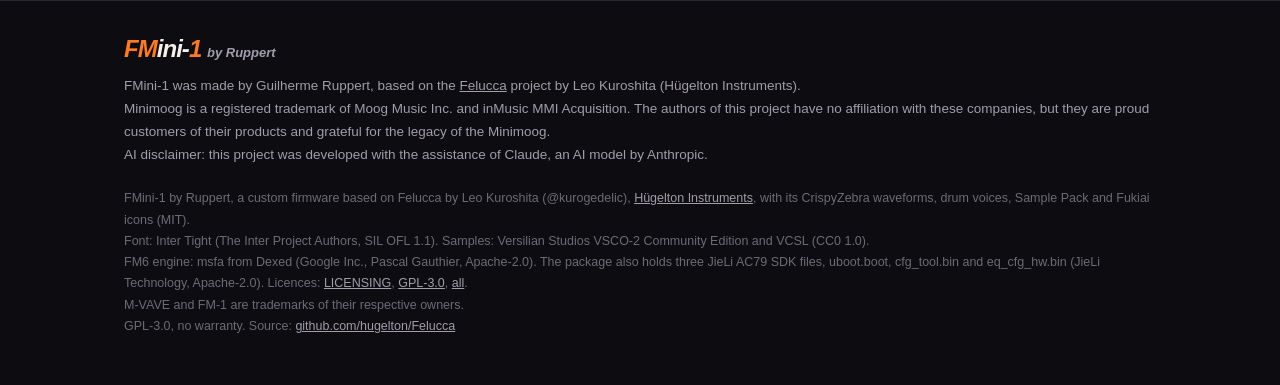
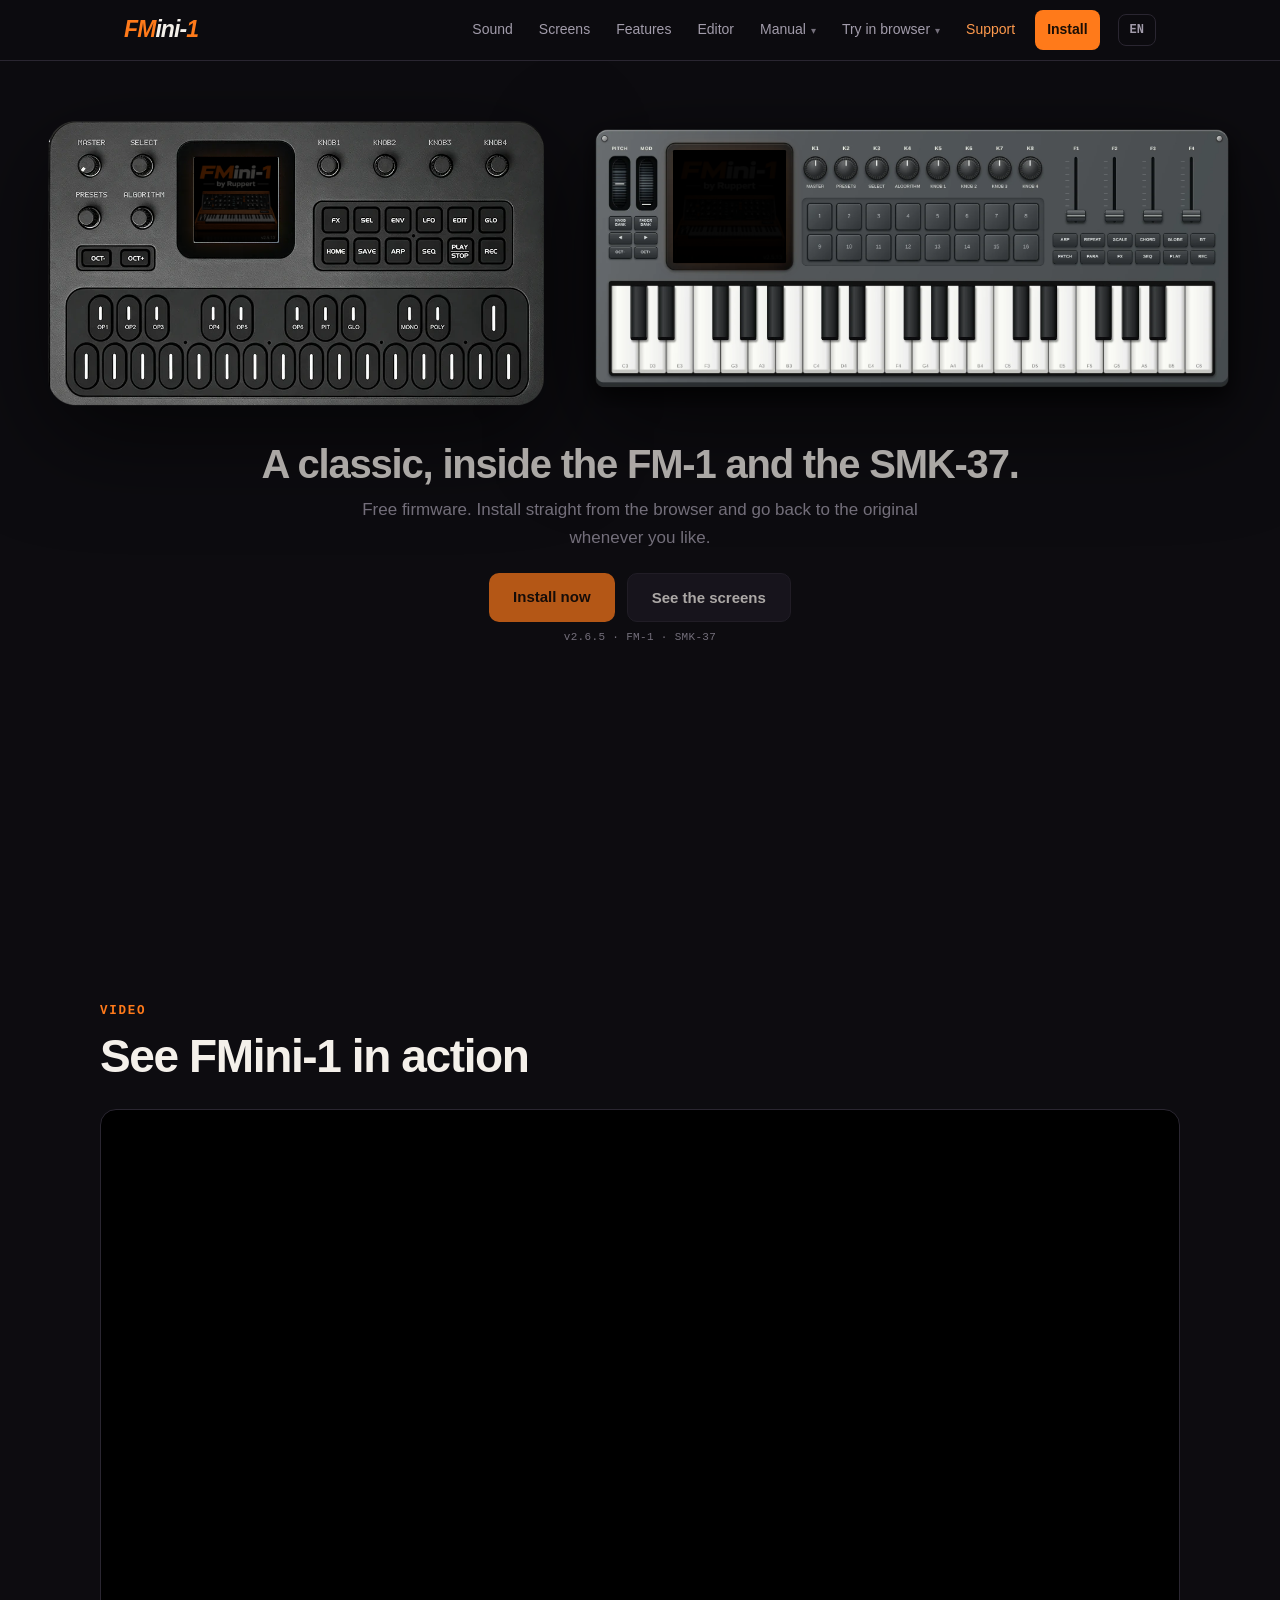
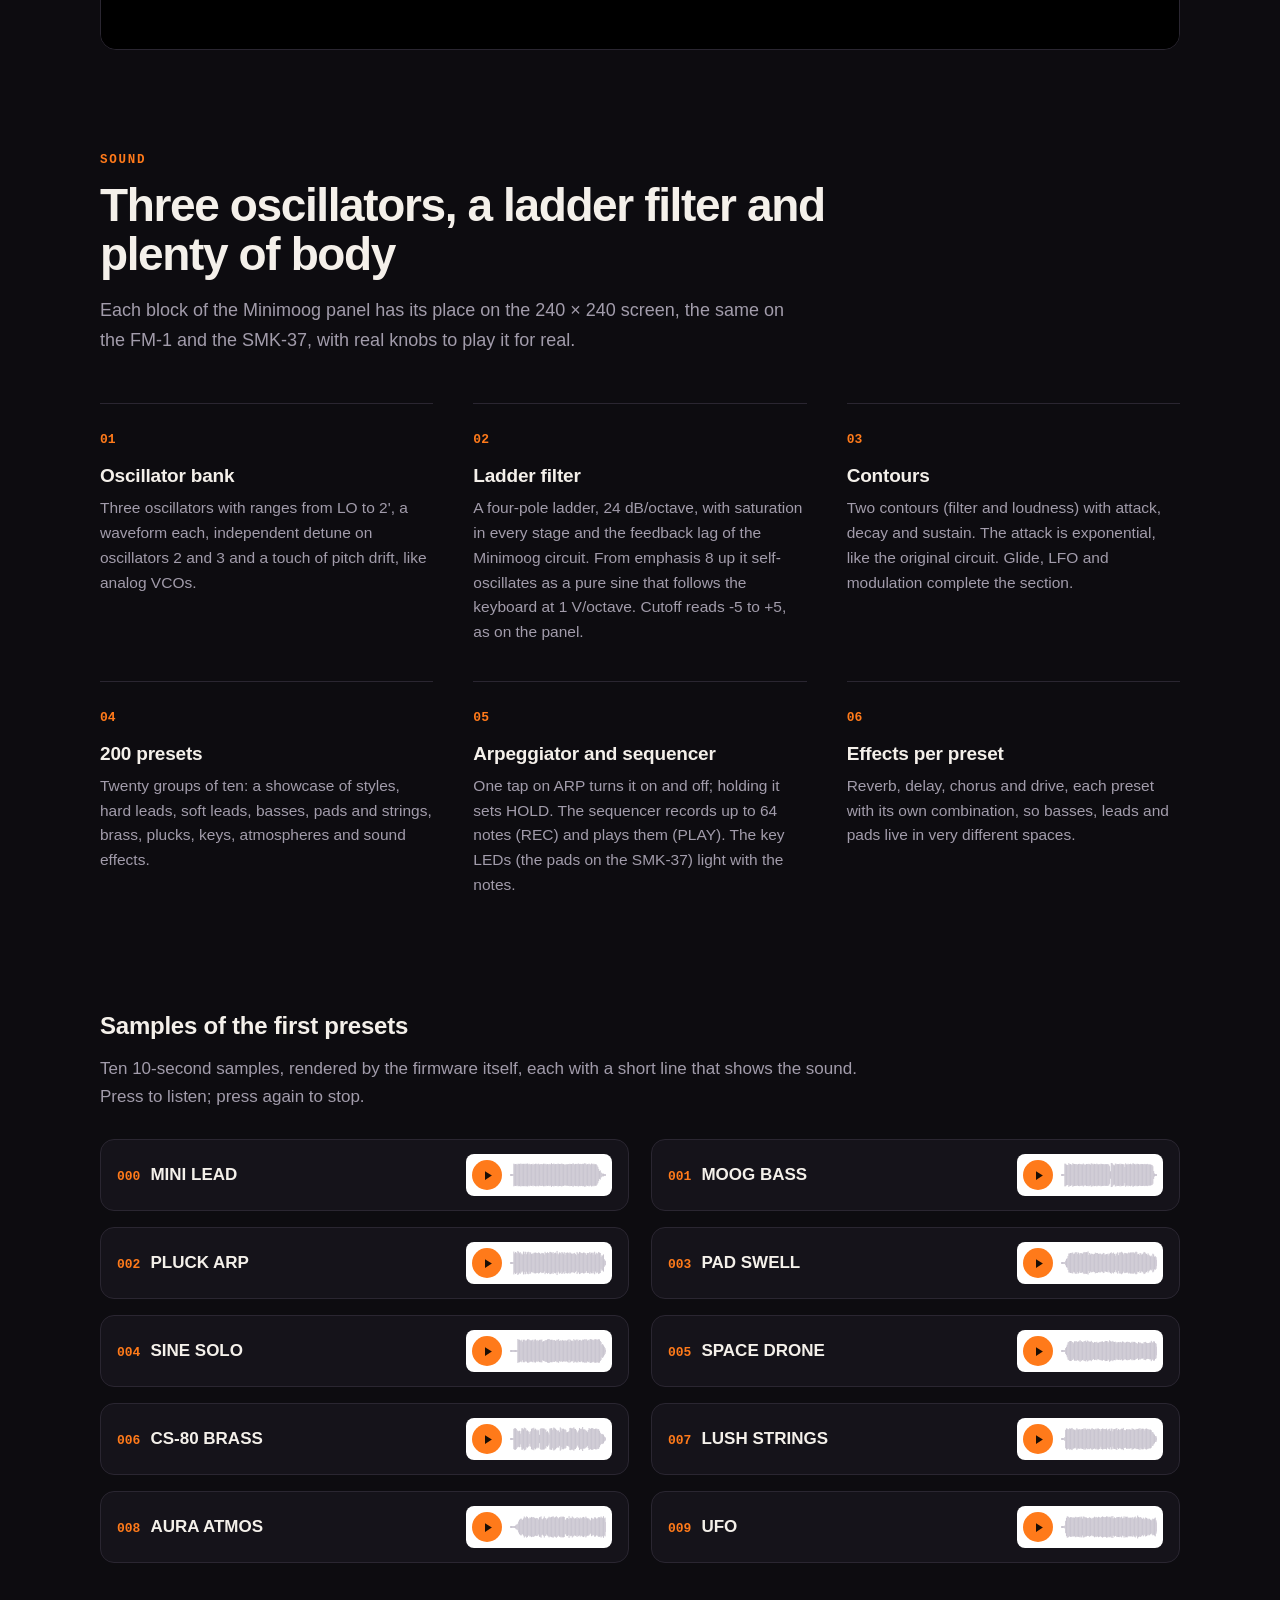
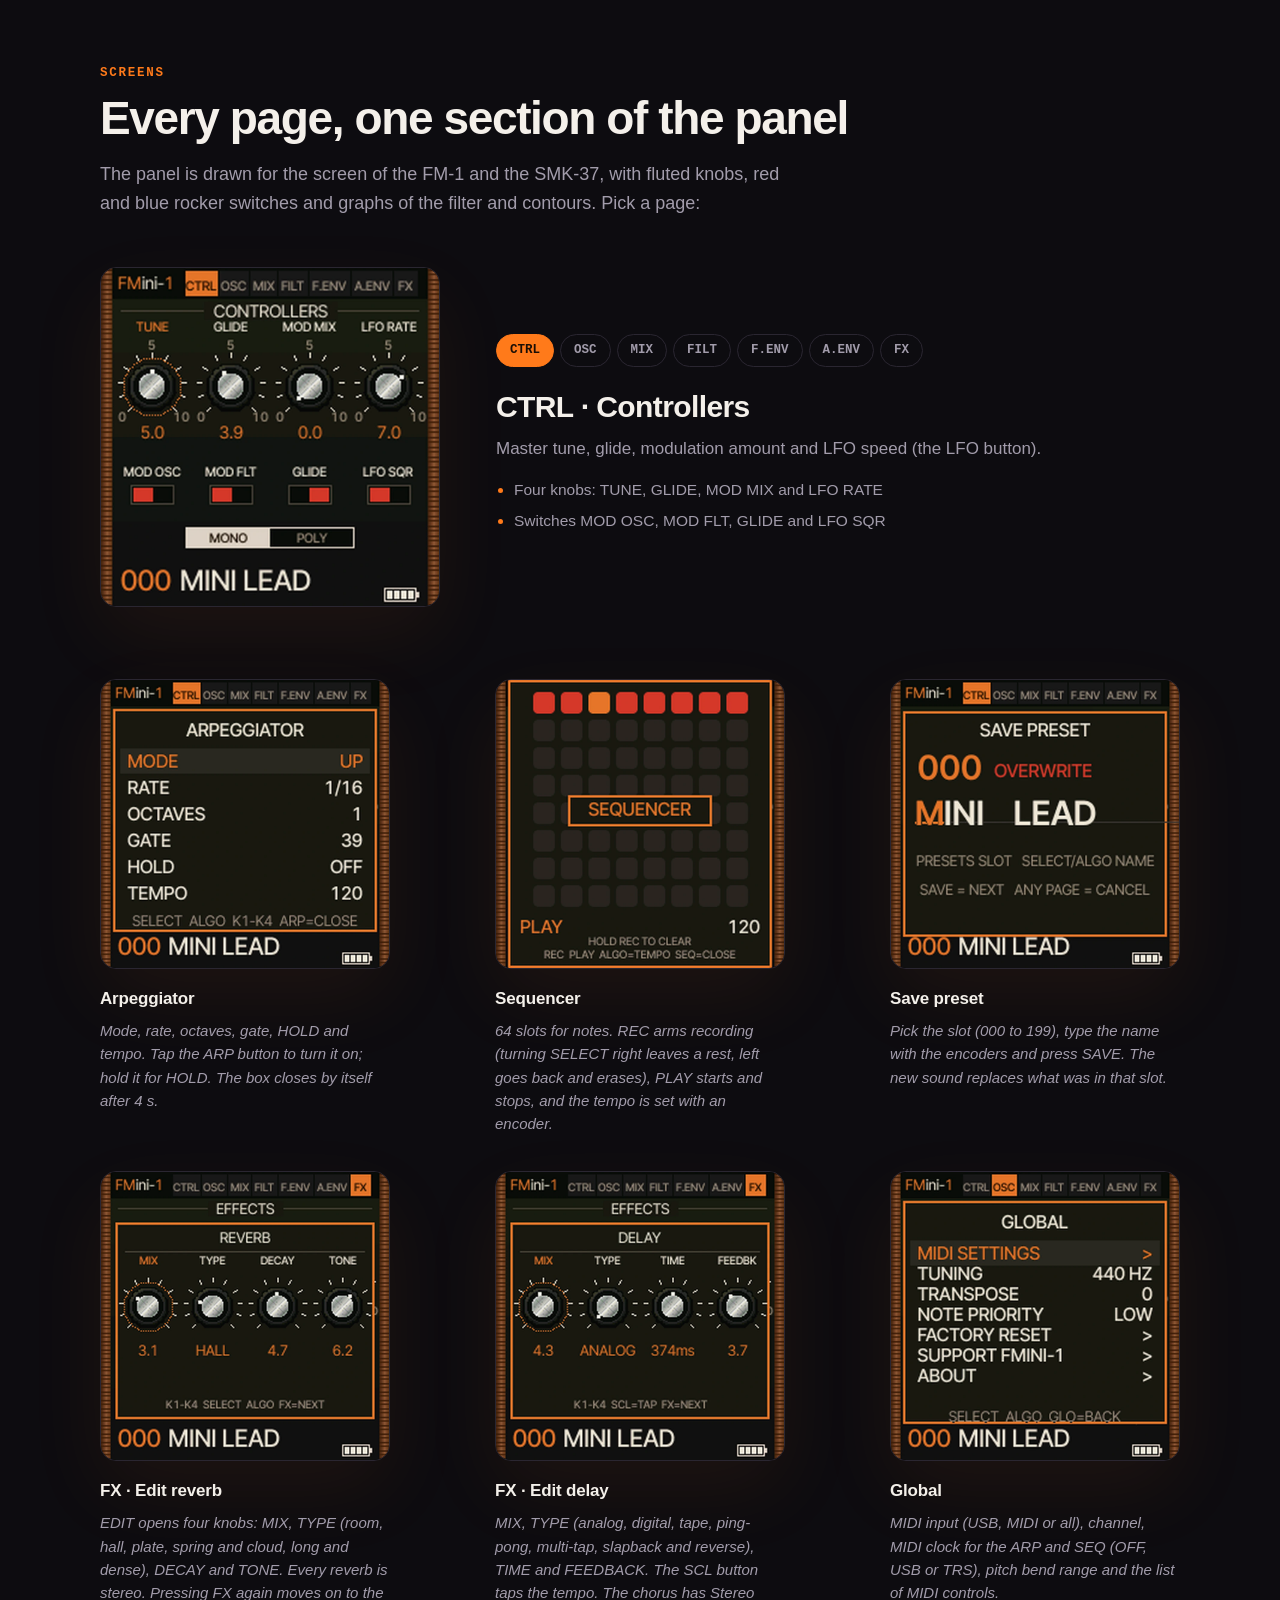
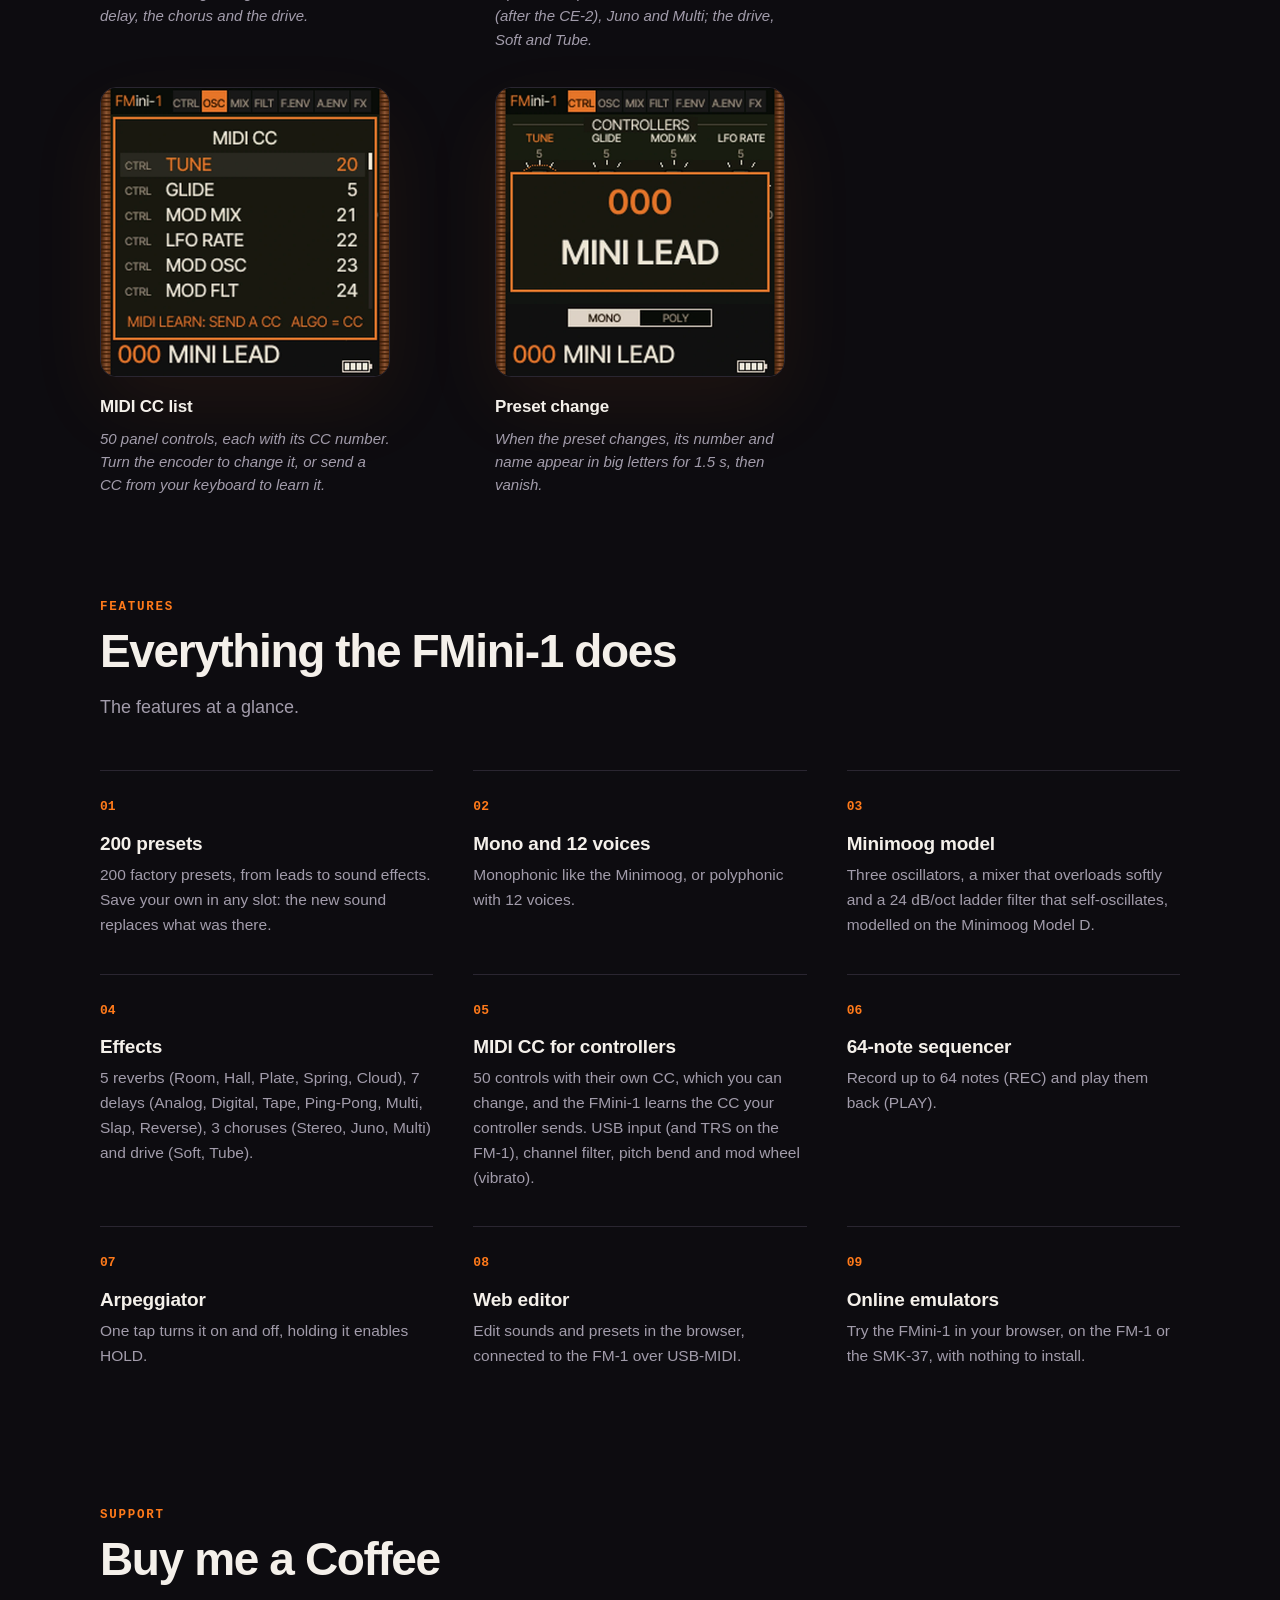
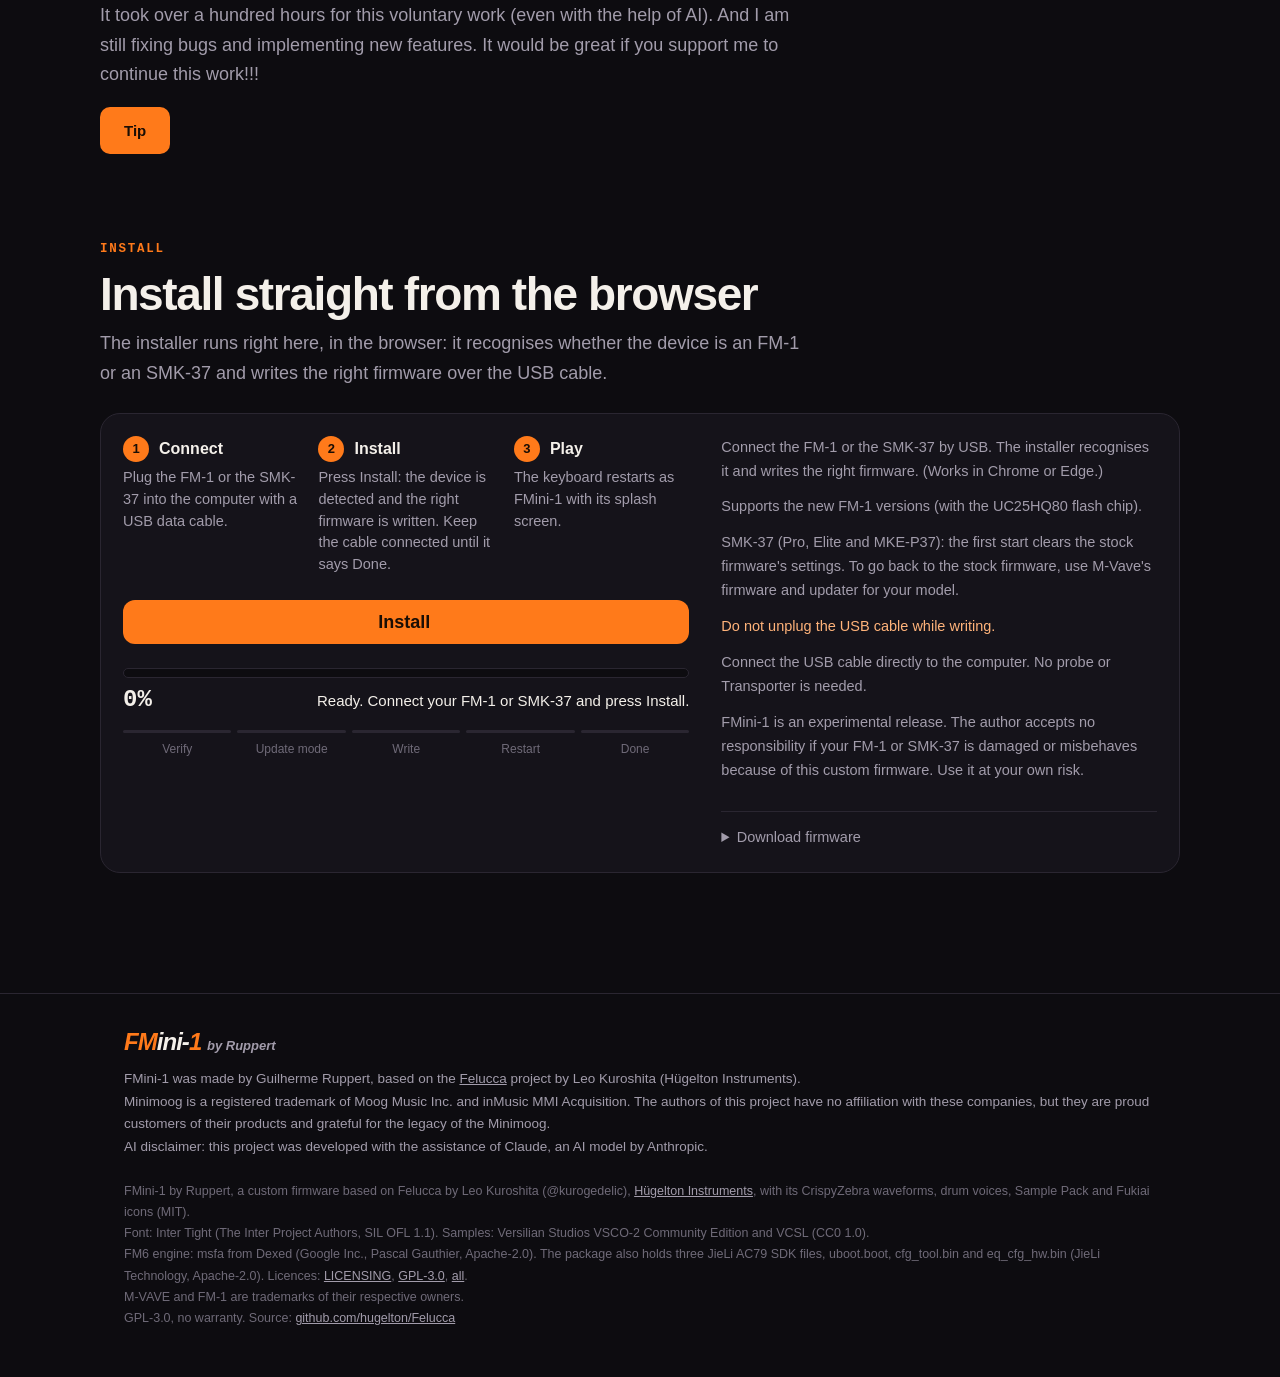
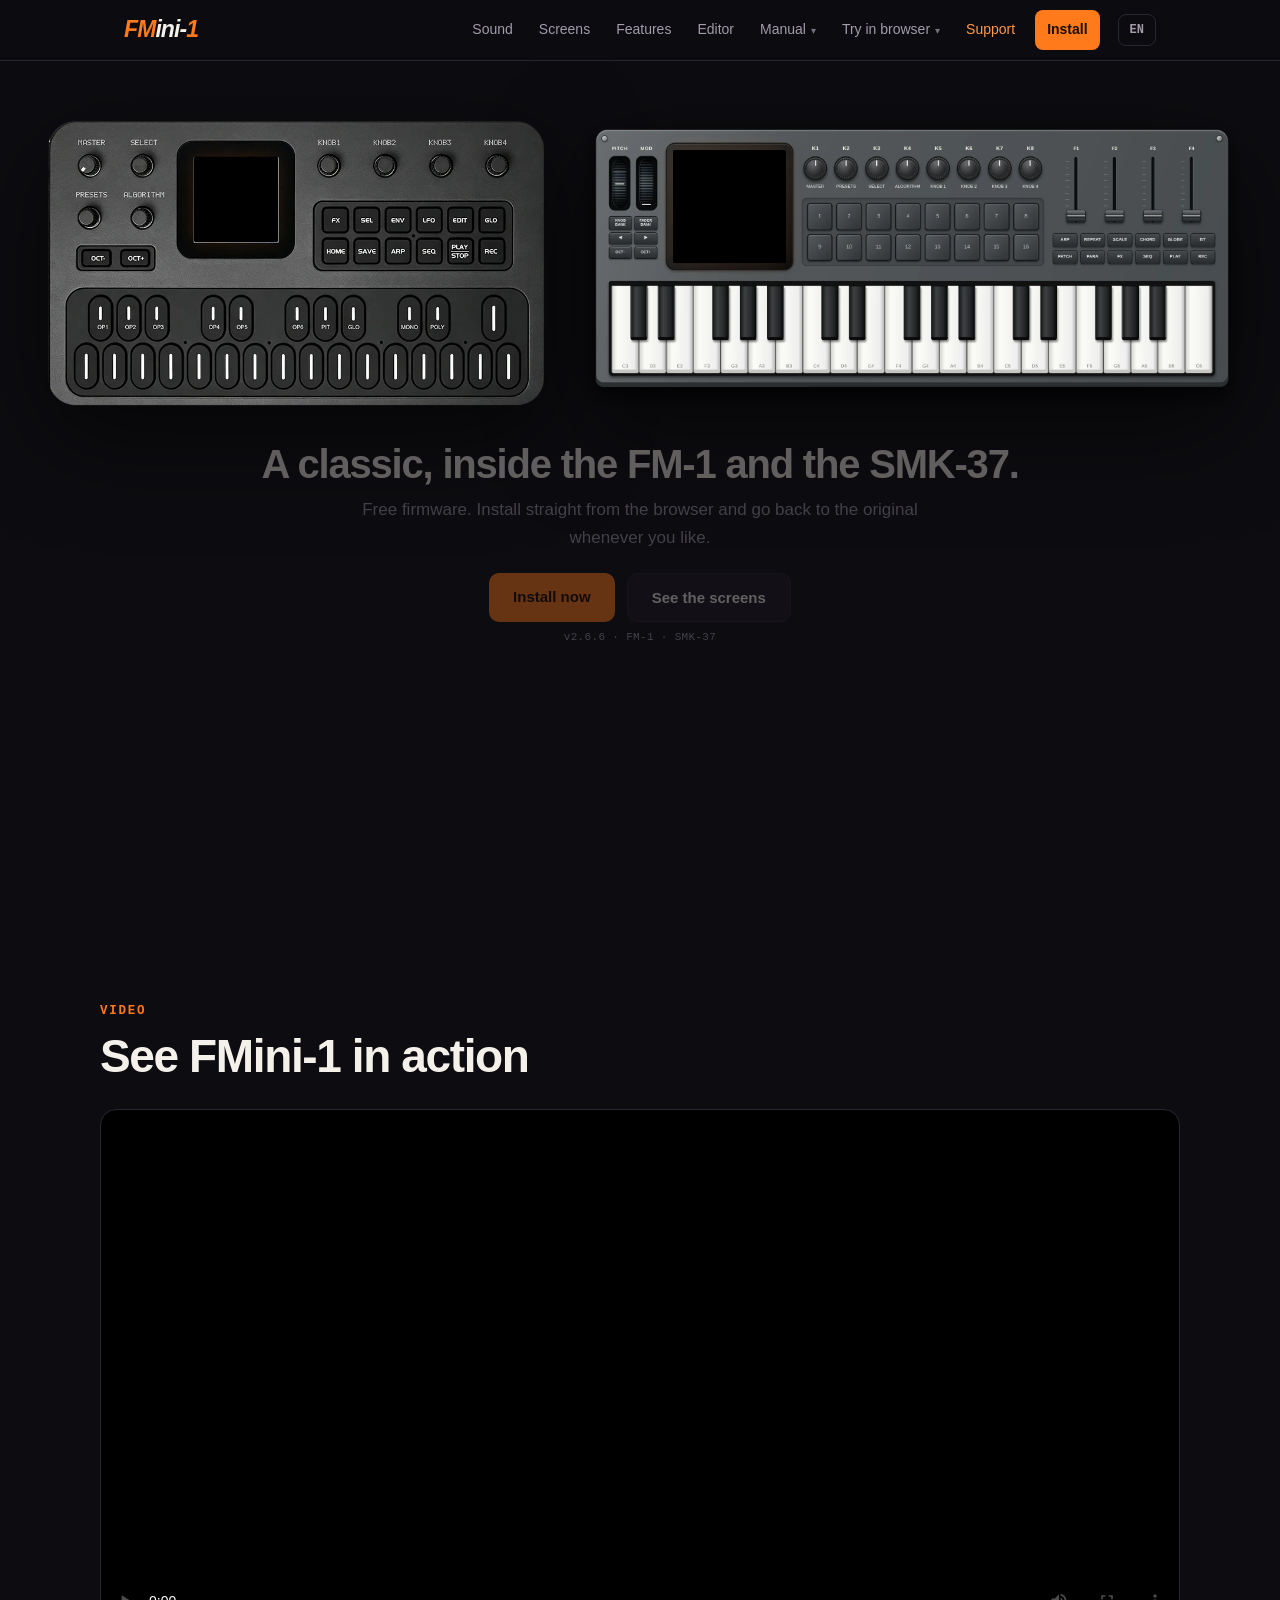
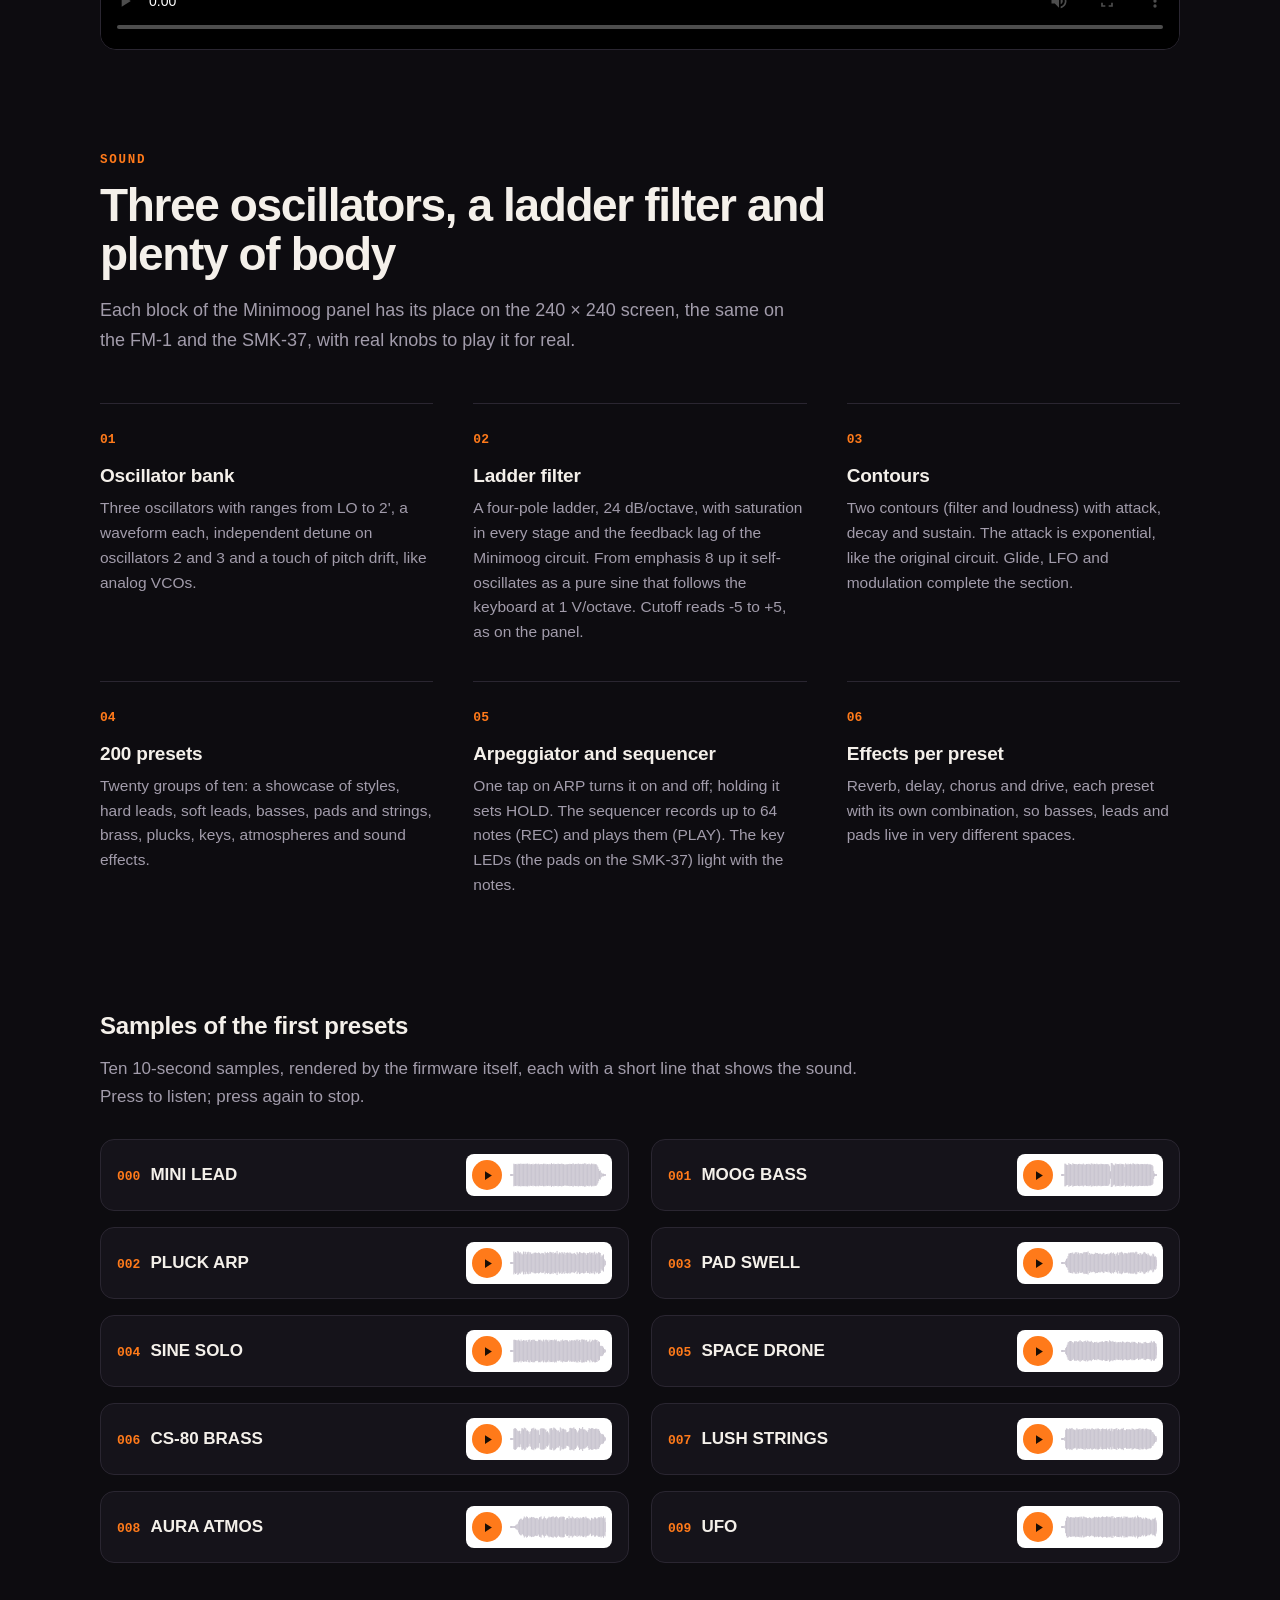
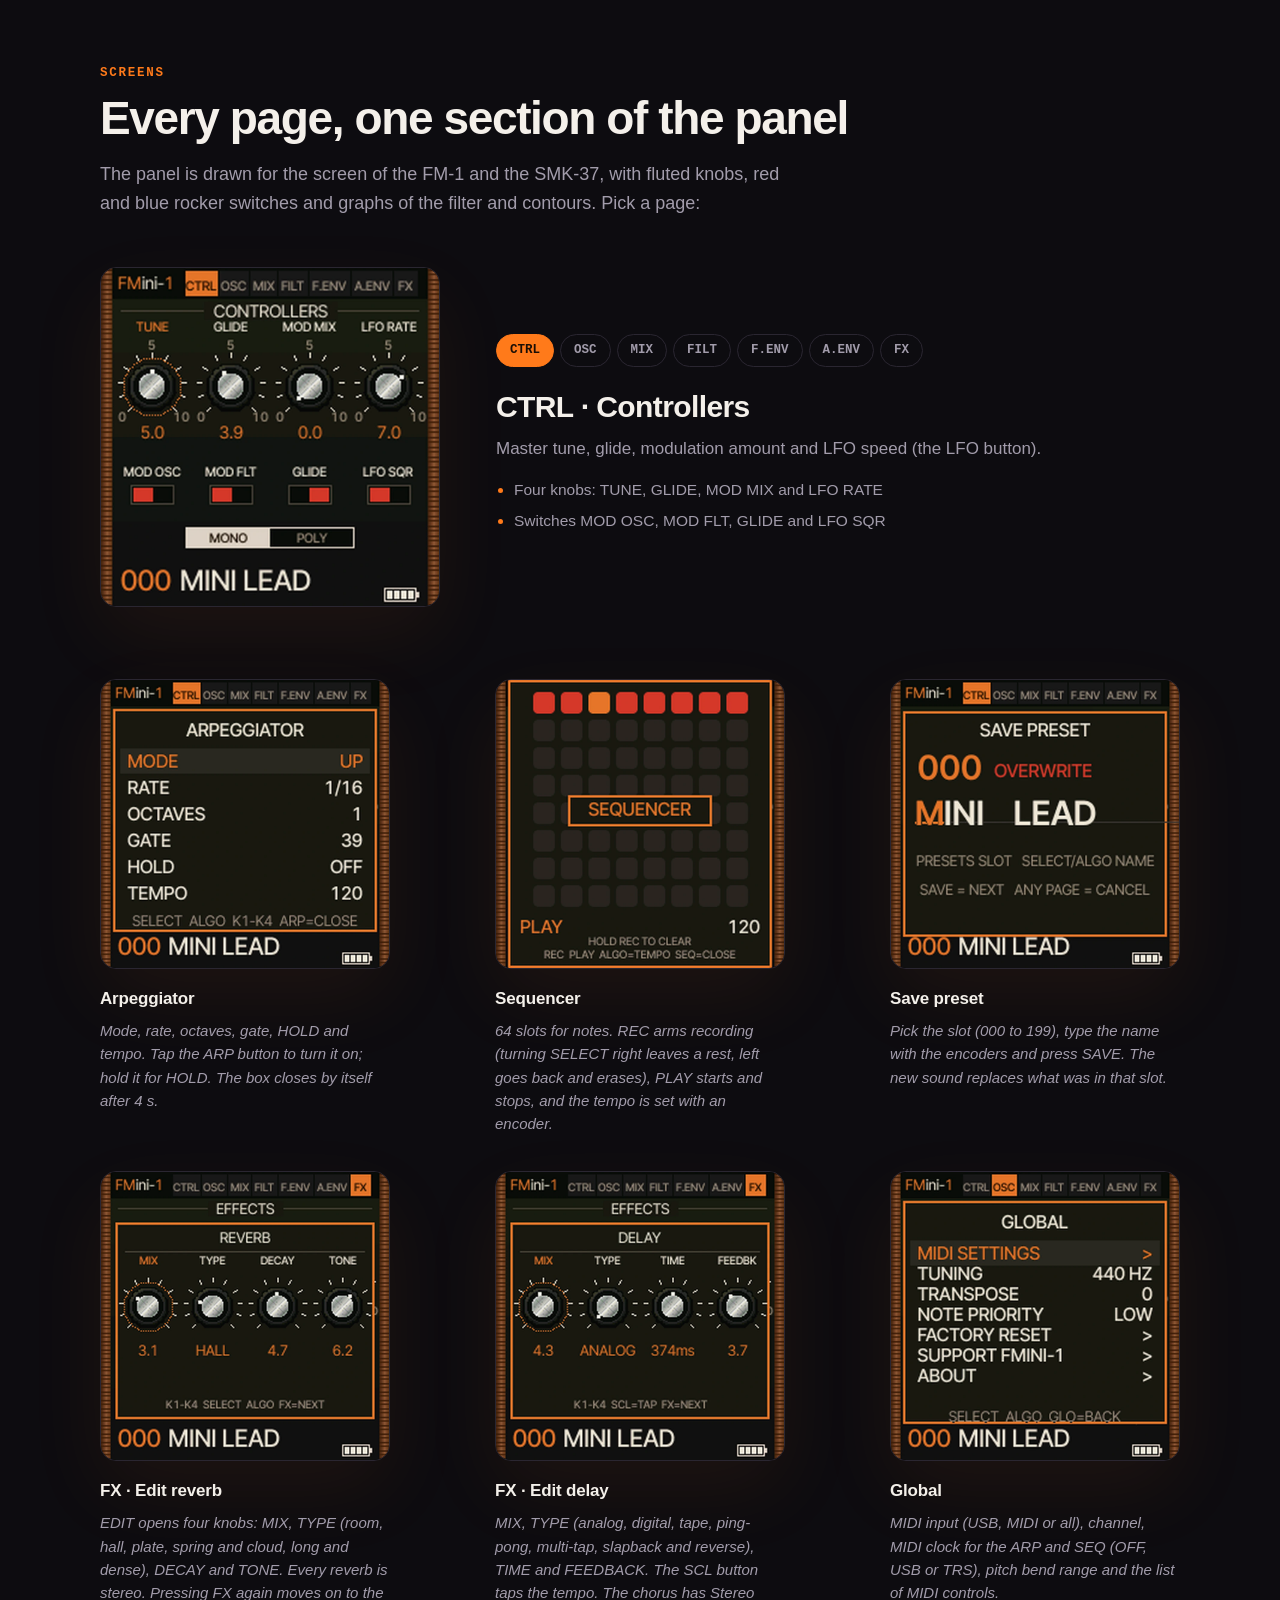
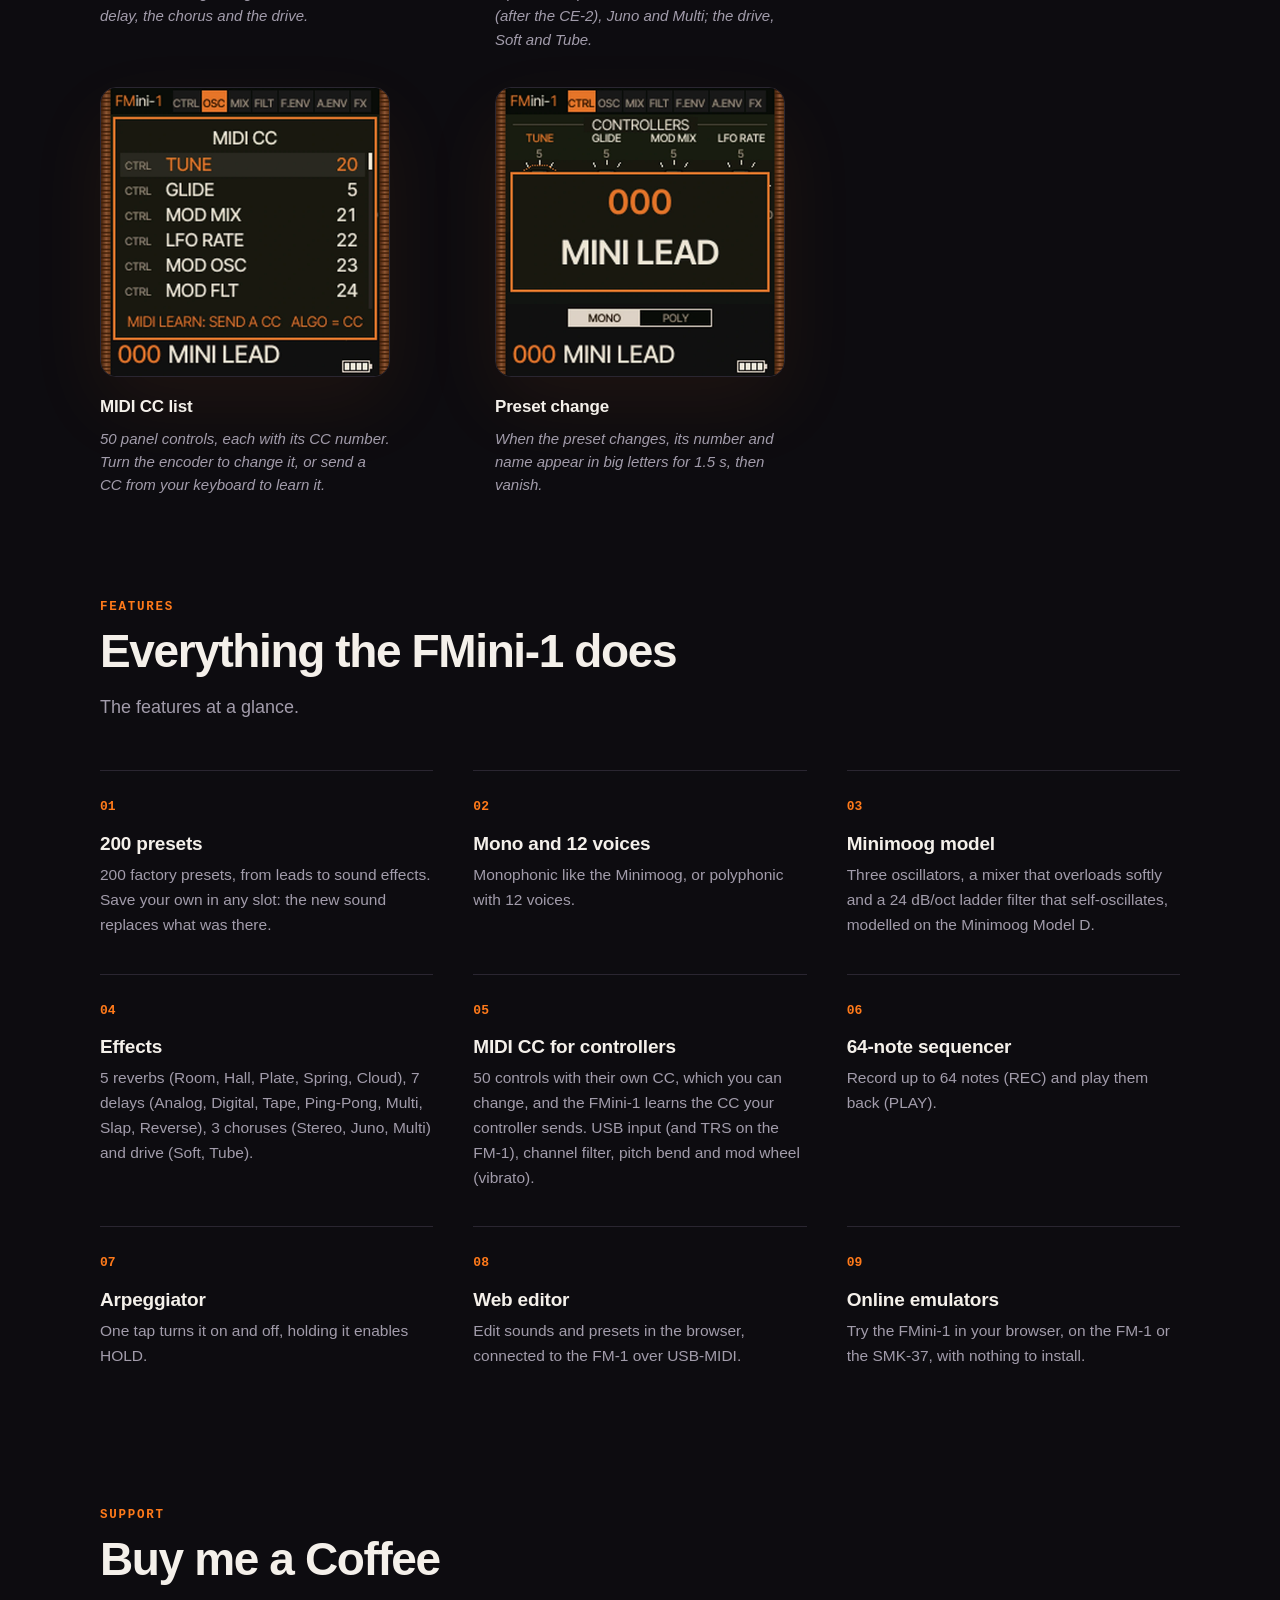
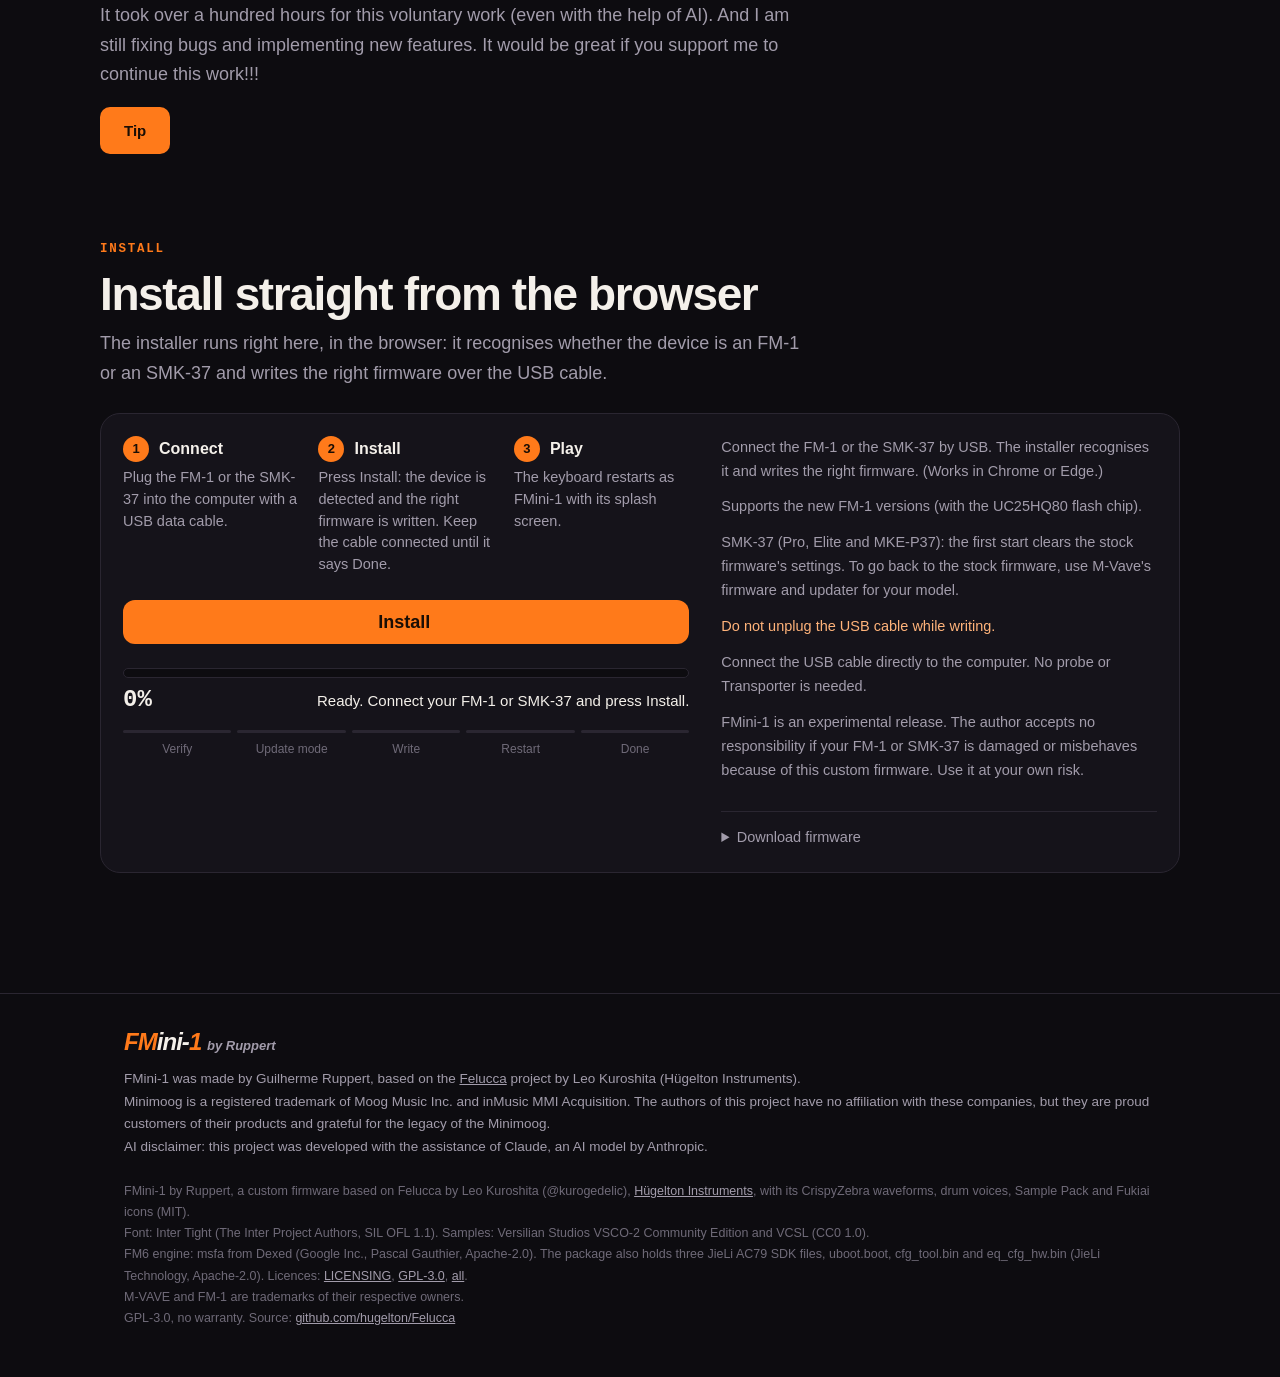
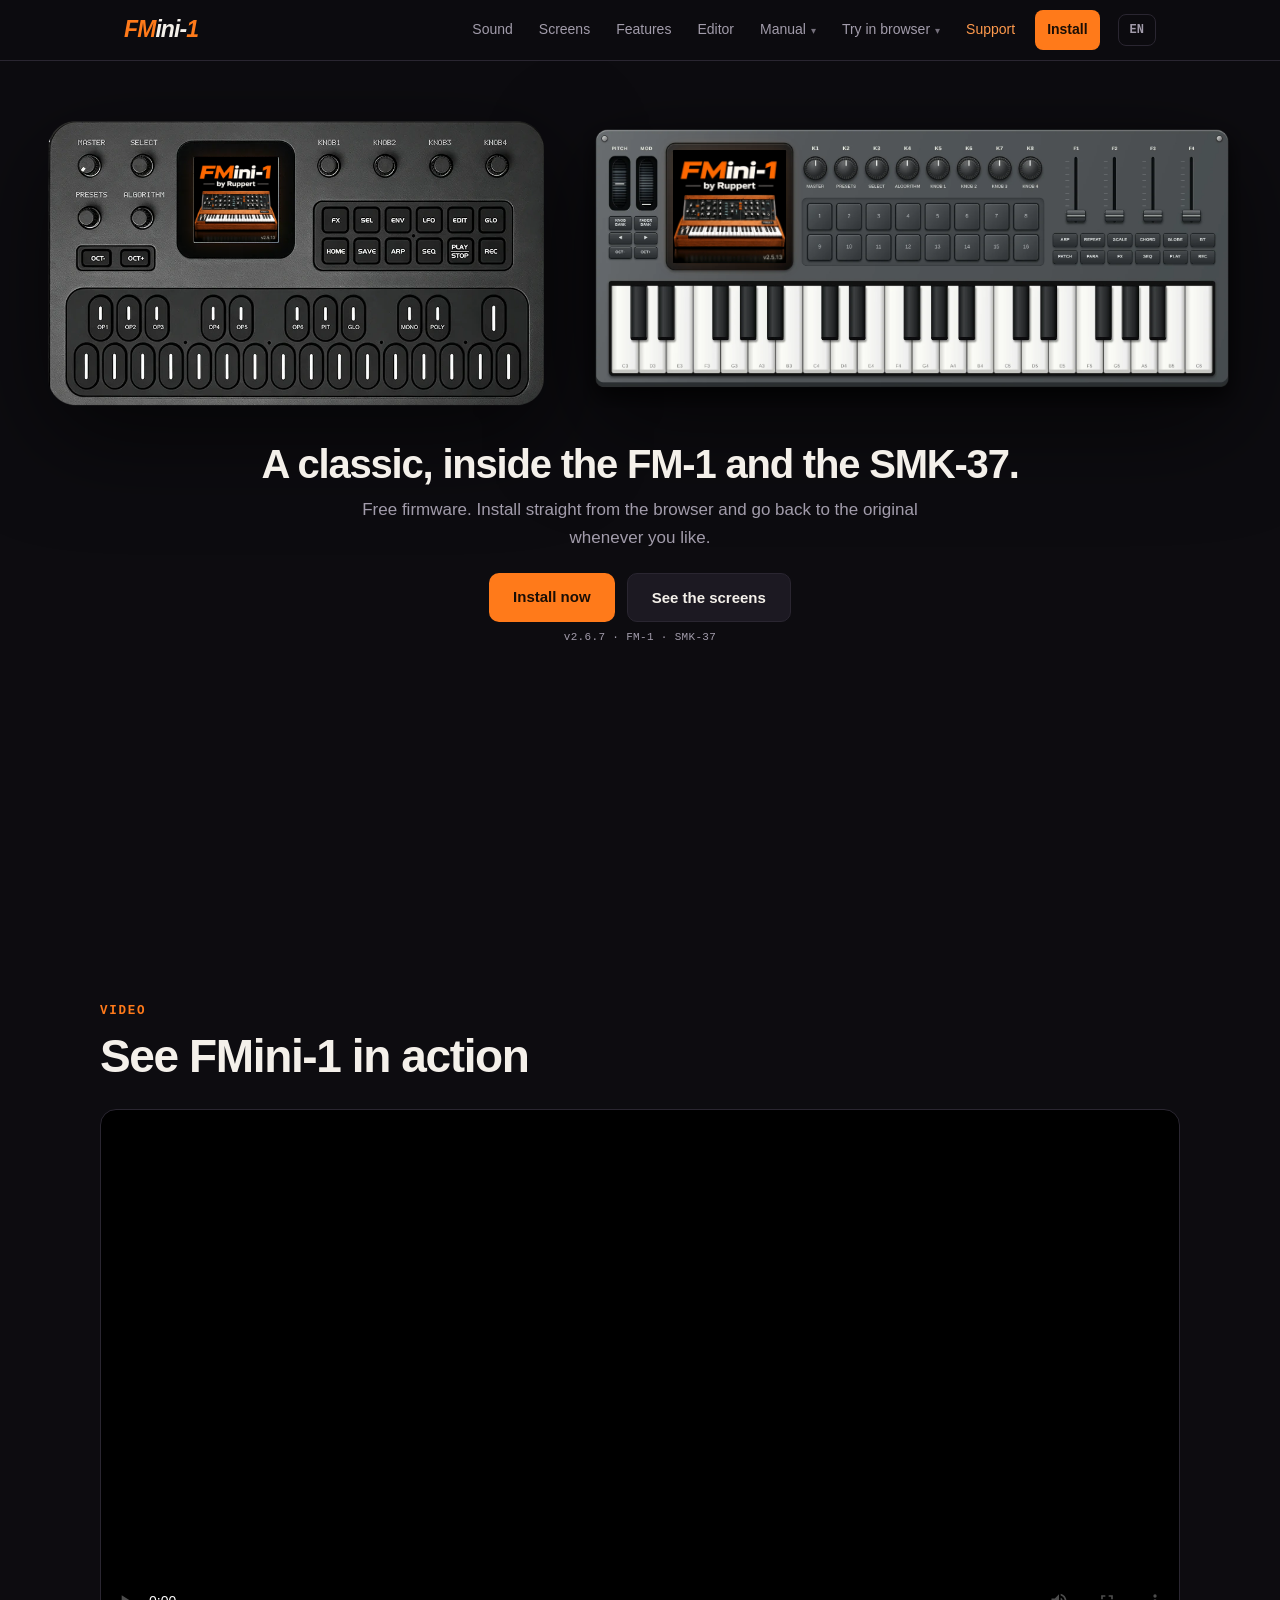
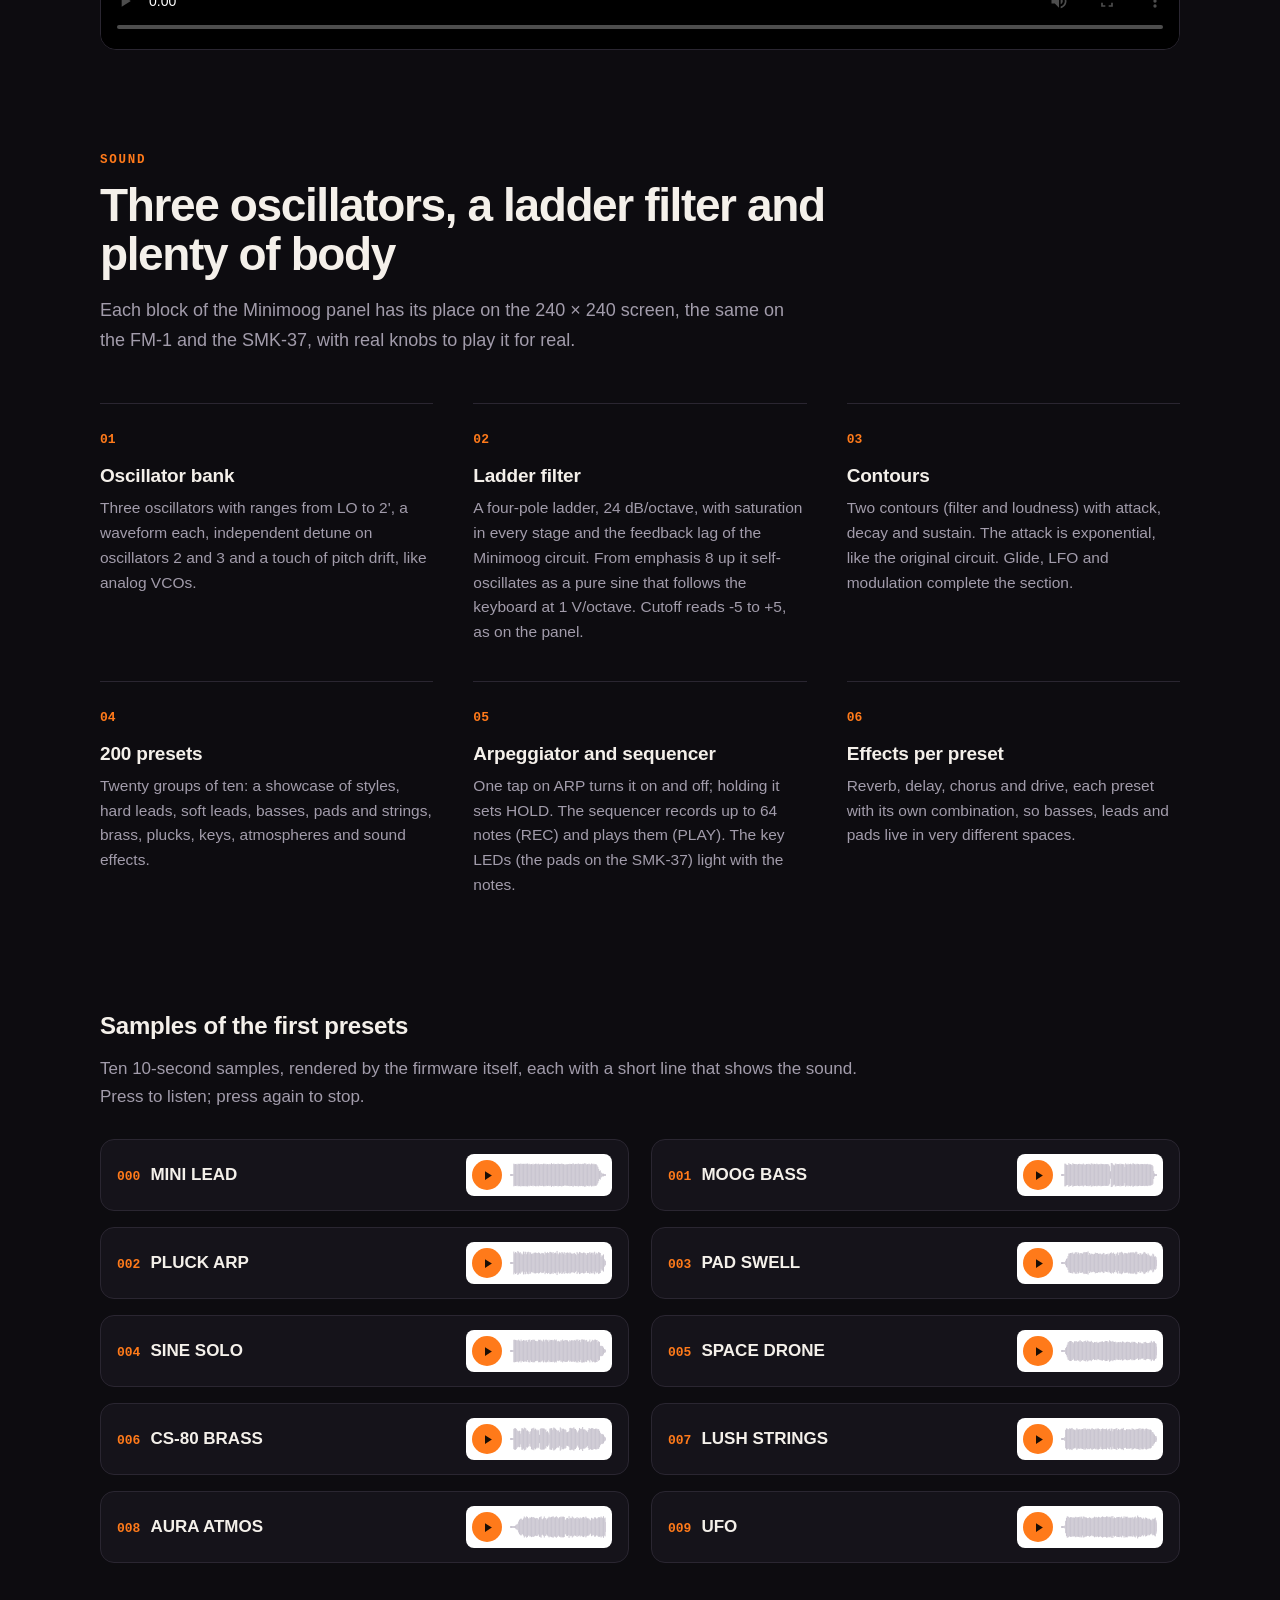
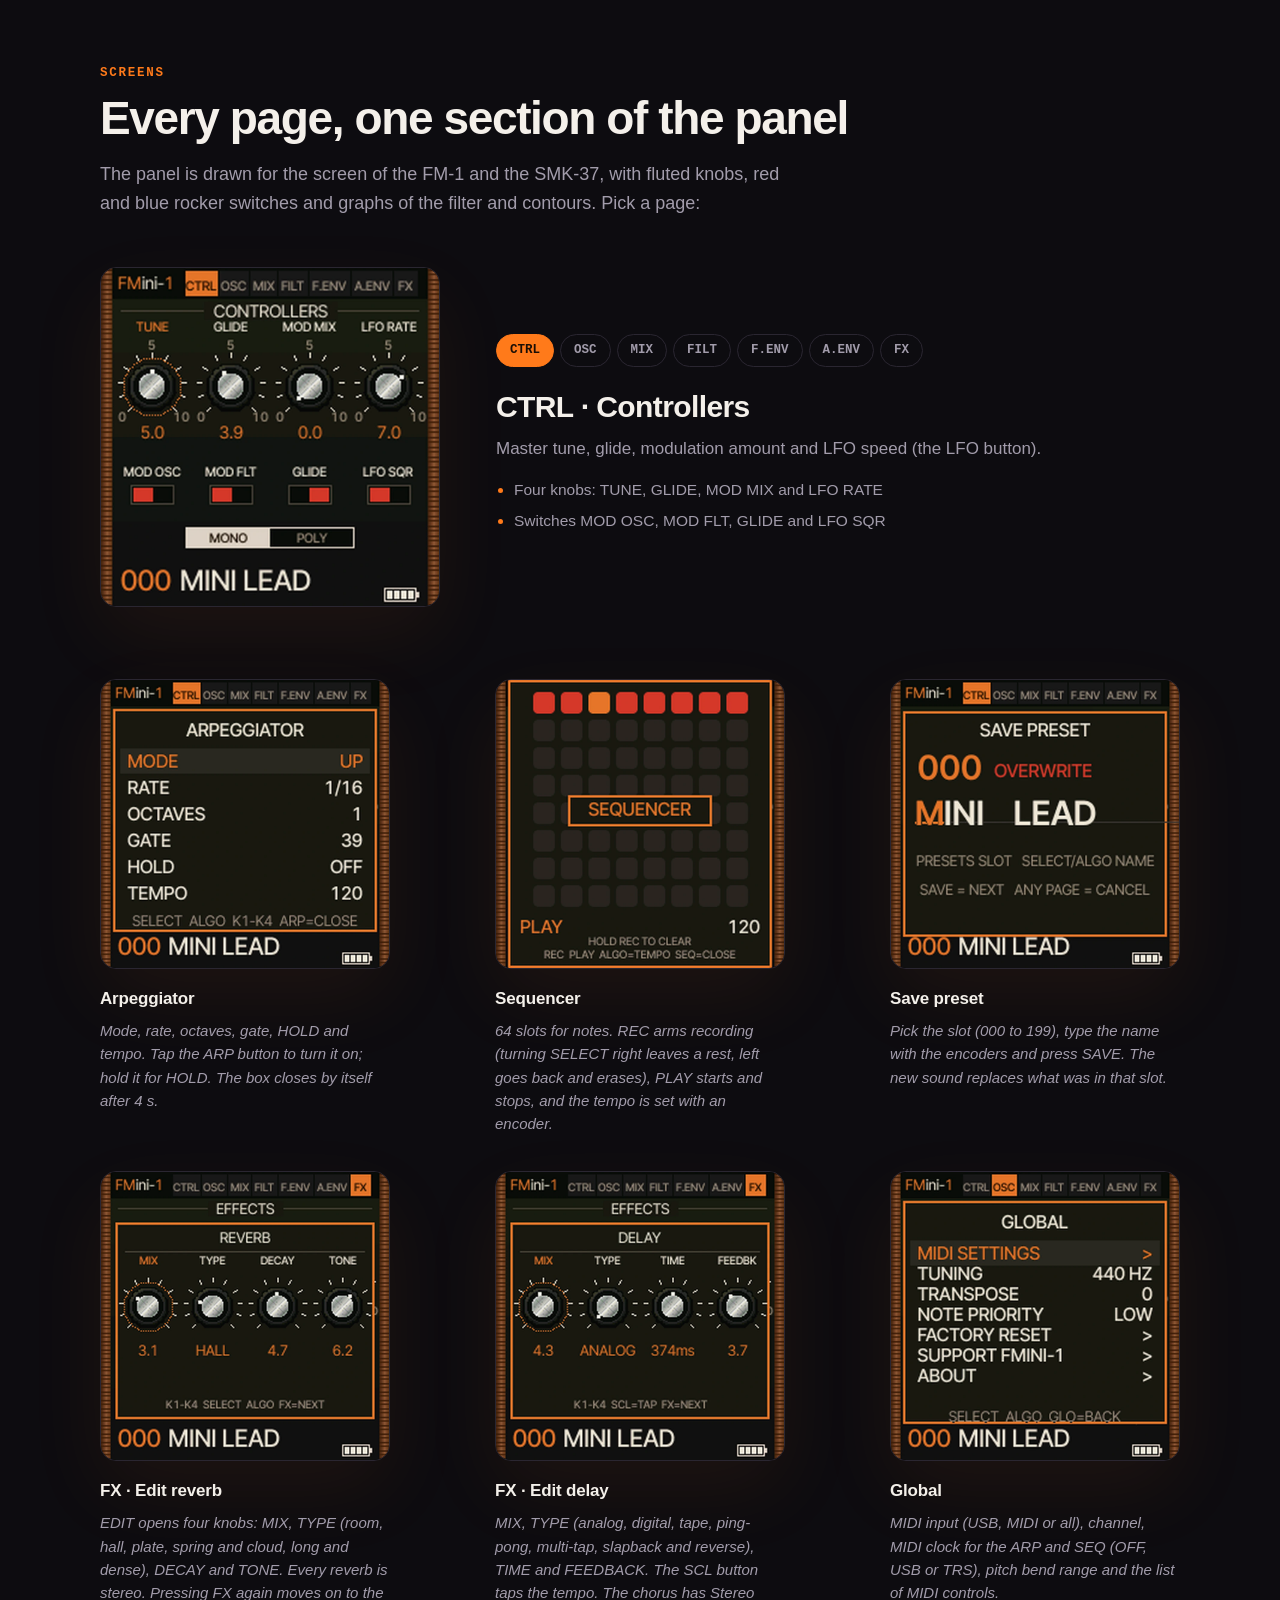
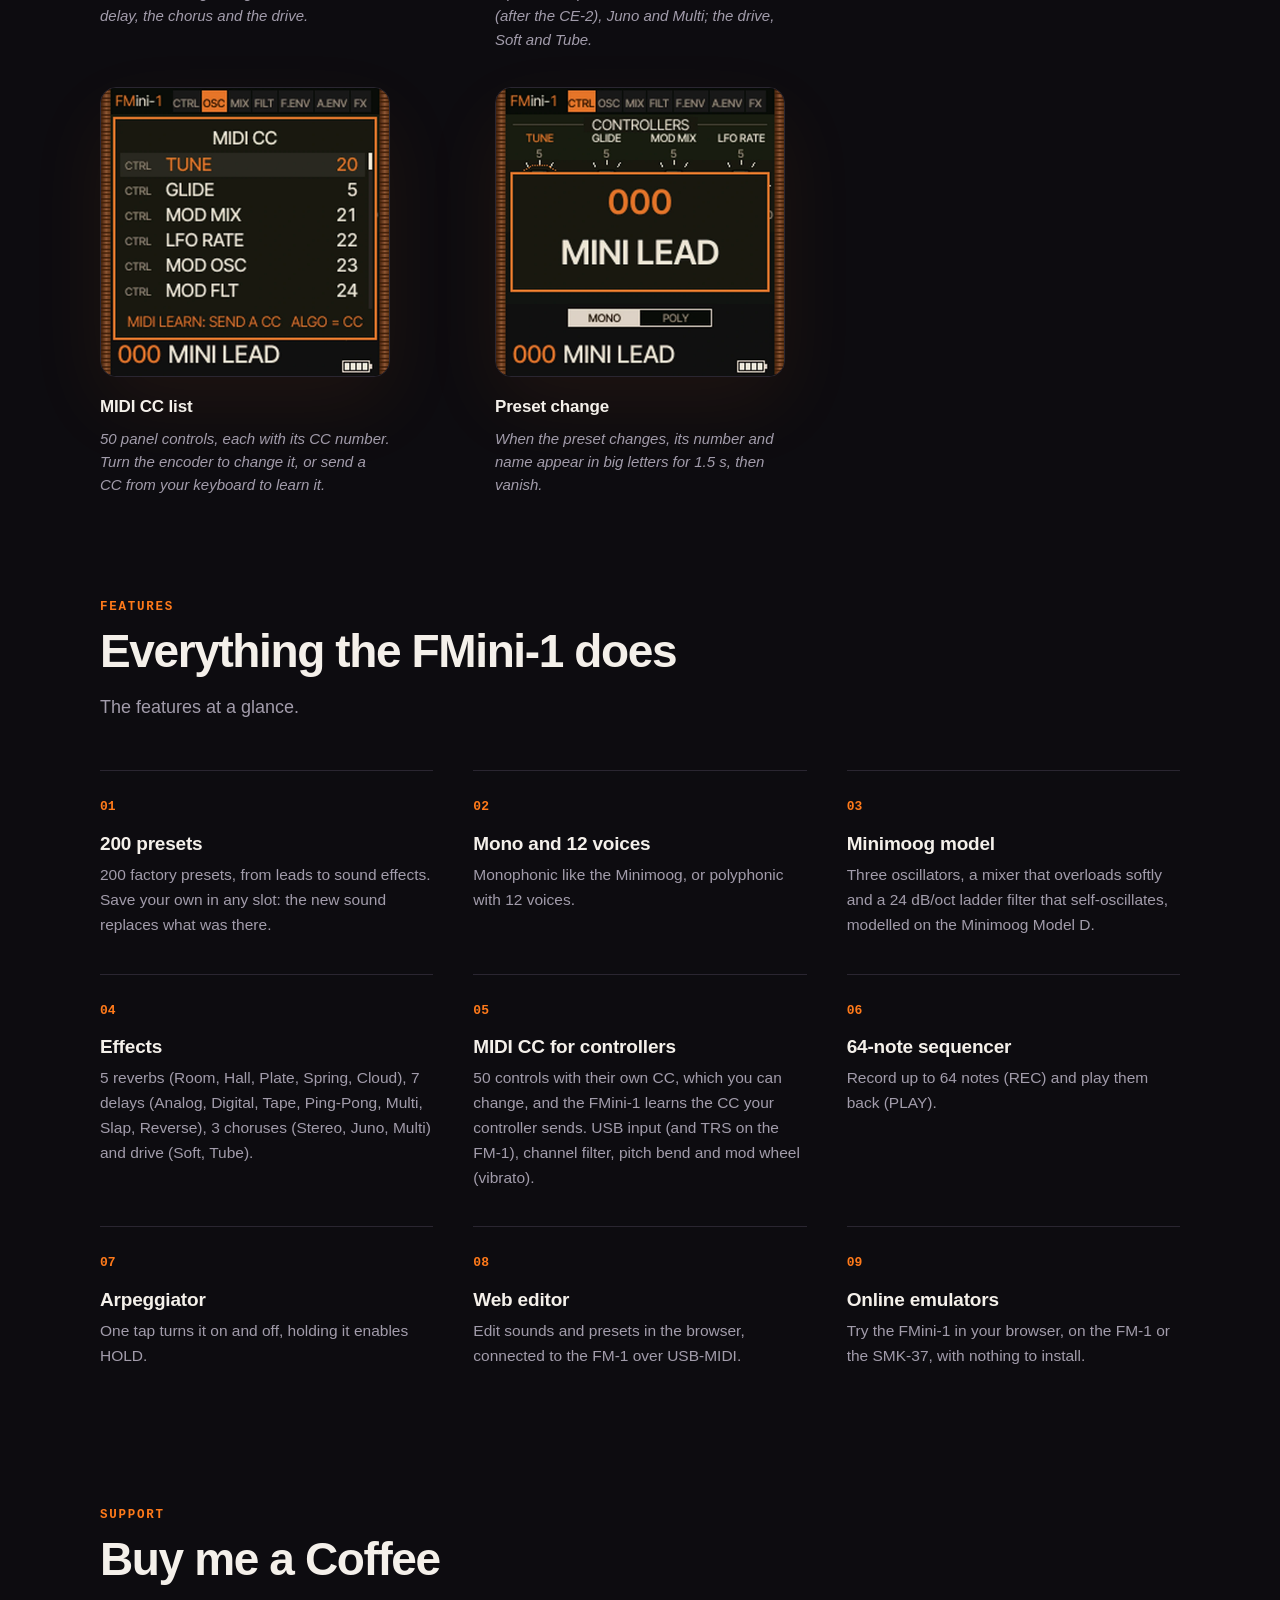
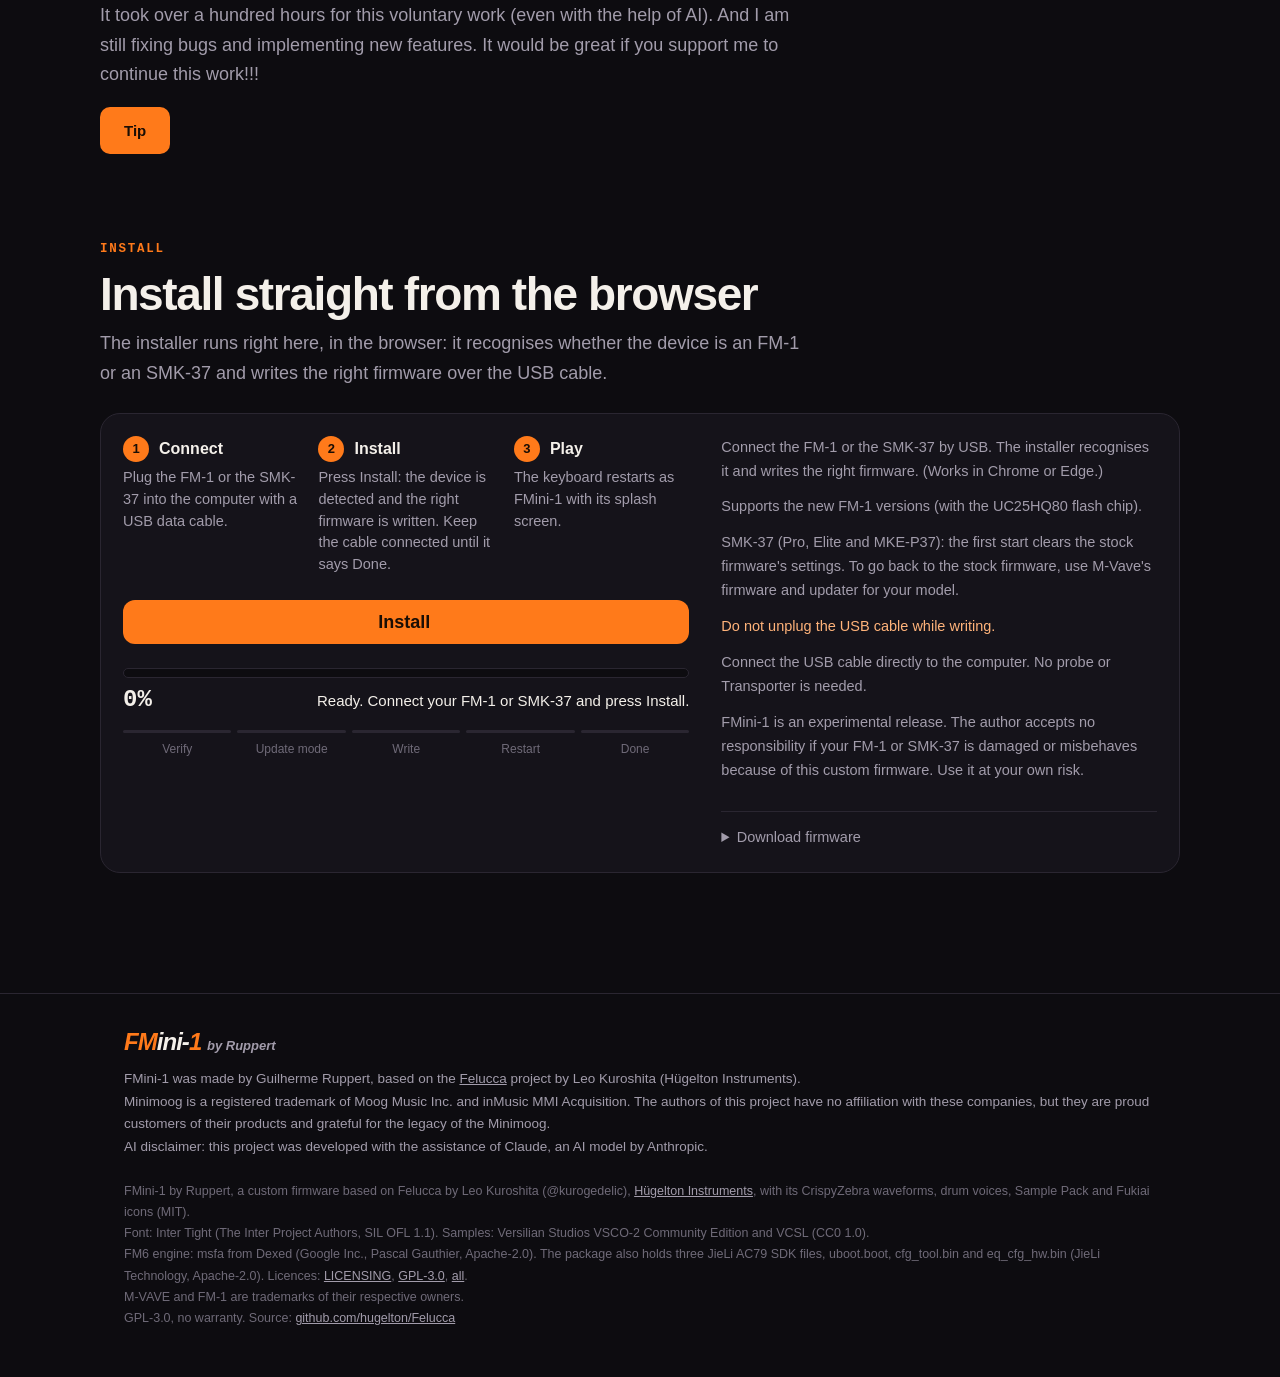
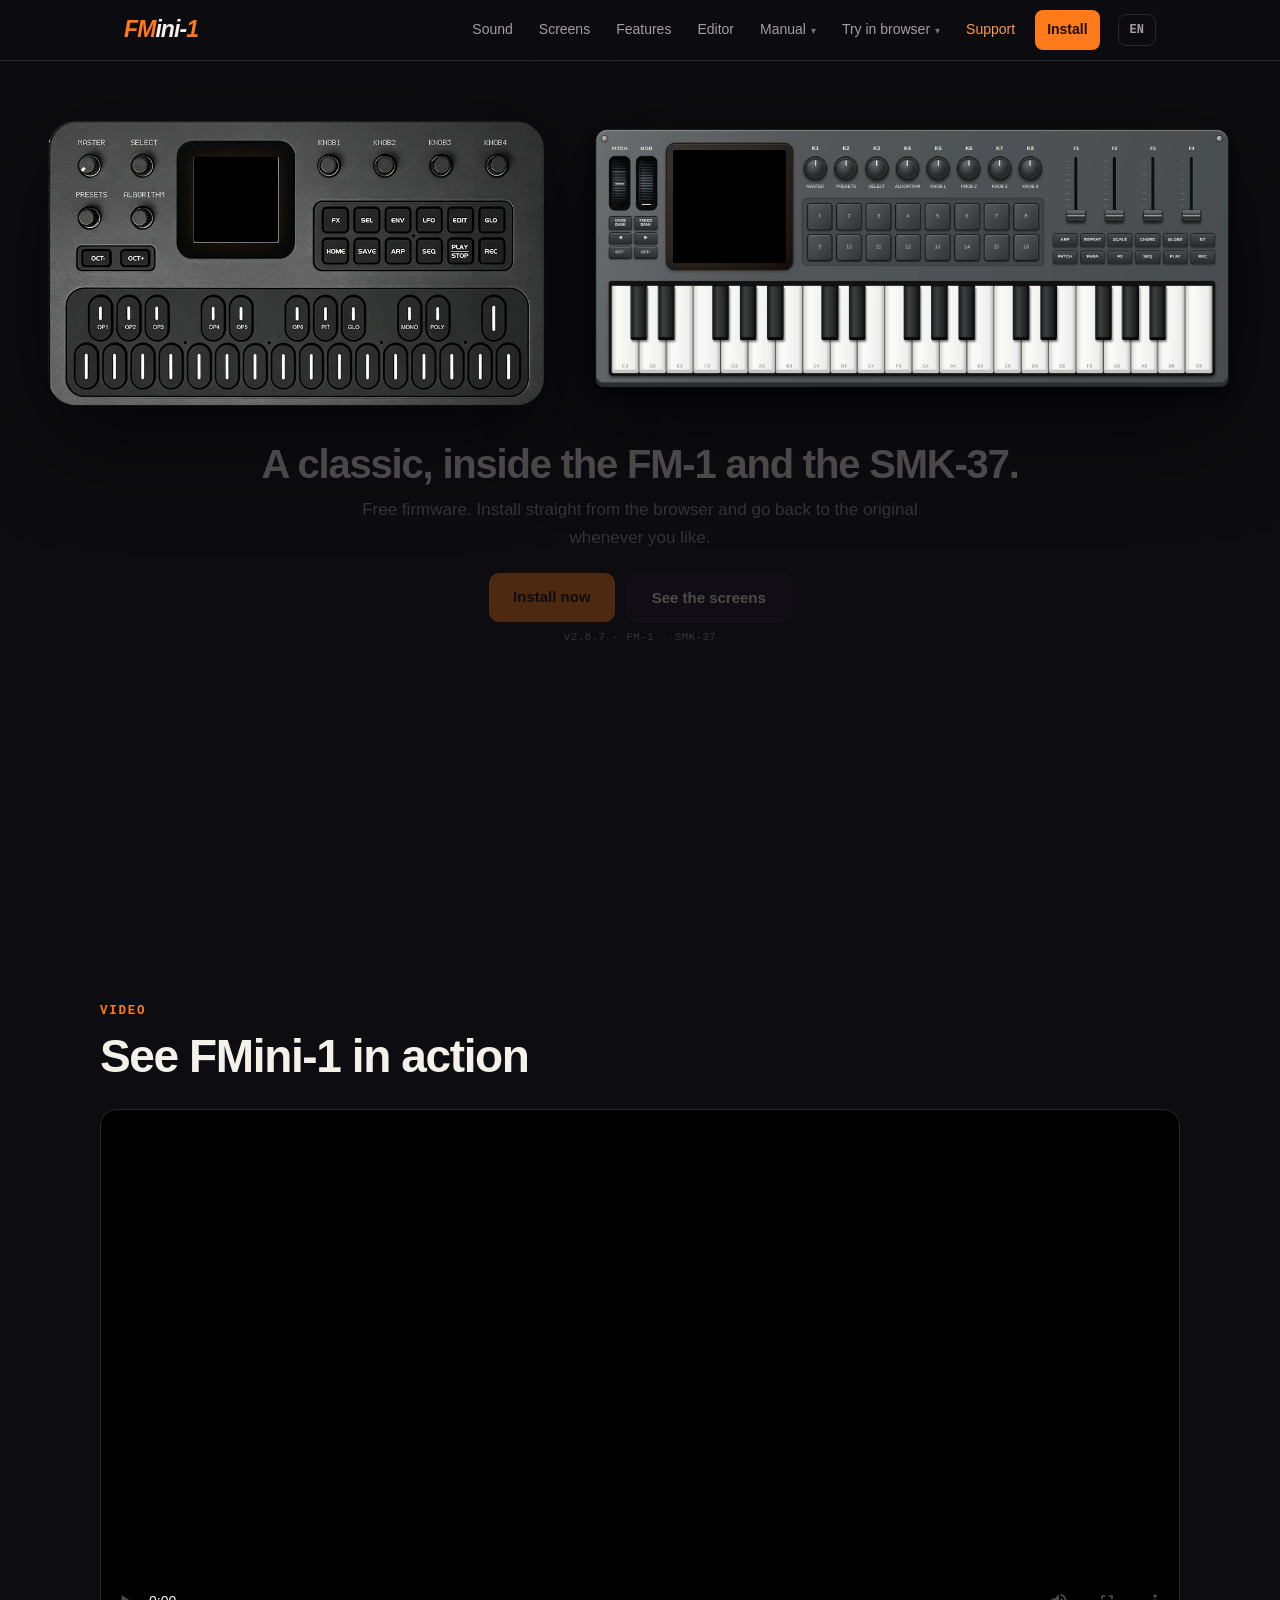
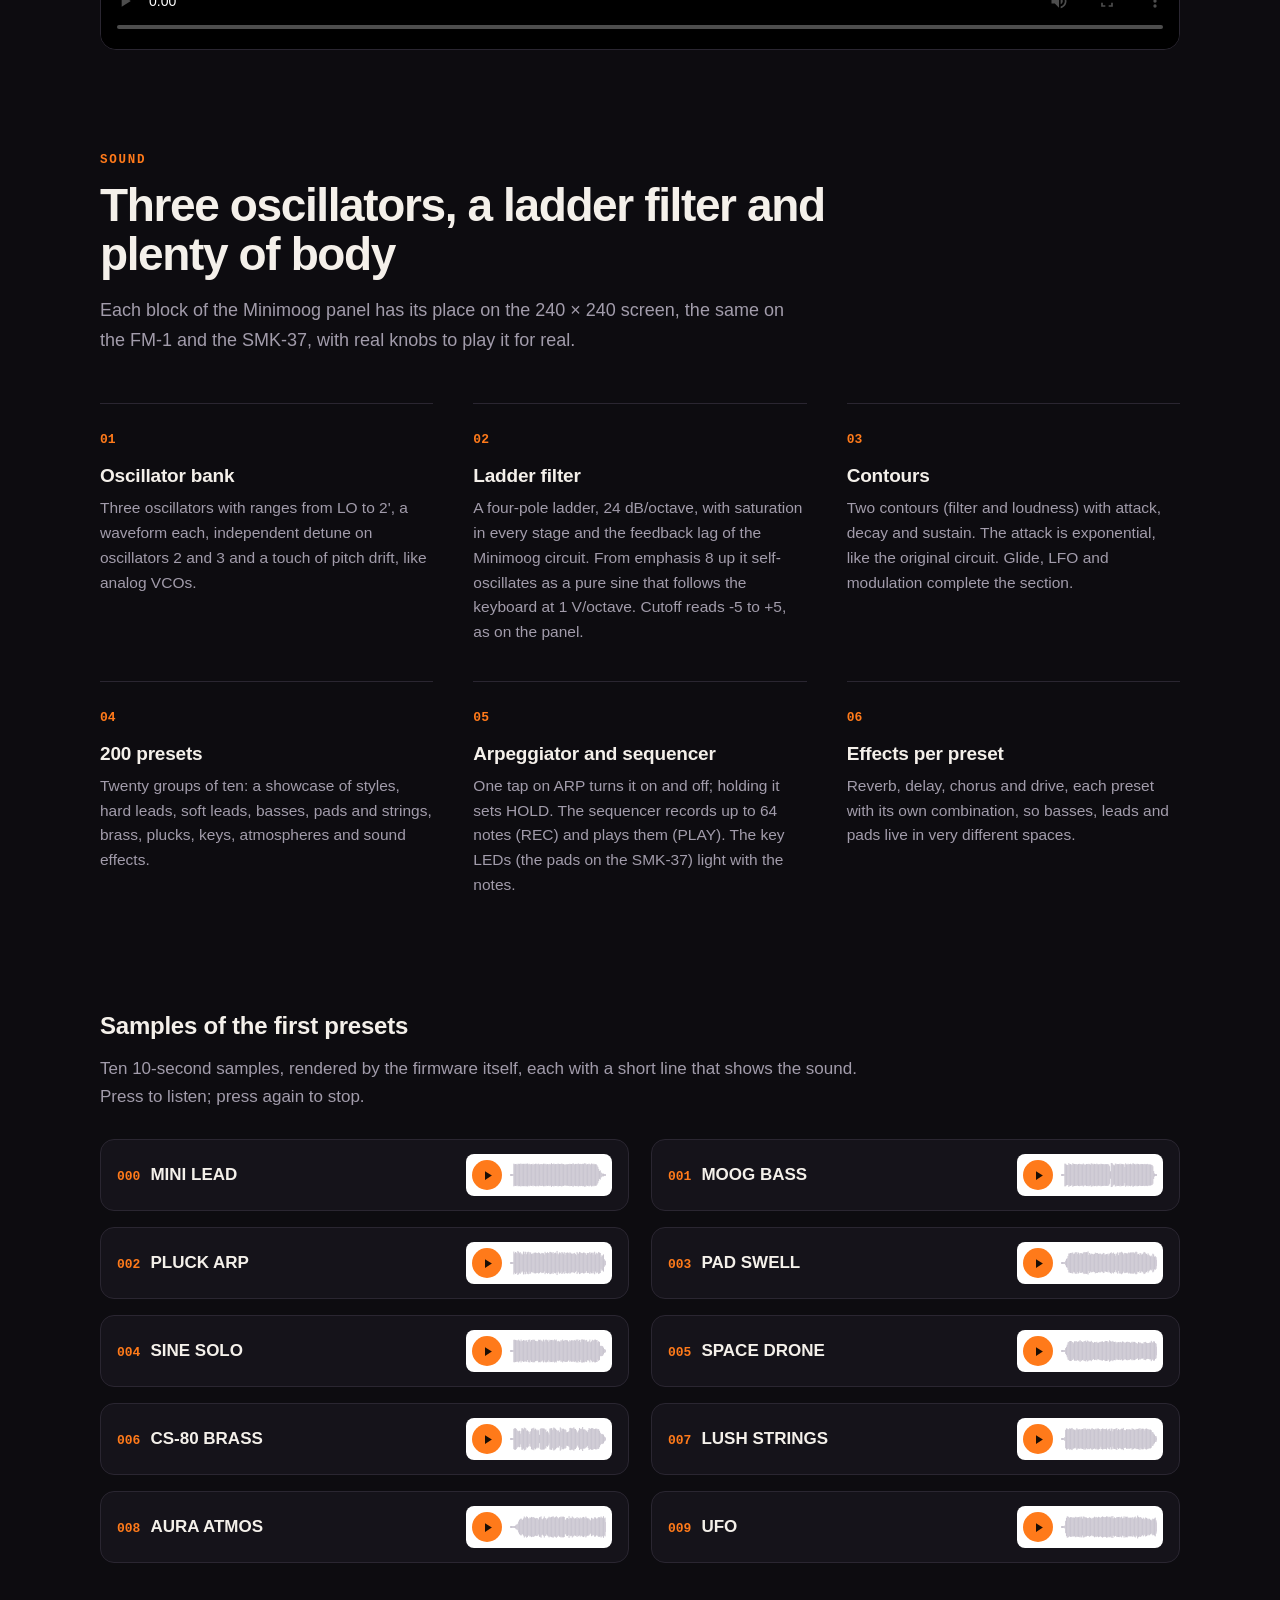
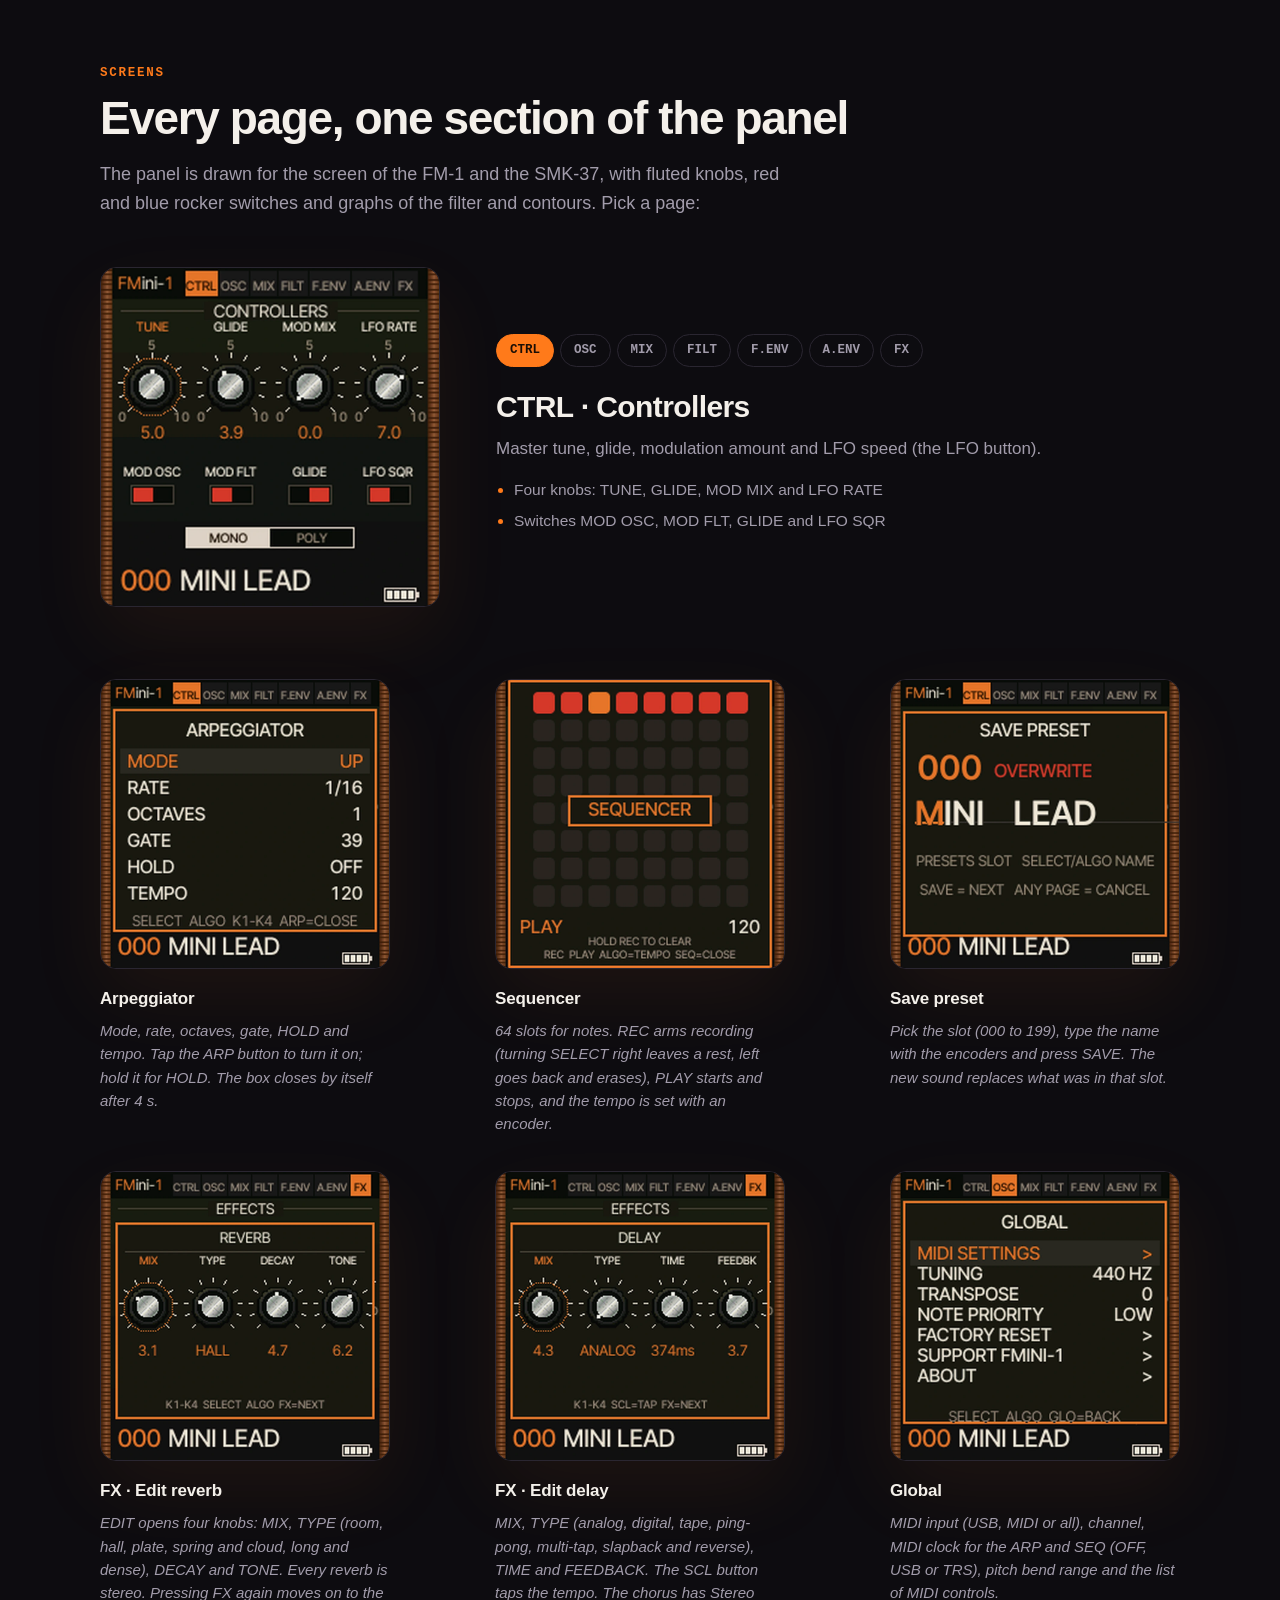
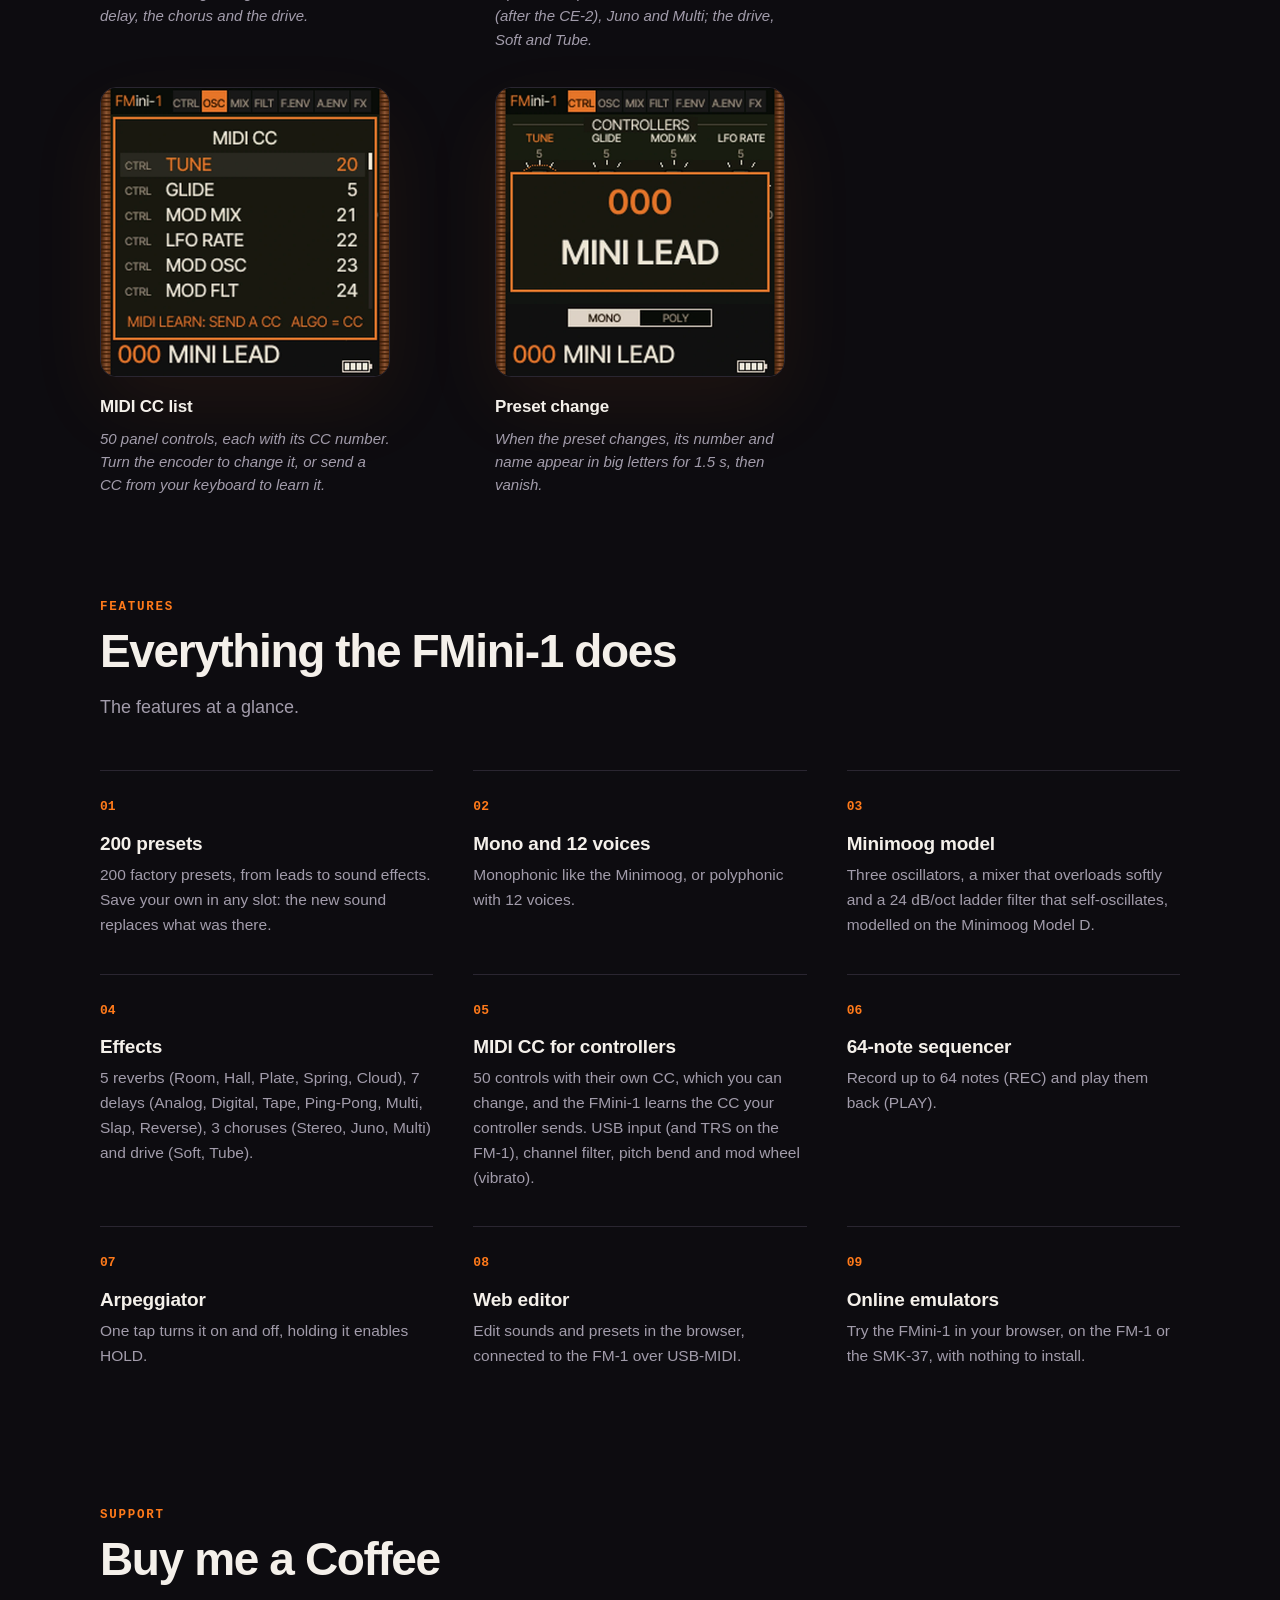
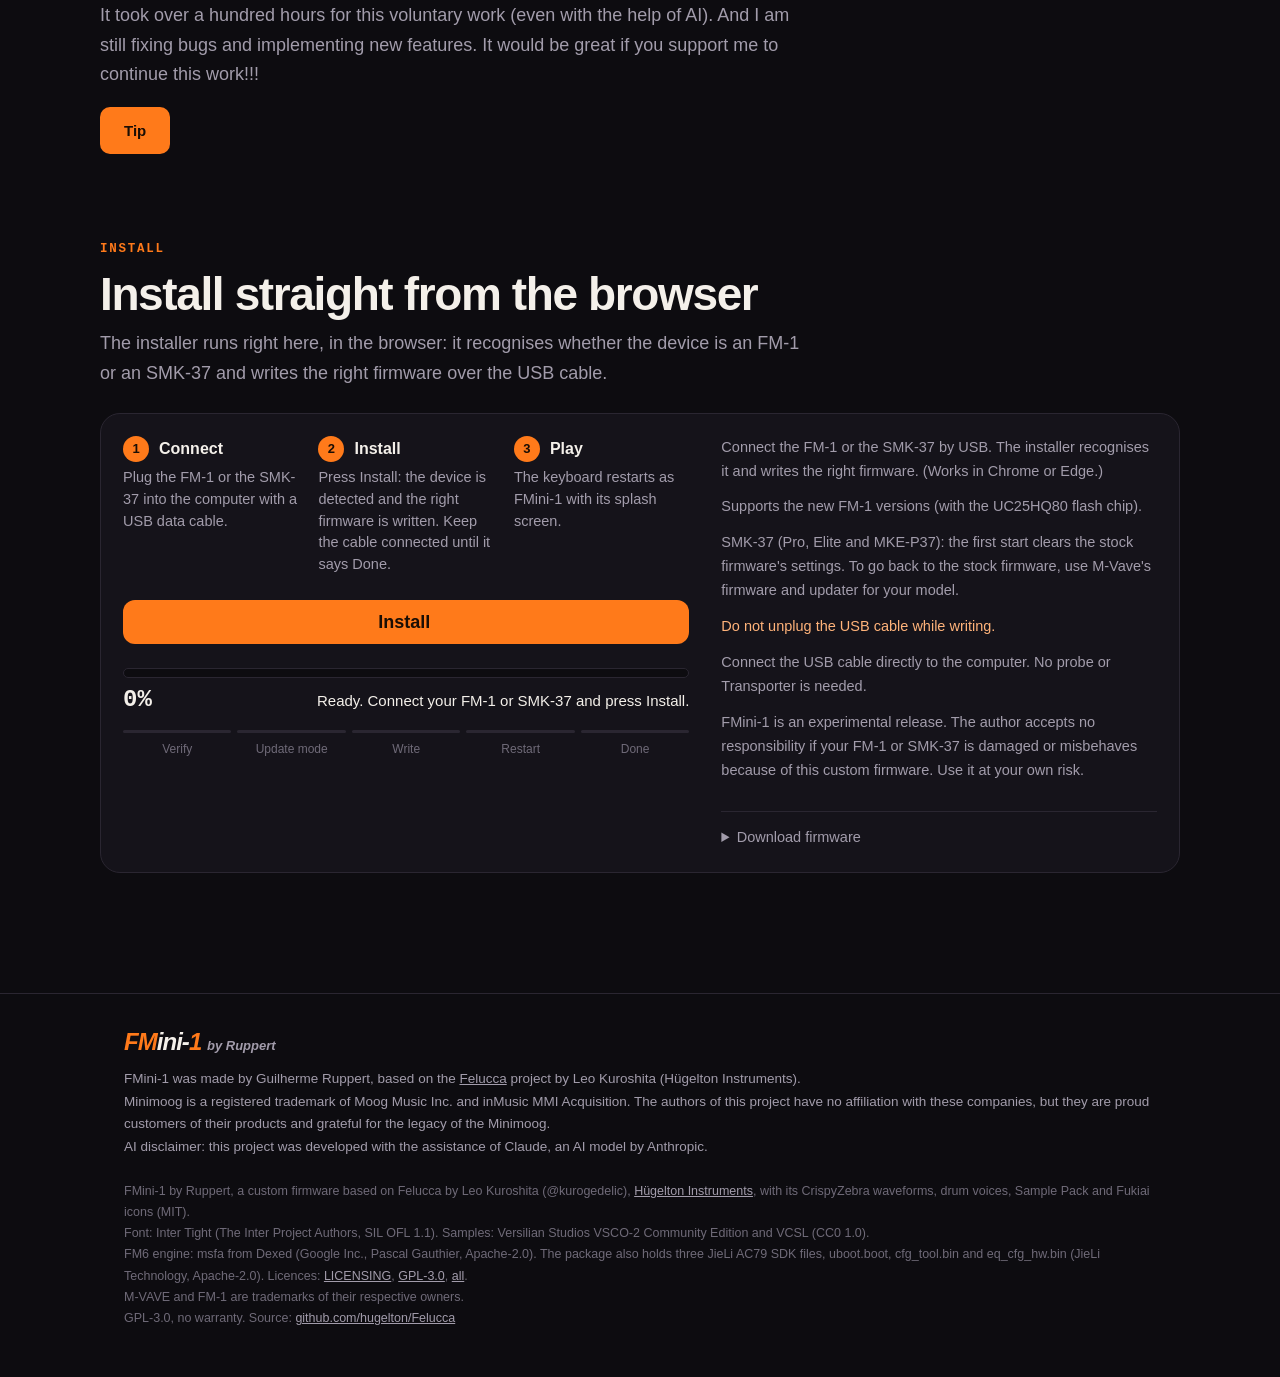
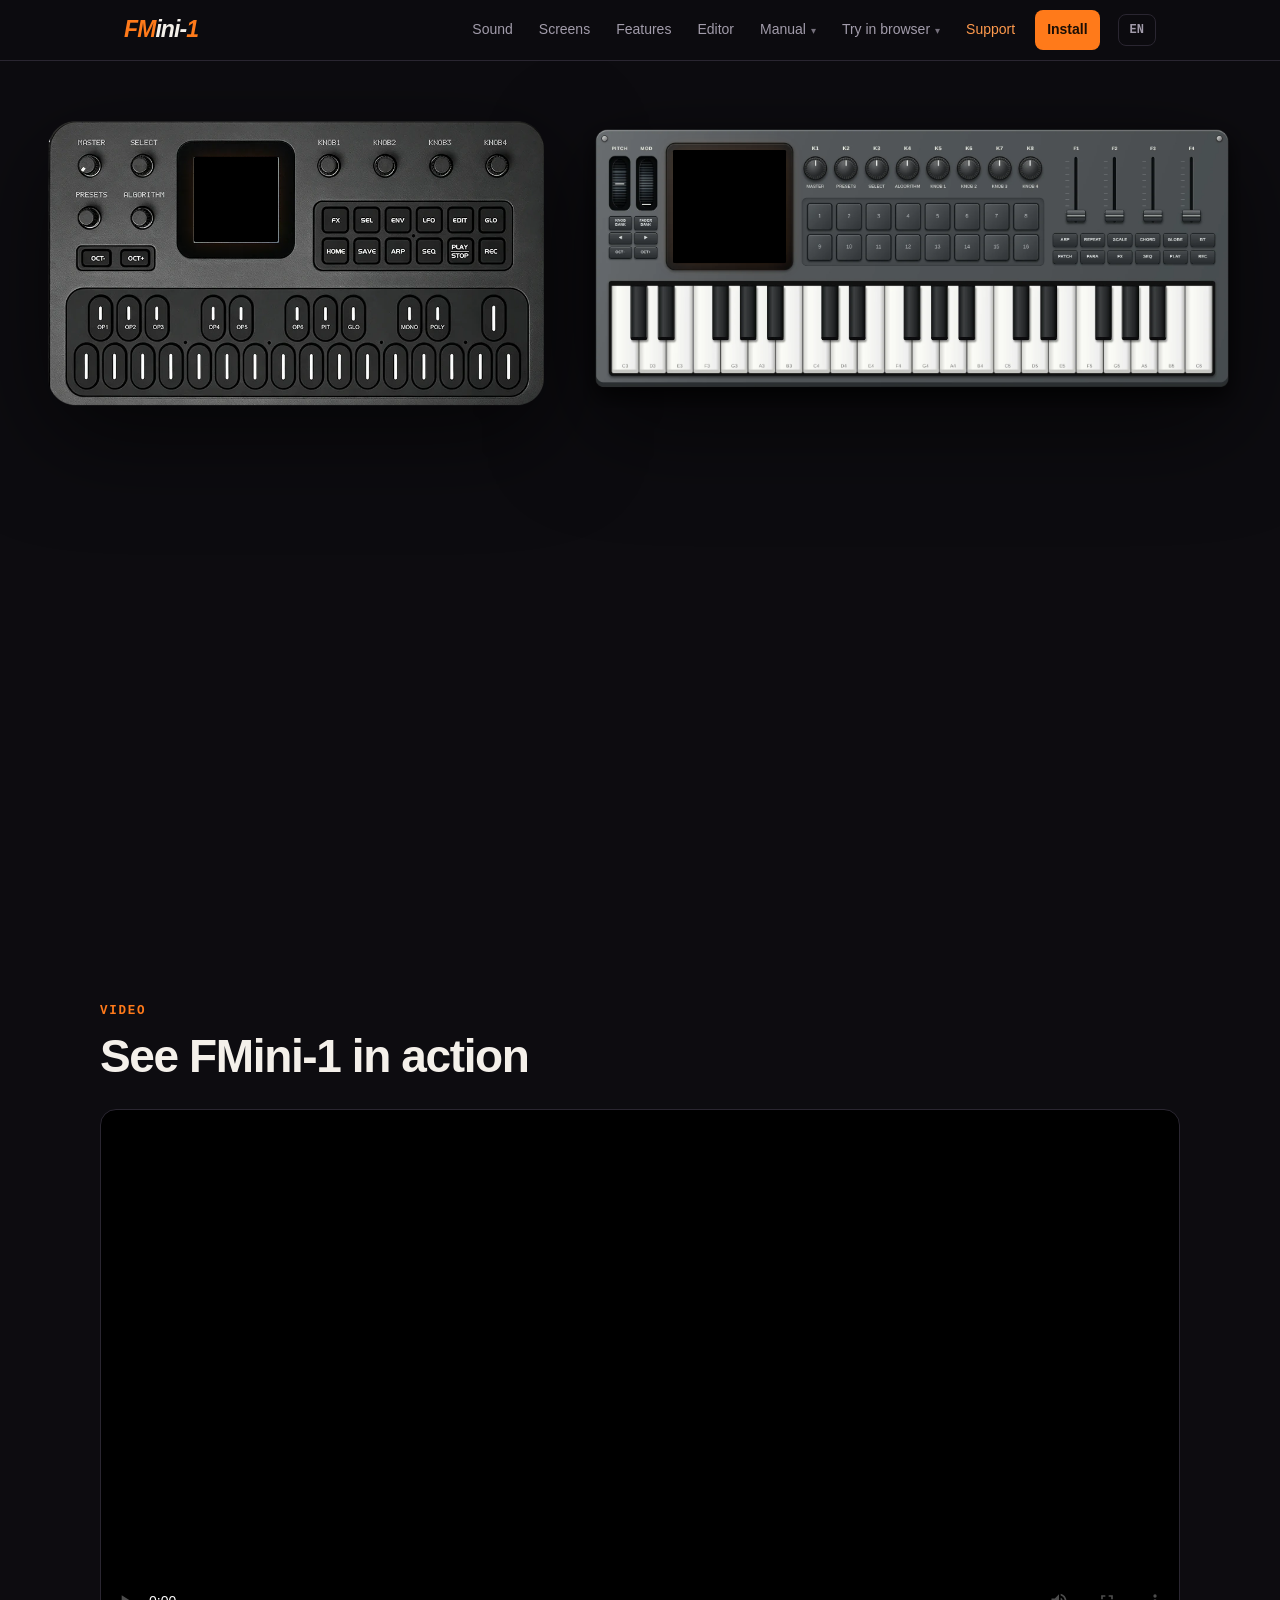
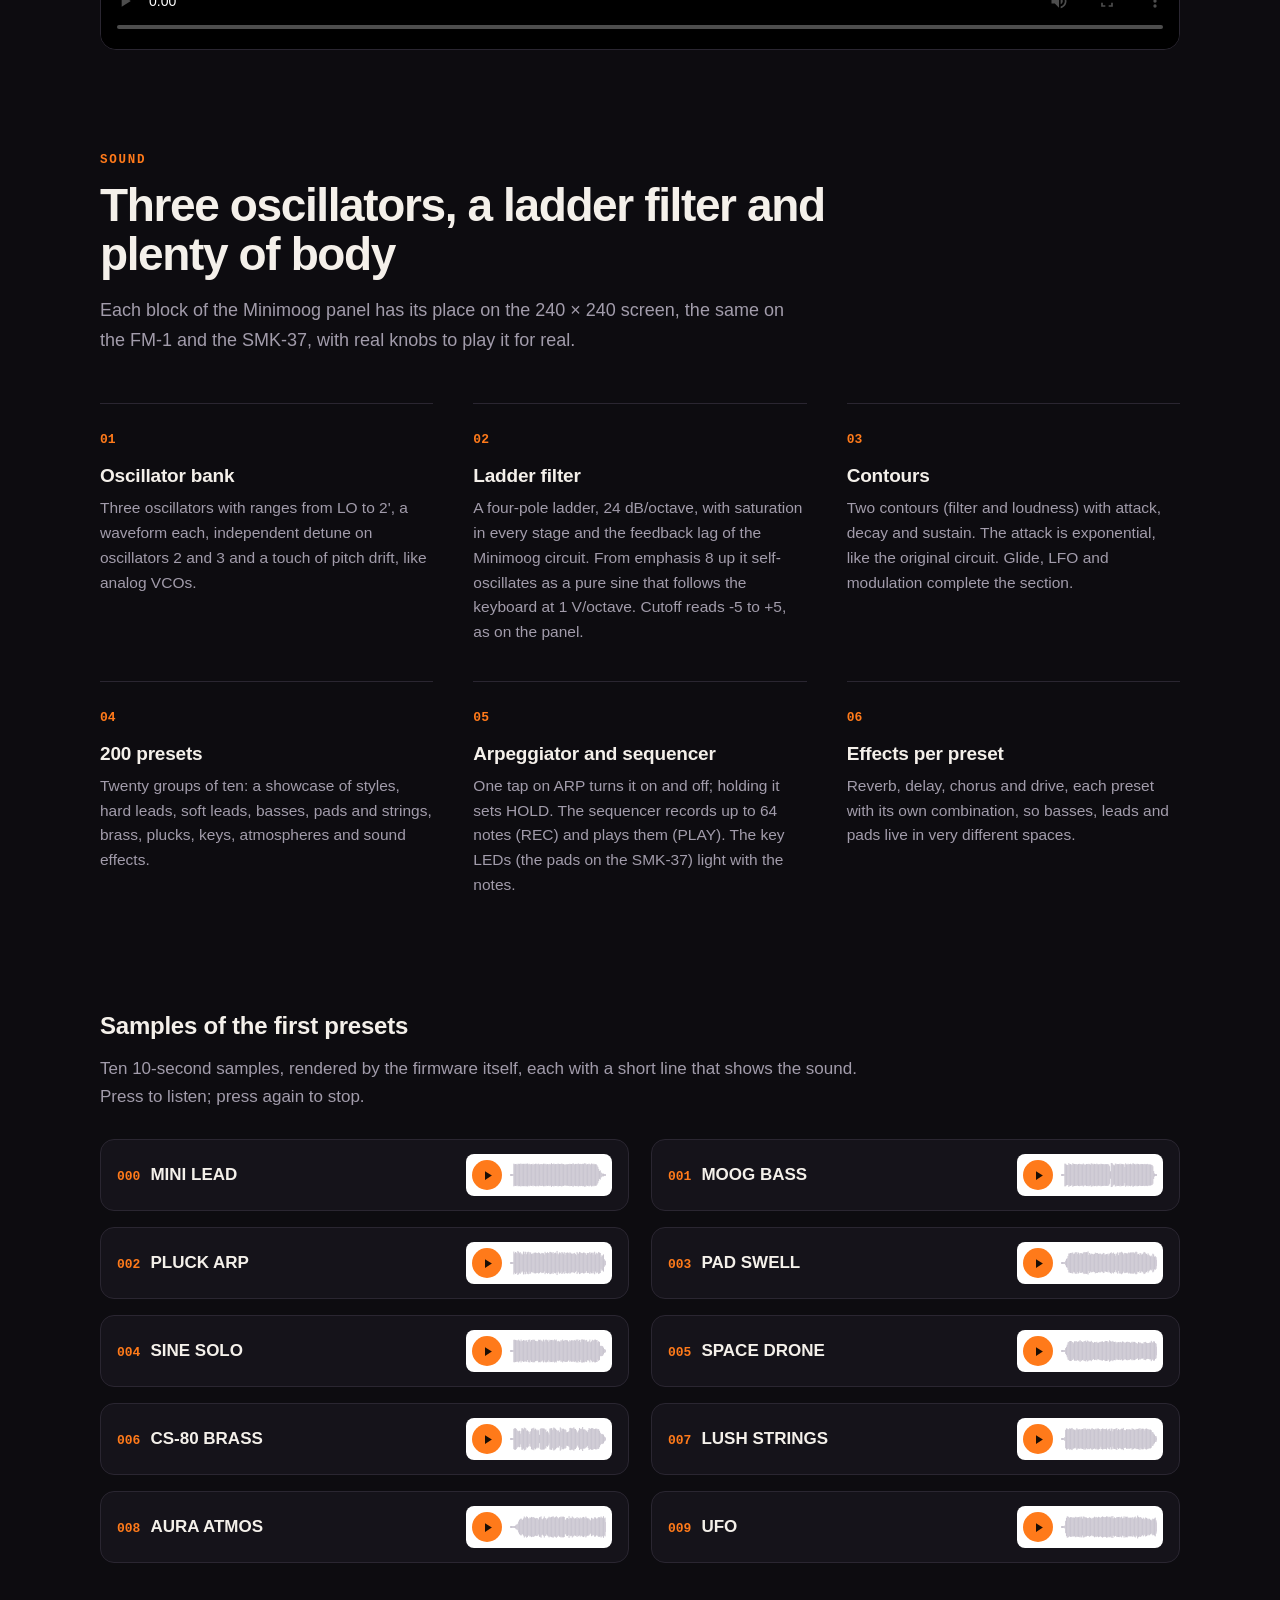
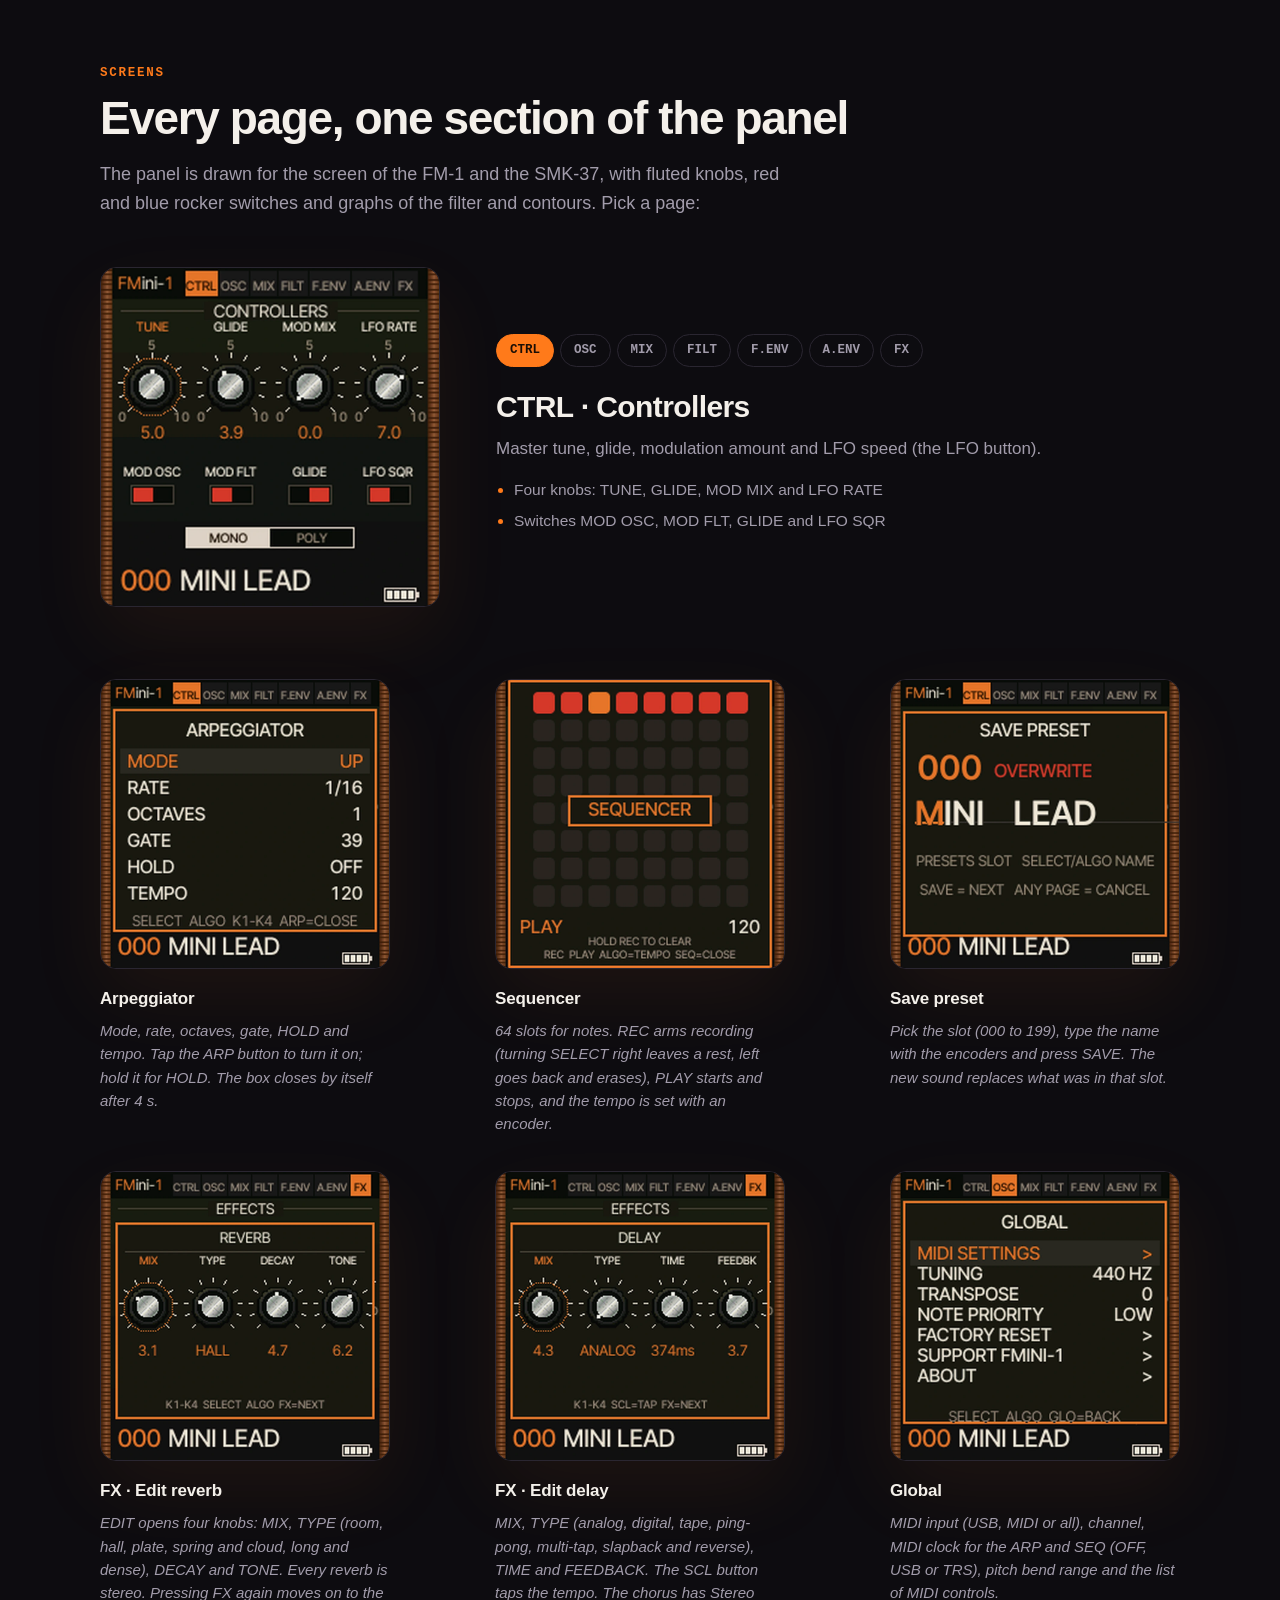
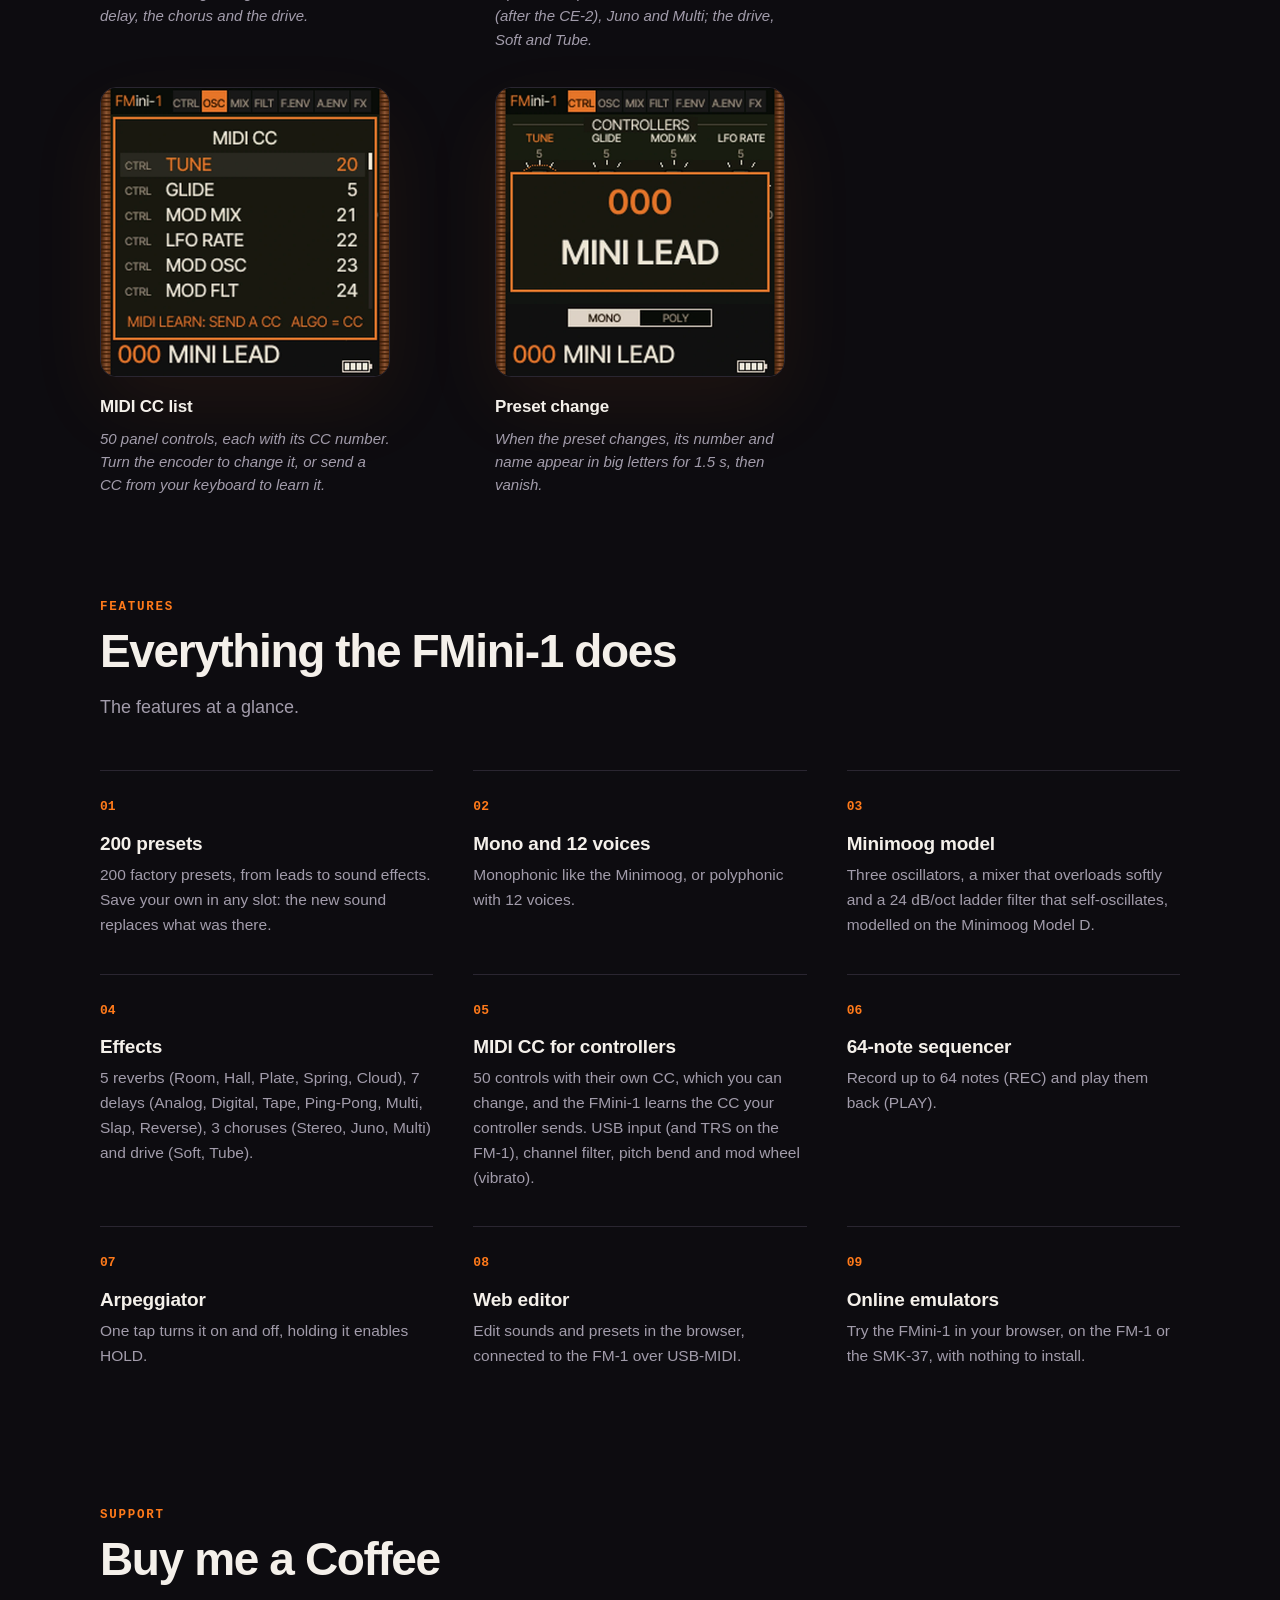
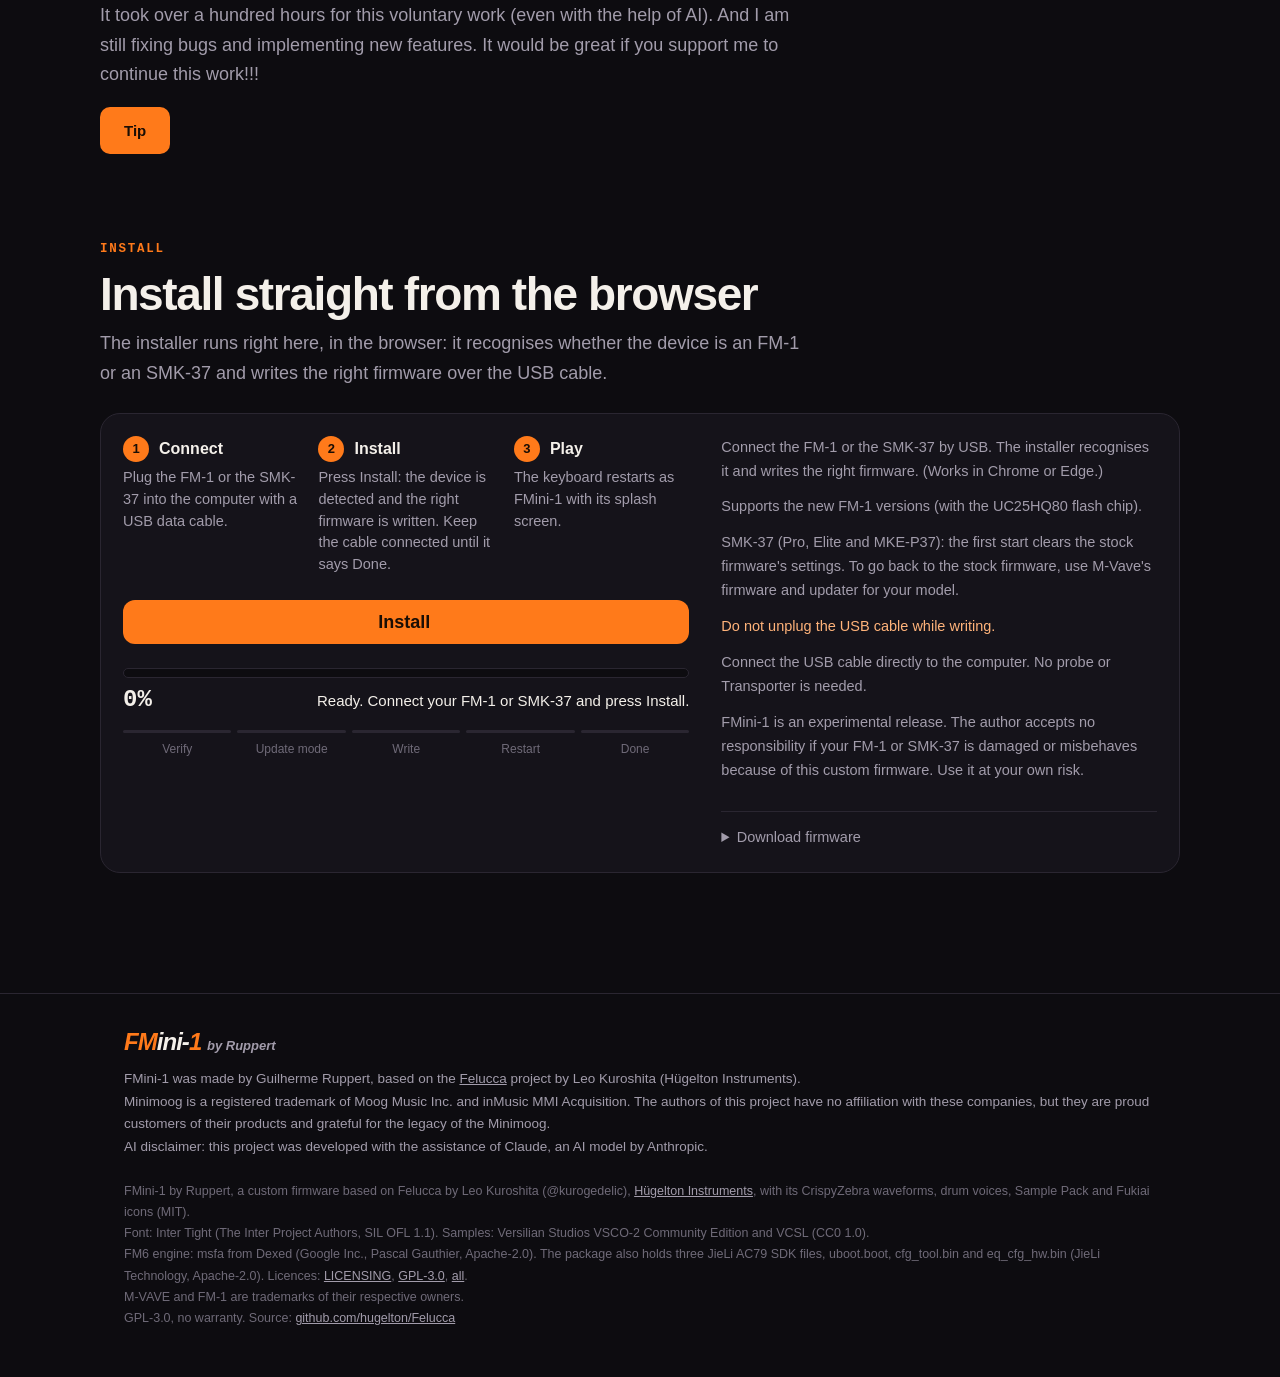
